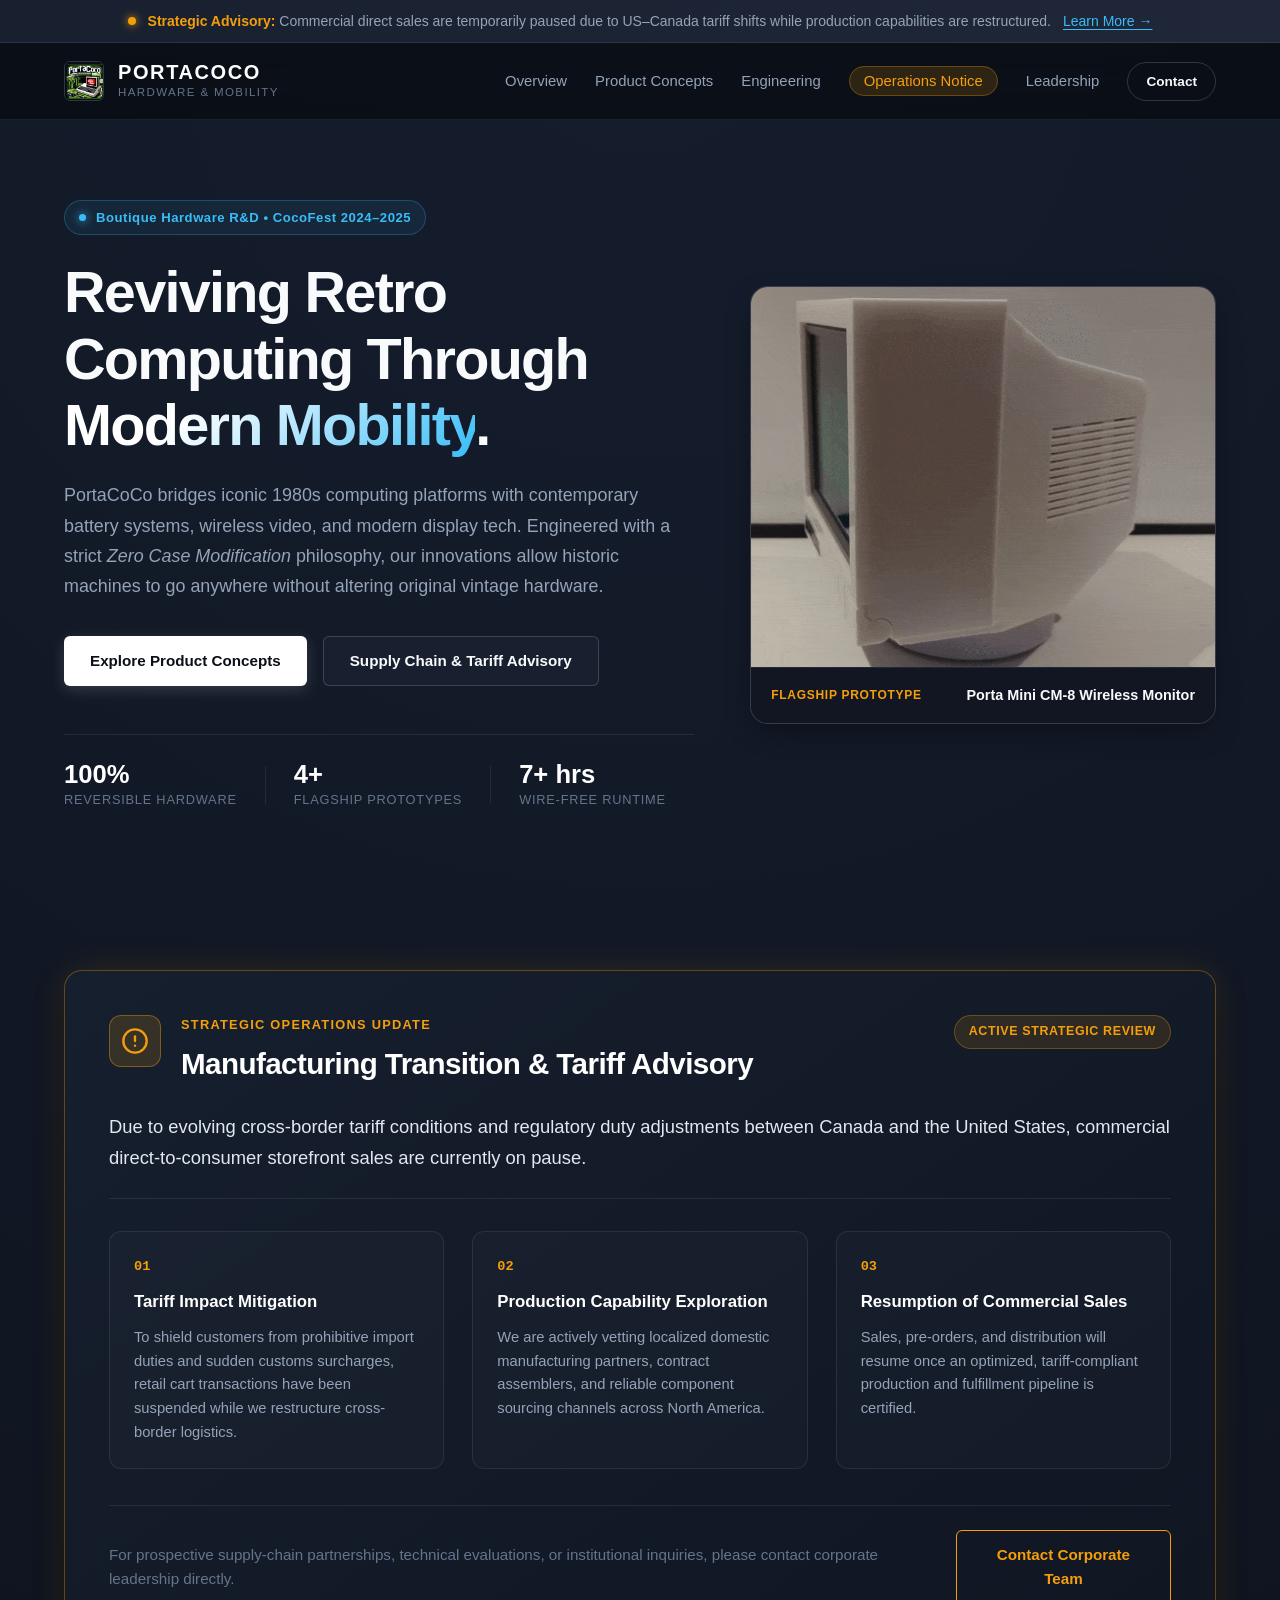
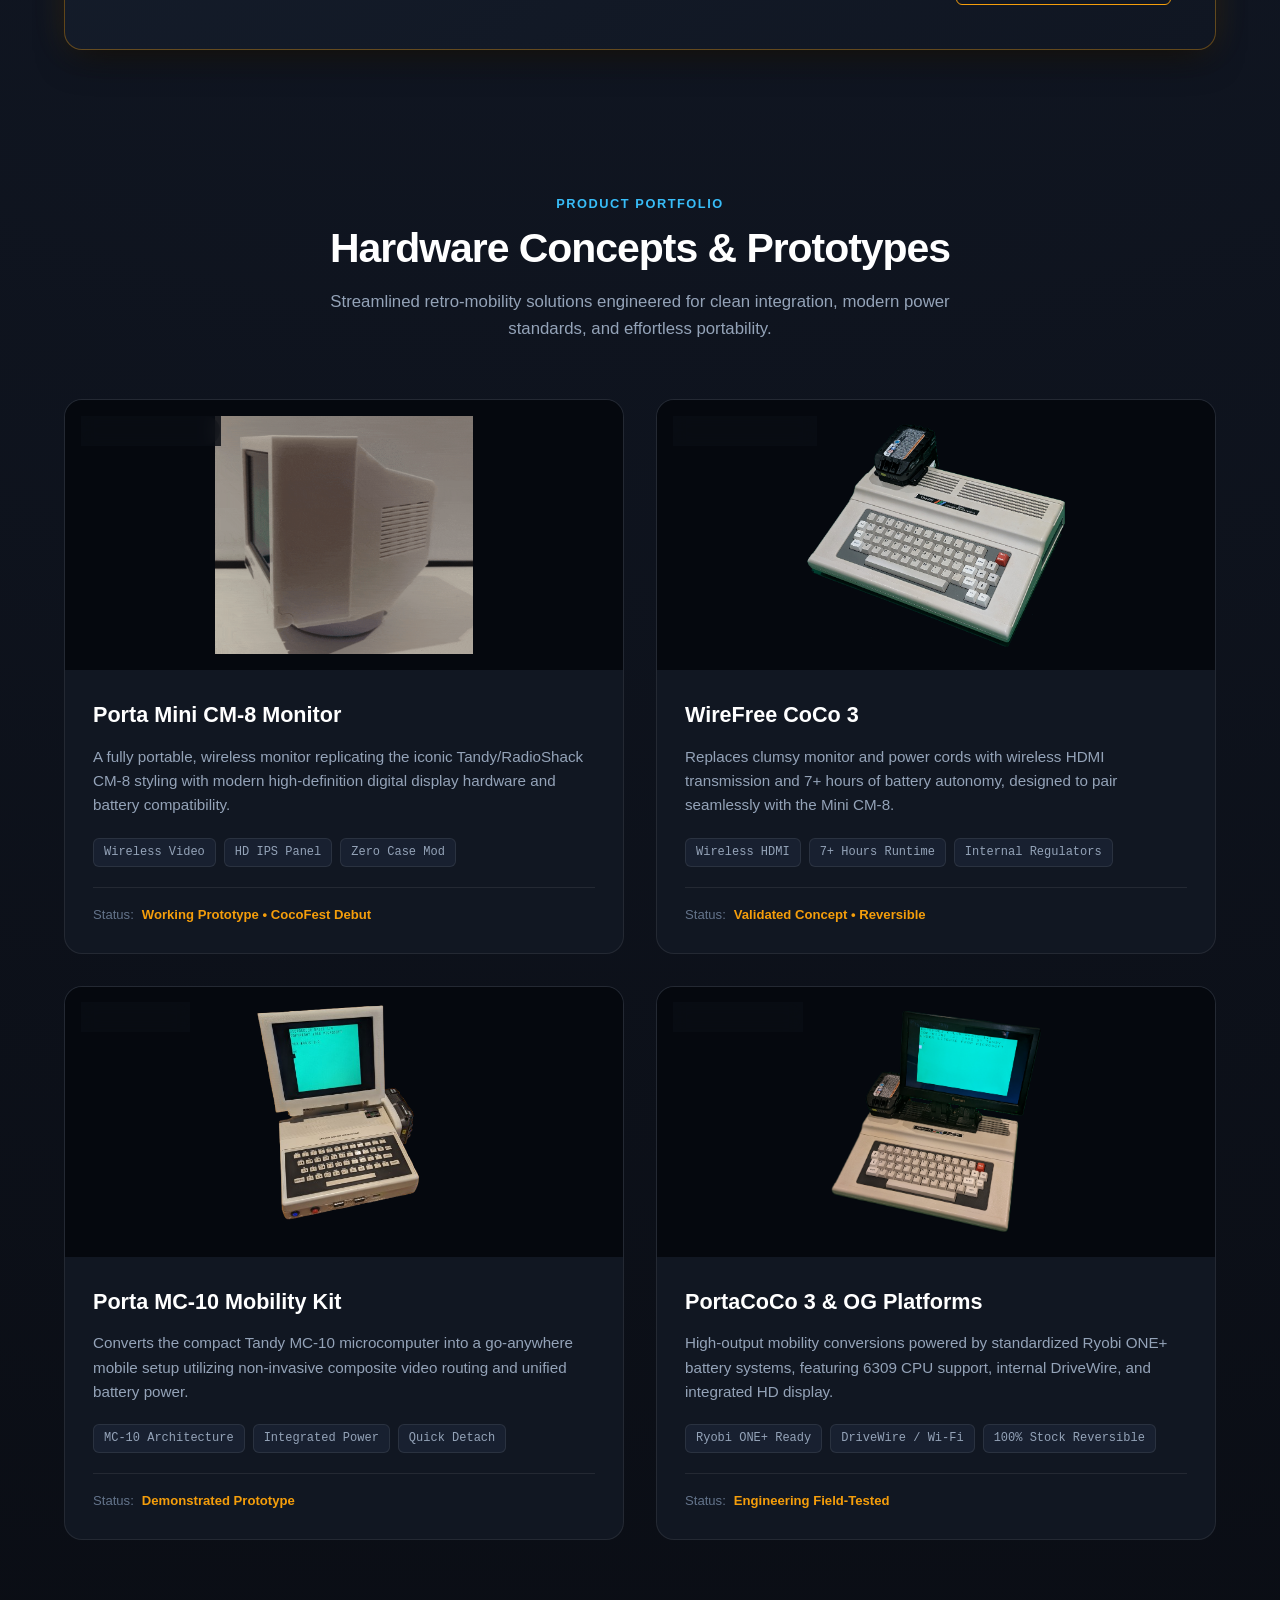
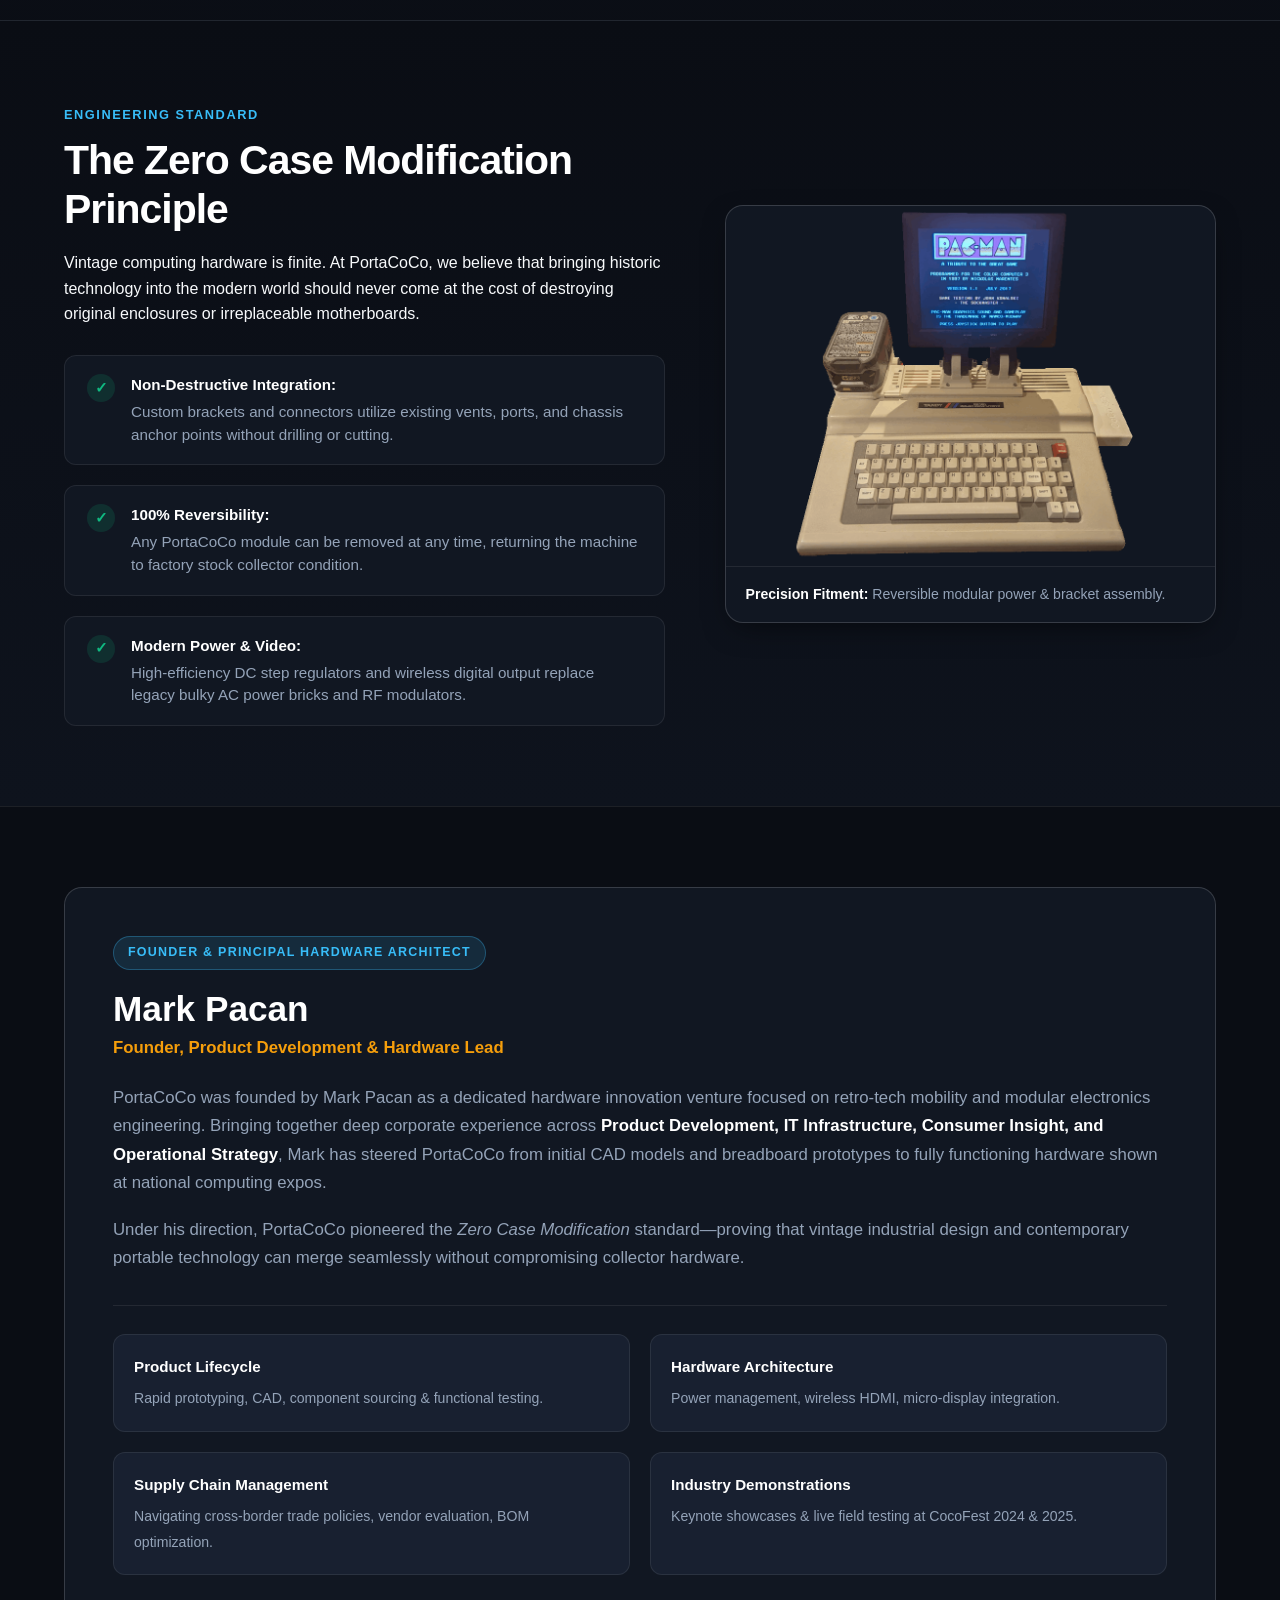
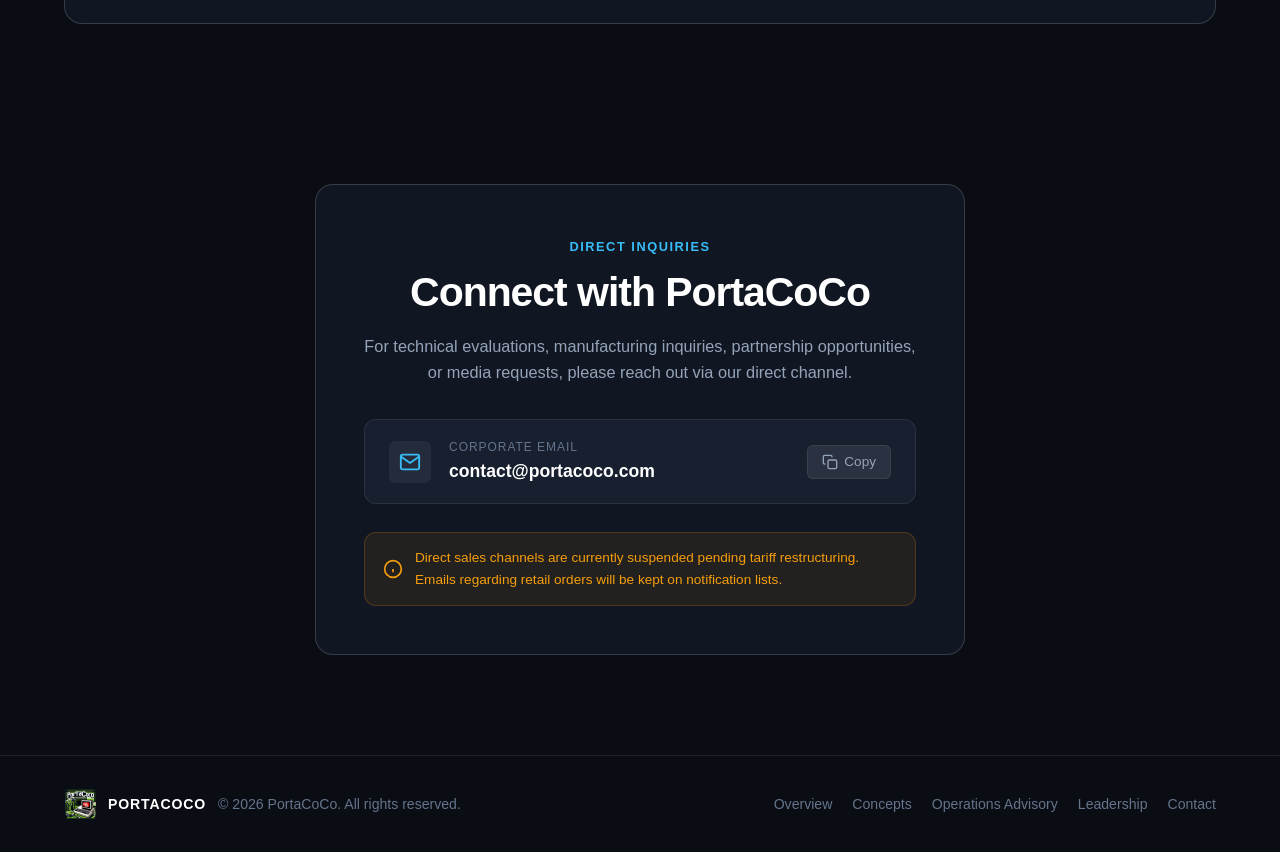
==== index.html @ dca1594b "Launch new streamlined corporate website for PortaCoCo with tariff advisory and streamlined product " ====
<!DOCTYPE html>
<html lang="en">
<head>
  <meta charset="UTF-8">
  <meta name="viewport" content="width=device-width, initial-scale=1.0">
  <title>PortaCoCo | Retro-Tech Mobility &amp; Hardware Engineering</title>
  <meta name="description" content="PortaCoCo combines vintage computing heritage with modern mobility. Boutique hardware engineering, wireless connectivity, and zero case modification retro-tech upgrades.">
  <meta name="keywords" content="PortaCoCo, Mark Pacan, retro computing, TRS-80, Color Computer, CoCo 3, CoCo 2, MC-10, portable retro monitor, wireless retro computing">
  <meta name="author" content="Mark Pacan">

  <!-- Open Graph / Social Meta -->
  <meta property="og:type" content="website">
  <meta property="og:title" content="PortaCoCo | Retro-Tech Mobility &amp; Hardware Engineering">
  <meta property="og:description" content="Bringing classic 8-bit computing into the modern mobile era through non-destructive, reversible hardware engineering.">
  <meta property="og:image" content="assets/images/logo.jpg">
  <meta property="og:url" content="https://www.portacoco.com">

  <!-- Favicon -->
  <link rel="icon" type="image/jpeg" href="assets/images/logo.jpg">

  <!-- Stylesheet -->
  <link rel="stylesheet" href="style.css">
</head>
<body>

  <!-- Top Notification / Status Banner -->
  <div class="top-status-bar" id="top-status-bar">
    <div class="container status-bar-inner">
      <span class="status-indicator"></span>
      <span class="status-text">
        <strong>Strategic Advisory:</strong> Commercial direct sales are temporarily paused due to US–Canada tariff shifts while production capabilities are restructured.
      </span>
      <a href="#supply-chain" class="status-link">Learn More &rarr;</a>
    </div>
  </div>

  <!-- Primary Navigation -->
  <header class="site-header" id="site-header">
    <div class="container header-inner">
      <a href="#" class="brand-link" aria-label="PortaCoCo Home">
        <img src="assets/images/logo.jpg" alt="PortaCoCo Logo" class="brand-logo" width="40" height="40">
        <div class="brand-text">
          <span class="brand-title">PORTACOCO</span>
          <span class="brand-sub">Hardware &amp; Mobility</span>
        </div>
      </a>

      <nav class="main-nav" id="main-nav" aria-label="Main Navigation">
        <ul class="nav-list">
          <li><a href="#overview" class="nav-link">Overview</a></li>
          <li><a href="#concepts" class="nav-link">Product Concepts</a></li>
          <li><a href="#philosophy" class="nav-link">Engineering</a></li>
          <li><a href="#supply-chain" class="nav-link highlight-pill">Operations Notice</a></li>
          <li><a href="#leadership" class="nav-link">Leadership</a></li>
          <li><a href="#contact" class="btn btn-outline-sm">Contact</a></li>
        </ul>
      </nav>

      <button class="mobile-toggle" id="mobile-toggle" aria-label="Toggle navigation menu" aria-expanded="false">
        <span class="hamburger-line"></span>
        <span class="hamburger-line"></span>
        <span class="hamburger-line"></span>
      </button>
    </div>
  </header>

  <!-- Hero Section -->
  <section class="hero-section" id="overview">
    <div class="container hero-container">
      <div class="hero-content">
        <div class="hero-badge">
          <span class="pulse-dot"></span>
          <span>Boutique Hardware R&amp;D &bull; CocoFest 2024–2025</span>
        </div>
        <h1 class="hero-title">
          Reviving Retro Computing Through <span class="gradient-text">Modern Mobility</span>.
        </h1>
        <p class="hero-description">
          PortaCoCo bridges iconic 1980s computing platforms with contemporary battery systems, wireless video, and modern display tech. Engineered with a strict <em>Zero Case Modification</em> philosophy, our innovations allow historic machines to go anywhere without altering original vintage hardware.
        </p>
        <div class="hero-actions">
          <a href="#concepts" class="btn btn-primary">Explore Product Concepts</a>
          <a href="#supply-chain" class="btn btn-secondary">Supply Chain &amp; Tariff Advisory</a>
        </div>

        <div class="hero-stats">
          <div class="stat-item">
            <span class="stat-number">100%</span>
            <span class="stat-label">Reversible Hardware</span>
          </div>
          <div class="stat-divider"></div>
          <div class="stat-item">
            <span class="stat-number">4+</span>
            <span class="stat-label">Flagship Prototypes</span>
          </div>
          <div class="stat-divider"></div>
          <div class="stat-item">
            <span class="stat-number">7+ hrs</span>
            <span class="stat-label">Wire-Free Runtime</span>
          </div>
        </div>
      </div>

      <div class="hero-media">
        <div class="hero-card-glow">
          <img src="assets/images/mini-cm8.gif" alt="PortaCoCo Mini CM-8 Portable Monitor in action" class="hero-img" loading="eager">
          <div class="hero-card-caption">
            <span class="caption-tag">Flagship Prototype</span>
            <span class="caption-title">Porta Mini CM-8 Wireless Monitor</span>
          </div>
        </div>
      </div>
    </div>
  </section>

  <!-- Operations & Tariff Advisory Section -->
  <section class="supply-section" id="supply-chain">
    <div class="container">
      <div class="advisory-card">
        <div class="advisory-header">
          <div class="advisory-icon-wrapper">
            <svg class="advisory-icon" viewBox="0 0 24 24" fill="none" stroke="currentColor" stroke-width="2" stroke-linecap="round" stroke-linejoin="round">
              <circle cx="12" cy="12" r="10"></circle>
              <line x1="12" y1="8" x2="12" y2="12"></line>
              <line x1="12" y1="16" x2="12.01" y2="16"></line>
            </svg>
          </div>
          <div>
            <span class="advisory-eyebrow">Strategic Operations Update</span>
            <h2 class="advisory-title">Manufacturing Transition &amp; Tariff Advisory</h2>
          </div>
          <div class="advisory-badge">Active Strategic Review</div>
        </div>

        <div class="advisory-body">
          <p class="advisory-lead">
            Due to evolving cross-border tariff conditions and regulatory duty adjustments between Canada and the United States, commercial direct-to-consumer storefront sales are currently on pause.
          </p>
          <div class="advisory-grid">
            <div class="advisory-step">
              <div class="step-num">01</div>
              <h3>Tariff Impact Mitigation</h3>
              <p>To shield customers from prohibitive import duties and sudden customs surcharges, retail cart transactions have been suspended while we restructure cross-border logistics.</p>
            </div>
            <div class="advisory-step">
              <div class="step-num">02</div>
              <h3>Production Capability Exploration</h3>
              <p>We are actively vetting localized domestic manufacturing partners, contract assemblers, and reliable component sourcing channels across North America.</p>
            </div>
            <div class="advisory-step">
              <div class="step-num">03</div>
              <h3>Resumption of Commercial Sales</h3>
              <p>Sales, pre-orders, and distribution will resume once an optimized, tariff-compliant production and fulfillment pipeline is certified.</p>
            </div>
          </div>
        </div>

        <div class="advisory-footer">
          <p>
            For prospective supply-chain partnerships, technical evaluations, or institutional inquiries, please contact corporate leadership directly.
          </p>
          <a href="#contact" class="btn btn-outline-amber">Contact Corporate Team</a>
        </div>
      </div>
    </div>
  </section>

  <!-- Product Portfolio (Streamlined Concepts) -->
  <section class="products-section" id="concepts">
    <div class="container">
      <div class="section-header">
        <span class="section-tag">Product Portfolio</span>
        <h2 class="section-title">Hardware Concepts &amp; Prototypes</h2>
        <p class="section-subtitle">
          Streamlined retro-mobility solutions engineered for clean integration, modern power standards, and effortless portability.
        </p>
      </div>

      <div class="products-grid">

        <!-- Product 1: Mini CM-8 -->
        <article class="product-card">
          <div class="product-media">
            <img src="assets/images/mini-cm8.gif" alt="Porta Mini CM-8 Monitor" class="product-img" loading="lazy">
            <div class="product-badge">Flagship Innovation</div>
          </div>
          <div class="product-content">
            <h3 class="product-title">Porta Mini CM-8 Monitor</h3>
            <p class="product-summary">
              A fully portable, wireless monitor replicating the iconic Tandy/RadioShack CM-8 styling with modern high-definition digital display hardware and battery compatibility.
            </p>
            <div class="spec-tags">
              <span class="spec-tag">Wireless Video</span>
              <span class="spec-tag">HD IPS Panel</span>
              <span class="spec-tag">Zero Case Mod</span>
            </div>
            <div class="product-meta">
              <span class="meta-label">Status:</span>
              <span class="meta-val">Working Prototype &bull; CocoFest Debut</span>
            </div>
          </div>
        </article>

        <!-- Product 2: WireFree CoCo 3 -->
        <article class="product-card">
          <div class="product-media">
            <img src="assets/images/wirefree-coco3.png" alt="WireFree CoCo 3 Wireless System" class="product-img" loading="lazy">
            <div class="product-badge">Untethered Freedom</div>
          </div>
          <div class="product-content">
            <h3 class="product-title">WireFree CoCo 3</h3>
            <p class="product-summary">
              Replaces clumsy monitor and power cords with wireless HDMI transmission and 7+ hours of battery autonomy, designed to pair seamlessly with the Mini CM-8.
            </p>
            <div class="spec-tags">
              <span class="spec-tag">Wireless HDMI</span>
              <span class="spec-tag">7+ Hours Runtime</span>
              <span class="spec-tag">Internal Regulators</span>
            </div>
            <div class="product-meta">
              <span class="meta-label">Status:</span>
              <span class="meta-val">Validated Concept &bull; Reversible</span>
            </div>
          </div>
        </article>

        <!-- Product 3: Porta MC-10 -->
        <article class="product-card">
          <div class="product-media">
            <img src="assets/images/porta-mc10.png" alt="Porta MC-10 Portable System" class="product-img" loading="lazy">
            <div class="product-badge">Ultra-Compact</div>
          </div>
          <div class="product-content">
            <h3 class="product-title">Porta MC-10 Mobility Kit</h3>
            <p class="product-summary">
              Converts the compact Tandy MC-10 microcomputer into a go-anywhere mobile setup utilizing non-invasive composite video routing and unified battery power.
            </p>
            <div class="spec-tags">
              <span class="spec-tag">MC-10 Architecture</span>
              <span class="spec-tag">Integrated Power</span>
              <span class="spec-tag">Quick Detach</span>
            </div>
            <div class="product-meta">
              <span class="meta-label">Status:</span>
              <span class="meta-val">Demonstrated Prototype</span>
            </div>
          </div>
        </article>

        <!-- Product 4: PortaCoCo 3 & OG Platforms -->
        <article class="product-card">
          <div class="product-media">
            <img src="assets/images/portacoco-og.png" alt="PortaCoCo OG and CoCo 3 Kit" class="product-img" loading="lazy">
            <div class="product-badge">Ryobi Power Tech</div>
          </div>
          <div class="product-content">
            <h3 class="product-title">PortaCoCo 3 &amp; OG Platforms</h3>
            <p class="product-summary">
              High-output mobility conversions powered by standardized Ryobi ONE+ battery systems, featuring 6309 CPU support, internal DriveWire, and integrated HD display.
            </p>
            <div class="spec-tags">
              <span class="spec-tag">Ryobi ONE+ Ready</span>
              <span class="spec-tag">DriveWire / Wi-Fi</span>
              <span class="spec-tag">100% Stock Reversible</span>
            </div>
            <div class="product-meta">
              <span class="meta-label">Status:</span>
              <span class="meta-val">Engineering Field-Tested</span>
            </div>
          </div>
        </article>

      </div>
    </div>
  </section>

  <!-- Engineering Philosophy -->
  <section class="philosophy-section" id="philosophy">
    <div class="container">
      <div class="philosophy-grid">
        <div class="philosophy-content">
          <span class="section-tag">Engineering Standard</span>
          <h2 class="section-title">The Zero Case Modification Principle</h2>
          <p>
            Vintage computing hardware is finite. At PortaCoCo, we believe that bringing historic technology into the modern world should never come at the cost of destroying original enclosures or irreplaceable motherboards.
          </p>
          <div class="principle-list">
            <div class="principle-item">
              <div class="principle-icon">&check;</div>
              <div>
                <strong>Non-Destructive Integration:</strong> Custom brackets and connectors utilize existing vents, ports, and chassis anchor points without drilling or cutting.
              </div>
            </div>
            <div class="principle-item">
              <div class="principle-icon">&check;</div>
              <div>
                <strong>100% Reversibility:</strong> Any PortaCoCo module can be removed at any time, returning the machine to factory stock collector condition.
              </div>
            </div>
            <div class="principle-item">
              <div class="principle-icon">&check;</div>
              <div>
                <strong>Modern Power &amp; Video:</strong> High-efficiency DC step regulators and wireless digital output replace legacy bulky AC power bricks and RF modulators.
              </div>
            </div>
          </div>
        </div>

        <div class="philosophy-card">
          <div class="card-inner">
            <img src="assets/images/coco3-kit.gif" alt="PortaCoCo 3 Modular Kit Assembly" class="philosophy-img" loading="lazy">
            <div class="card-caption">
              <strong>Precision Fitment:</strong> Reversible modular power &amp; bracket assembly.
            </div>
          </div>
        </div>
      </div>
    </div>
  </section>

  <!-- Leadership / Corporate Overview (Resume Alignment) -->
  <section class="leadership-section" id="leadership">
    <div class="container">
      <div class="leadership-card">
        <div class="leadership-badge">Founder &amp; Principal Hardware Architect</div>
        <div class="leadership-layout">
          <div class="leadership-bio">
            <h2 class="leadership-name">Mark Pacan</h2>
            <p class="leadership-role">Founder, Product Development &amp; Hardware Lead</p>
            <p class="leadership-text">
              PortaCoCo was founded by Mark Pacan as a dedicated hardware innovation venture focused on retro-tech mobility and modular electronics engineering. Bringing together deep corporate experience across <strong>Product Development, IT Infrastructure, Consumer Insight, and Operational Strategy</strong>, Mark has steered PortaCoCo from initial CAD models and breadboard prototypes to fully functioning hardware shown at national computing expos.
            </p>
            <p class="leadership-text">
              Under his direction, PortaCoCo pioneered the <em>Zero Case Modification</em> standard—proving that vintage industrial design and contemporary portable technology can merge seamlessly without compromising collector hardware.
            </p>

            <div class="competencies-grid">
              <div class="competency-box">
                <span class="comp-title">Product Lifecycle</span>
                <span class="comp-desc">Rapid prototyping, CAD, component sourcing &amp; functional testing.</span>
              </div>
              <div class="competency-box">
                <span class="comp-title">Hardware Architecture</span>
                <span class="comp-desc">Power management, wireless HDMI, micro-display integration.</span>
              </div>
              <div class="competency-box">
                <span class="comp-title">Supply Chain Management</span>
                <span class="comp-desc">Navigating cross-border trade policies, vendor evaluation, BOM optimization.</span>
              </div>
              <div class="competency-box">
                <span class="comp-title">Industry Demonstrations</span>
                <span class="comp-desc">Keynote showcases &amp; live field testing at CocoFest 2024 &amp; 2025.</span>
              </div>
            </div>
          </div>
        </div>
      </div>
    </div>
  </section>

  <!-- Contact & Inquiries Section -->
  <section class="contact-section" id="contact">
    <div class="container contact-container">
      <div class="contact-box">
        <span class="section-tag">Direct Inquiries</span>
        <h2 class="section-title">Connect with PortaCoCo</h2>
        <p class="contact-sub">
          For technical evaluations, manufacturing inquiries, partnership opportunities, or media requests, please reach out via our direct channel.
        </p>

        <div class="contact-methods">
          <div class="contact-method-card">
            <div class="method-icon">
              <svg viewBox="0 0 24 24" fill="none" stroke="currentColor" stroke-width="2" stroke-linecap="round" stroke-linejoin="round">
                <path d="M4 4h16c1.1 0 2 .9 2 2v12c0 1.1-.9 2-2 2H4c-1.1 0-2-.9-2-2V6c0-1.1.9-2 2-2z"></path>
                <polyline points="22,6 12,13 2,6"></polyline>
              </svg>
            </div>
            <div class="method-details">
              <span class="method-label">Corporate Email</span>
              <a href="mailto:contact@portacoco.com" class="method-value" id="email-link">contact@portacoco.com</a>
            </div>
            <button class="btn-copy" id="btn-copy-email" title="Copy email address" aria-label="Copy corporate email address">
              <svg class="copy-icon" viewBox="0 0 24 24" fill="none" stroke="currentColor" stroke-width="2">
                <rect x="9" y="9" width="13" height="13" rx="2" ry="2"></rect>
                <path d="M5 15H4a2 2 0 0 1-2-2V4a2 2 0 0 1 2-2h9a2 2 0 0 1 2 2v1"></path>
              </svg>
              <span id="copy-tooltip">Copy</span>
            </button>
          </div>
        </div>

        <div class="contact-note">
          <svg class="note-icon" viewBox="0 0 24 24" fill="none" stroke="currentColor" stroke-width="2">
            <circle cx="12" cy="12" r="10"></circle>
            <line x1="12" y1="16" x2="12" y2="12"></line>
            <line x1="12" y1="8" x2="12.01" y2="8"></line>
          </svg>
          <span>Direct sales channels are currently suspended pending tariff restructuring. Emails regarding retail orders will be kept on notification lists.</span>
        </div>
      </div>
    </div>
  </section>

  <!-- Site Footer -->
  <footer class="site-footer">
    <div class="container footer-inner">
      <div class="footer-brand">
        <img src="assets/images/logo.jpg" alt="PortaCoCo" class="footer-logo" width="32" height="32">
        <span class="footer-name">PORTACOCO</span>
        <span class="footer-copy">&copy; 2026 PortaCoCo. All rights reserved.</span>
      </div>
      <div class="footer-links">
        <a href="#overview">Overview</a>
        <a href="#concepts">Concepts</a>
        <a href="#supply-chain">Operations Advisory</a>
        <a href="#leadership">Leadership</a>
        <a href="#contact">Contact</a>
      </div>
    </div>
  </footer>

  <!-- Scripts -->
  <script src="script.js"></script>
</body>
</html>
---- style.css ----
/* ==========================================================================
   PortaCoCo Modern Corporate Design System
   High-end Dark Slate Aesthetic with CRT Amber & Electric Cyan Accents
   ========================================================================== */

:root {
  --bg-main: #0a0d14;
  --bg-surface: #111722;
  --bg-surface-elevated: #182030;
  --bg-surface-hover: #1e283d;
  --border-subtle: rgba(255, 255, 255, 0.08);
  --border-strong: rgba(255, 255, 255, 0.16);

  --text-primary: #f8fafc;
  --text-secondary: #94a3b8;
  --text-muted: #64748b;

  --accent-amber: #f59e0b;
  --accent-amber-glow: rgba(245, 158, 11, 0.15);
  --accent-amber-hover: #d97706;

  --accent-cyan: #38bdf8;
  --accent-cyan-glow: rgba(56, 189, 248, 0.12);

  --accent-emerald: #10b981;

  --font-sans: -apple-system, BlinkMacSystemFont, "Segoe UI", Roboto, Oxygen, Ubuntu, Cantarell, "Helvetica Neue", sans-serif;
  --font-mono: ui-monospace, SFMono-Regular, Menlo, Monaco, Consolas, "Liberation Mono", monospace;

  --radius-sm: 6px;
  --radius-md: 12px;
  --radius-lg: 18px;
  --radius-full: 9999px;

  --shadow-sm: 0 1px 3px rgba(0, 0, 0, 0.4);
  --shadow-md: 0 10px 30px -10px rgba(0, 0, 0, 0.6);
  --shadow-glow: 0 0 35px -5px rgba(245, 158, 11, 0.2);

  --transition-fast: 0.2s ease;
  --transition-smooth: 0.3s cubic-bezier(0.16, 1, 0.3, 1);
}

/* Reset & Base Styles */
*, *::before, *::after {
  box-sizing: border-box;
  margin: 0;
  padding: 0;
}

html {
  scroll-behavior: smooth;
  font-size: 16px;
  background-color: var(--bg-main);
  color: var(--text-primary);
  font-family: var(--font-sans);
  -webkit-font-smoothing: antialiased;
  -moz-osx-font-smoothing: grayscale;
}

body {
  min-height: 100vh;
  line-height: 1.6;
  overflow-x: hidden;
  background: radial-gradient(circle at 50% 0%, #151d2d 0%, var(--bg-main) 60%);
}

a {
  color: inherit;
  text-decoration: none;
  transition: color var(--transition-fast);
}

img {
  max-width: 100%;
  height: auto;
  display: block;
}

button {
  font-family: inherit;
  cursor: pointer;
  border: none;
  background: none;
}

.container {
  width: 100%;
  max-width: 1200px;
  margin-left: auto;
  margin-right: auto;
  padding-left: 24px;
  padding-right: 24px;
}

/* ==========================================================================
   Top Advisory & Notification Bar
   ========================================================================== */
.top-status-bar {
  background: linear-gradient(90deg, #182030, #1f2738);
  border-bottom: 1px solid var(--border-subtle);
  padding: 10px 0;
  font-size: 0.875rem;
}

.status-bar-inner {
  display: flex;
  align-items: center;
  justify-content: center;
  gap: 12px;
  flex-wrap: wrap;
  text-align: center;
}

.status-indicator {
  width: 8px;
  height: 8px;
  border-radius: 50%;
  background-color: var(--accent-amber);
  box-shadow: 0 0 8px var(--accent-amber);
  animation: pulse-dot 2s infinite ease-in-out;
}

.status-text {
  color: var(--text-secondary);
}

.status-text strong {
  color: var(--accent-amber);
}

.status-link {
  color: var(--accent-cyan);
  font-weight: 500;
  text-decoration: underline;
  text-underline-offset: 3px;
}

.status-link:hover {
  color: #fff;
}

/* ==========================================================================
   Header & Navigation
   ========================================================================== */
.site-header {
  position: sticky;
  top: 0;
  z-index: 1000;
  background: rgba(10, 13, 20, 0.85);
  backdrop-filter: blur(14px);
  -webkit-backdrop-filter: blur(14px);
  border-bottom: 1px solid var(--border-subtle);
  transition: all var(--transition-fast);
}

.header-inner {
  display: flex;
  align-items: center;
  justify-content: space-between;
  height: 76px;
}

.brand-link {
  display: flex;
  align-items: center;
  gap: 14px;
}

.brand-logo {
  border-radius: var(--radius-sm);
  object-fit: cover;
  border: 1px solid var(--border-strong);
  transition: transform var(--transition-smooth);
}

.brand-link:hover .brand-logo {
  transform: scale(1.05);
}

.brand-text {
  display: flex;
  flex-direction: column;
}

.brand-title {
  font-size: 1.25rem;
  font-weight: 700;
  letter-spacing: 0.08em;
  color: #fff;
  line-height: 1.1;
}

.brand-sub {
  font-size: 0.72rem;
  text-transform: uppercase;
  letter-spacing: 0.12em;
  color: var(--text-muted);
}

.nav-list {
  list-style: none;
  display: flex;
  align-items: center;
  gap: 28px;
}

.nav-link {
  font-size: 0.93rem;
  font-weight: 500;
  color: var(--text-secondary);
  transition: color var(--transition-fast);
  position: relative;
  padding: 4px 0;
}

.nav-link:hover {
  color: #fff;
}

.nav-link.highlight-pill {
  color: var(--accent-amber);
  background: var(--accent-amber-glow);
  padding: 6px 14px;
  border-radius: var(--radius-full);
  border: 1px solid rgba(245, 158, 11, 0.3);
}

.nav-link.highlight-pill:hover {
  background: rgba(245, 158, 11, 0.25);
  color: #fff;
}

.mobile-toggle {
  display: none;
  flex-direction: column;
  gap: 5px;
  padding: 8px;
}

.hamburger-line {
  width: 24px;
  height: 2px;
  background-color: var(--text-primary);
  border-radius: 2px;
  transition: transform var(--transition-smooth), opacity var(--transition-fast);
}

/* ==========================================================================
   Buttons & Badges
   ========================================================================== */
.btn {
  display: inline-flex;
  align-items: center;
  justify-content: center;
  font-size: 0.95rem;
  font-weight: 600;
  padding: 12px 26px;
  border-radius: var(--radius-sm);
  transition: all var(--transition-smooth);
  text-align: center;
}

.btn-primary {
  background-color: #fff;
  color: #0b0f17;
  box-shadow: 0 4px 15px rgba(255, 255, 255, 0.15);
}

.btn-primary:hover {
  background-color: #e2e8f0;
  transform: translateY(-2px);
  box-shadow: 0 6px 20px rgba(255, 255, 255, 0.25);
}

.btn-secondary {
  background-color: var(--bg-surface-elevated);
  color: var(--text-primary);
  border: 1px solid var(--border-strong);
}

.btn-secondary:hover {
  background-color: var(--bg-surface-hover);
  border-color: var(--accent-cyan);
  color: #fff;
  transform: translateY(-2px);
}

.btn-outline-amber {
  background: transparent;
  color: var(--accent-amber);
  border: 1px solid var(--accent-amber);
  font-weight: 600;
}

.btn-outline-amber:hover {
  background: var(--accent-amber);
  color: #0b0f17;
  box-shadow: var(--shadow-glow);
}

.btn-outline-sm {
  padding: 8px 18px;
  font-size: 0.85rem;
  border: 1px solid var(--border-strong);
  border-radius: var(--radius-full);
  color: var(--text-primary);
}

.btn-outline-sm:hover {
  border-color: var(--text-primary);
  background: rgba(255, 255, 255, 0.05);
}

/* ==========================================================================
   Hero Section
   ========================================================================== */
.hero-section {
  padding: 80px 0 100px;
  position: relative;
}

.hero-container {
  display: grid;
  grid-template-columns: 1.15fr 0.85fr;
  gap: 56px;
  align-items: center;
}

.hero-badge {
  display: inline-flex;
  align-items: center;
  gap: 10px;
  background: rgba(56, 189, 248, 0.08);
  border: 1px solid rgba(56, 189, 248, 0.25);
  color: var(--accent-cyan);
  font-size: 0.82rem;
  font-weight: 600;
  padding: 6px 14px;
  border-radius: var(--radius-full);
  margin-bottom: 24px;
  letter-spacing: 0.04em;
}

.pulse-dot {
  width: 7px;
  height: 7px;
  border-radius: 50%;
  background: var(--accent-cyan);
  box-shadow: 0 0 10px var(--accent-cyan);
  animation: pulse-dot 2s infinite ease-in-out;
}

.hero-title {
  font-size: clamp(2.4rem, 4.5vw, 3.6rem);
  font-weight: 800;
  line-height: 1.15;
  letter-spacing: -0.03em;
  margin-bottom: 22px;
}

.gradient-text {
  background: linear-gradient(135deg, #fff 30%, var(--accent-cyan) 100%);
  -webkit-background-clip: text;
  -webkit-text-fill-color: transparent;
}

.hero-description {
  font-size: 1.12rem;
  color: var(--text-secondary);
  line-height: 1.7;
  margin-bottom: 34px;
}

.hero-actions {
  display: flex;
  gap: 16px;
  flex-wrap: wrap;
  margin-bottom: 48px;
}

.hero-stats {
  display: flex;
  align-items: center;
  gap: 28px;
  padding-top: 24px;
  border-top: 1px solid var(--border-subtle);
}

.stat-item {
  display: flex;
  flex-direction: column;
}

.stat-number {
  font-size: 1.6rem;
  font-weight: 800;
  color: #fff;
  line-height: 1.2;
}

.stat-label {
  font-size: 0.8rem;
  color: var(--text-muted);
  text-transform: uppercase;
  letter-spacing: 0.06em;
}

.stat-divider {
  width: 1px;
  height: 38px;
  background-color: var(--border-subtle);
}

.hero-media {
  position: relative;
}

.hero-card-glow {
  background: var(--bg-surface);
  border-radius: var(--radius-lg);
  border: 1px solid var(--border-strong);
  overflow: hidden;
  box-shadow: var(--shadow-md);
  position: relative;
  transition: transform var(--transition-smooth), border-color var(--transition-fast);
}

.hero-card-glow:hover {
  transform: translateY(-4px);
  border-color: rgba(245, 158, 11, 0.4);
}

.hero-img {
  width: 100%;
  height: 380px;
  object-fit: cover;
  object-position: center;
}

.hero-card-caption {
  padding: 16px 20px;
  background: rgba(17, 23, 34, 0.95);
  border-top: 1px solid var(--border-subtle);
  display: flex;
  align-items: center;
  justify-content: space-between;
}

.caption-tag {
  font-size: 0.75rem;
  font-weight: 600;
  text-transform: uppercase;
  color: var(--accent-amber);
  letter-spacing: 0.06em;
}

.caption-title {
  font-size: 0.9rem;
  font-weight: 600;
  color: var(--text-primary);
}

/* ==========================================================================
   Operations & Tariff Advisory Section
   ========================================================================== */
.supply-section {
  padding: 60px 0;
  position: relative;
}

.advisory-card {
  background: linear-gradient(145deg, #161f2e 0%, #101622 100%);
  border: 1px solid rgba(245, 158, 11, 0.35);
  border-radius: var(--radius-lg);
  padding: 44px;
  position: relative;
  box-shadow: 0 15px 35px -10px rgba(0, 0, 0, 0.7), var(--shadow-glow);
}

.advisory-header {
  display: flex;
  align-items: flex-start;
  gap: 20px;
  margin-bottom: 24px;
  position: relative;
}

.advisory-icon-wrapper {
  background: var(--accent-amber-glow);
  color: var(--accent-amber);
  border: 1px solid rgba(245, 158, 11, 0.4);
  width: 52px;
  height: 52px;
  border-radius: var(--radius-md);
  display: flex;
  align-items: center;
  justify-content: center;
  flex-shrink: 0;
}

.advisory-icon {
  width: 28px;
  height: 28px;
}

.advisory-eyebrow {
  display: block;
  font-size: 0.8rem;
  font-weight: 700;
  text-transform: uppercase;
  letter-spacing: 0.1em;
  color: var(--accent-amber);
  margin-bottom: 4px;
}

.advisory-title {
  font-size: 1.85rem;
  font-weight: 800;
  letter-spacing: -0.02em;
  color: #fff;
}

.advisory-badge {
  margin-left: auto;
  align-self: flex-start;
  background: rgba(245, 158, 11, 0.12);
  border: 1px solid rgba(245, 158, 11, 0.3);
  color: var(--accent-amber);
  font-size: 0.78rem;
  font-weight: 600;
  padding: 6px 14px;
  border-radius: var(--radius-full);
  text-transform: uppercase;
  letter-spacing: 0.05em;
}

.advisory-lead {
  font-size: 1.15rem;
  color: #e2e8f0;
  line-height: 1.7;
  margin-bottom: 32px;
  padding-bottom: 24px;
  border-bottom: 1px solid var(--border-subtle);
}

.advisory-grid {
  display: grid;
  grid-template-columns: repeat(3, 1fr);
  gap: 28px;
  margin-bottom: 36px;
}

.advisory-step {
  background: rgba(255, 255, 255, 0.02);
  border: 1px solid var(--border-subtle);
  border-radius: var(--radius-md);
  padding: 24px;
  position: relative;
  transition: border-color var(--transition-fast);
}

.advisory-step:hover {
  border-color: rgba(255, 255, 255, 0.15);
}

.step-num {
  font-family: var(--font-mono);
  font-size: 0.85rem;
  font-weight: 700;
  color: var(--accent-amber);
  margin-bottom: 12px;
}

.advisory-step h3 {
  font-size: 1.05rem;
  font-weight: 700;
  color: #fff;
  margin-bottom: 10px;
}

.advisory-step p {
  font-size: 0.92rem;
  color: var(--text-secondary);
  line-height: 1.6;
}

.advisory-footer {
  display: flex;
  align-items: center;
  justify-content: space-between;
  gap: 24px;
  padding-top: 24px;
  border-top: 1px solid var(--border-subtle);
}

.advisory-footer p {
  font-size: 0.95rem;
  color: var(--text-muted);
}

/* ==========================================================================
   Section Headers
   ========================================================================== */
.section-header {
  text-align: center;
  max-width: 680px;
  margin: 0 auto 56px;
}

.section-tag {
  display: inline-block;
  font-size: 0.8rem;
  font-weight: 700;
  text-transform: uppercase;
  letter-spacing: 0.12em;
  color: var(--accent-cyan);
  margin-bottom: 10px;
}

.section-title {
  font-size: clamp(2rem, 3.2vw, 2.7rem);
  font-weight: 800;
  letter-spacing: -0.025em;
  color: #fff;
  line-height: 1.2;
  margin-bottom: 16px;
}

.section-subtitle {
  font-size: 1.05rem;
  color: var(--text-secondary);
  line-height: 1.6;
}

/* ==========================================================================
   Products Grid (Streamlined Showcase)
   ========================================================================== */
.products-section {
  padding: 80px 0;
}

.products-grid {
  display: grid;
  grid-template-columns: repeat(2, 1fr);
  gap: 32px;
}

.product-card {
  background: var(--bg-surface);
  border: 1px solid var(--border-subtle);
  border-radius: var(--radius-lg);
  overflow: hidden;
  display: flex;
  flex-direction: column;
  transition: transform var(--transition-smooth), border-color var(--transition-fast), box-shadow var(--transition-fast);
}

.product-card:hover {
  transform: translateY(-5px);
  border-color: var(--border-strong);
  box-shadow: var(--shadow-md);
}

.product-media {
  position: relative;
  background-color: #05080e;
  height: 270px;
  overflow: hidden;
}

.product-img {
  width: 100%;
  height: 100%;
  object-fit: contain;
  padding: 16px;
  transition: transform var(--transition-smooth);
}

.product-card:hover .product-img {
  transform: scale(1.03);
}

.product-badge {
  position: absolute;
  top: 16px;
  left: 16px;
  background: rgba(10, 13, 20, 0.85);
  border: 1px solid var(--border-strong);
  backdrop-filter: blur(8px);
  font-size: 0.75rem;
  font-weight: 600;
  color: var(--accent-cyan);
  padding: 4px 12px;
  border-radius: var(--radius-full);
}

.product-content {
  padding: 28px;
  display: flex;
  flex-direction: column;
  flex-grow: 1;
}

.product-title {
  font-size: 1.35rem;
  font-weight: 700;
  color: #fff;
  margin-bottom: 12px;
}

.product-summary {
  font-size: 0.95rem;
  color: var(--text-secondary);
  line-height: 1.6;
  margin-bottom: 20px;
  flex-grow: 1;
}

.spec-tags {
  display: flex;
  gap: 8px;
  flex-wrap: wrap;
  margin-bottom: 20px;
}

.spec-tag {
  font-size: 0.75rem;
  font-family: var(--font-mono);
  background: var(--bg-surface-elevated);
  border: 1px solid var(--border-subtle);
  color: var(--text-secondary);
  padding: 4px 10px;
  border-radius: var(--radius-sm);
}

.product-meta {
  display: flex;
  align-items: center;
  gap: 8px;
  padding-top: 16px;
  border-top: 1px solid var(--border-subtle);
  font-size: 0.82rem;
}

.meta-label {
  color: var(--text-muted);
}

.meta-val {
  color: var(--accent-amber);
  font-weight: 600;
}

/* ==========================================================================
   Engineering Philosophy
   ========================================================================== */
.philosophy-section {
  padding: 80px 0;
  background: linear-gradient(180deg, var(--bg-main) 0%, #0e131d 100%);
  border-top: 1px solid var(--border-subtle);
  border-bottom: 1px solid var(--border-subtle);
}

.philosophy-grid {
  display: grid;
  grid-template-columns: 1.1fr 0.9fr;
  gap: 60px;
  align-items: center;
}

.principle-list {
  display: flex;
  flex-direction: column;
  gap: 20px;
  margin-top: 28px;
}

.principle-item {
  display: flex;
  align-items: flex-start;
  gap: 16px;
  background: var(--bg-surface);
  border: 1px solid var(--border-subtle);
  padding: 18px 22px;
  border-radius: var(--radius-md);
  font-size: 0.95rem;
  color: var(--text-secondary);
  line-height: 1.5;
}

.principle-item strong {
  color: #fff;
  display: block;
  margin-bottom: 4px;
}

.principle-icon {
  width: 28px;
  height: 28px;
  border-radius: 50%;
  background: rgba(16, 185, 129, 0.15);
  color: var(--accent-emerald);
  display: flex;
  align-items: center;
  justify-content: center;
  flex-shrink: 0;
  font-weight: 700;
}

.philosophy-card .card-inner {
  background: var(--bg-surface);
  border: 1px solid var(--border-strong);
  border-radius: var(--radius-lg);
  overflow: hidden;
  box-shadow: var(--shadow-md);
}

.philosophy-img {
  width: 100%;
  height: 360px;
  object-fit: cover;
}

.card-caption {
  padding: 16px 20px;
  font-size: 0.88rem;
  color: var(--text-secondary);
  border-top: 1px solid var(--border-subtle);
}

.card-caption strong {
  color: #fff;
}

/* ==========================================================================
   Leadership Section (Resume Alignment)
   ========================================================================== */
.leadership-section {
  padding: 80px 0;
}

.leadership-card {
  background: var(--bg-surface);
  border: 1px solid var(--border-strong);
  border-radius: var(--radius-lg);
  padding: 48px;
  position: relative;
}

.leadership-badge {
  display: inline-block;
  font-size: 0.78rem;
  font-weight: 700;
  text-transform: uppercase;
  letter-spacing: 0.1em;
  color: var(--accent-cyan);
  background: var(--accent-cyan-glow);
  border: 1px solid rgba(56, 189, 248, 0.3);
  padding: 6px 14px;
  border-radius: var(--radius-full);
  margin-bottom: 20px;
}

.leadership-name {
  font-size: 2.2rem;
  font-weight: 800;
  color: #fff;
  line-height: 1.1;
  margin-bottom: 6px;
}

.leadership-role {
  font-size: 1.05rem;
  font-weight: 600;
  color: var(--accent-amber);
  margin-bottom: 22px;
}

.leadership-text {
  font-size: 1.05rem;
  color: var(--text-secondary);
  line-height: 1.7;
  margin-bottom: 18px;
}

.leadership-text strong {
  color: #fff;
}

.competencies-grid {
  display: grid;
  grid-template-columns: repeat(2, 1fr);
  gap: 20px;
  margin-top: 32px;
  padding-top: 28px;
  border-top: 1px solid var(--border-subtle);
}

.competency-box {
  background: var(--bg-surface-elevated);
  border: 1px solid var(--border-subtle);
  border-radius: var(--radius-md);
  padding: 20px;
}

.comp-title {
  display: block;
  font-size: 0.95rem;
  font-weight: 700;
  color: #fff;
  margin-bottom: 6px;
}

.comp-desc {
  font-size: 0.88rem;
  color: var(--text-secondary);
  line-height: 1.5;
}

/* ==========================================================================
   Contact Section
   ========================================================================== */
.contact-section {
  padding: 80px 0 100px;
}

.contact-container {
  display: flex;
  justify-content: center;
}

.contact-box {
  max-width: 650px;
  width: 100%;
  background: var(--bg-surface);
  border: 1px solid var(--border-strong);
  border-radius: var(--radius-lg);
  padding: 48px;
  text-align: center;
}

.contact-sub {
  font-size: 1.02rem;
  color: var(--text-secondary);
  margin-bottom: 34px;
}

.contact-methods {
  margin-bottom: 28px;
}

.contact-method-card {
  display: flex;
  align-items: center;
  justify-content: space-between;
  background: var(--bg-surface-elevated);
  border: 1px solid var(--border-subtle);
  border-radius: var(--radius-md);
  padding: 18px 24px;
  text-align: left;
}

.method-icon {
  width: 42px;
  height: 42px;
  border-radius: var(--radius-sm);
  background: rgba(255, 255, 255, 0.05);
  color: var(--accent-cyan);
  display: flex;
  align-items: center;
  justify-content: center;
  margin-right: 18px;
  flex-shrink: 0;
}

.method-icon svg {
  width: 22px;
  height: 22px;
}

.method-details {
  flex-grow: 1;
}

.method-label {
  display: block;
  font-size: 0.75rem;
  text-transform: uppercase;
  letter-spacing: 0.08em;
  color: var(--text-muted);
}

.method-value {
  font-size: 1.1rem;
  font-weight: 600;
  color: #fff;
}

.method-value:hover {
  color: var(--accent-cyan);
}

.btn-copy {
  display: flex;
  align-items: center;
  gap: 6px;
  background: rgba(255, 255, 255, 0.08);
  border: 1px solid var(--border-subtle);
  color: var(--text-secondary);
  padding: 8px 14px;
  border-radius: var(--radius-sm);
  font-size: 0.85rem;
  font-weight: 500;
  transition: all var(--transition-fast);
  position: relative;
}

.btn-copy:hover {
  background: rgba(255, 255, 255, 0.15);
  color: #fff;
}

.copy-icon {
  width: 16px;
  height: 16px;
}

.contact-note {
  display: flex;
  align-items: center;
  gap: 12px;
  background: rgba(245, 158, 11, 0.08);
  border: 1px solid rgba(245, 158, 11, 0.2);
  border-radius: var(--radius-md);
  padding: 14px 18px;
  text-align: left;
  font-size: 0.85rem;
  color: var(--accent-amber);
}

.note-icon {
  width: 20px;
  height: 20px;
  flex-shrink: 0;
}

/* ==========================================================================
   Footer
   ========================================================================== */
.site-footer {
  border-top: 1px solid var(--border-subtle);
  padding: 32px 0;
  background-color: var(--bg-main);
  font-size: 0.88rem;
  color: var(--text-muted);
}

.footer-inner {
  display: flex;
  align-items: center;
  justify-content: space-between;
  flex-wrap: wrap;
  gap: 20px;
}

.footer-brand {
  display: flex;
  align-items: center;
  gap: 12px;
}

.footer-logo {
  border-radius: 4px;
}

.footer-name {
  font-weight: 700;
  letter-spacing: 0.06em;
  color: #fff;
}

.footer-links {
  display: flex;
  gap: 20px;
  flex-wrap: wrap;
}

.footer-links a:hover {
  color: #fff;
}

/* ==========================================================================
   Animations & Responsive Breakpoints
   ========================================================================== */
@keyframes pulse-dot {
  0% { transform: scale(0.95); opacity: 0.8; }
  50% { transform: scale(1.15); opacity: 1; }
  100% { transform: scale(0.95); opacity: 0.8; }
}

@media (max-width: 992px) {
  .hero-container,
  .philosophy-grid {
    grid-template-columns: 1fr;
    gap: 40px;
  }

  .advisory-grid {
    grid-template-columns: 1fr;
  }

  .products-grid {
    grid-template-columns: 1fr;
  }

  .competencies-grid {
    grid-template-columns: 1fr;
  }
}

@media (max-width: 768px) {
  .main-nav {
    display: none;
    position: absolute;
    top: 76px;
    left: 0;
    width: 100%;
    background: var(--bg-surface);
    border-bottom: 1px solid var(--border-strong);
    padding: 24px;
  }

  .main-nav.active {
    display: block;
  }

  .nav-list {
    flex-direction: column;
    align-items: flex-start;
    gap: 18px;
  }

  .mobile-toggle {
    display: flex;
  }

  .advisory-card {
    padding: 28px 20px;
  }

  .advisory-header {
    flex-direction: column;
    align-items: flex-start;
  }

  .advisory-badge {
    margin-left: 0;
    margin-top: 8px;
  }

  .advisory-footer {
    flex-direction: column;
    align-items: flex-start;
  }

  .leadership-card,
  .contact-box {
    padding: 28px 20px;
  }

  .contact-method-card {
    flex-direction: column;
    align-items: flex-start;
    gap: 14px;
  }

  .footer-inner {
    flex-direction: column;
    align-items: flex-start;
  }
}

@media (prefers-reduced-motion: reduce) {
  * {
    animation-duration: 0.01ms !important;
    animation-iteration-count: 1 !important;
    transition-duration: 0.01ms !important;
    scroll-behavior: auto !important;
  }
}
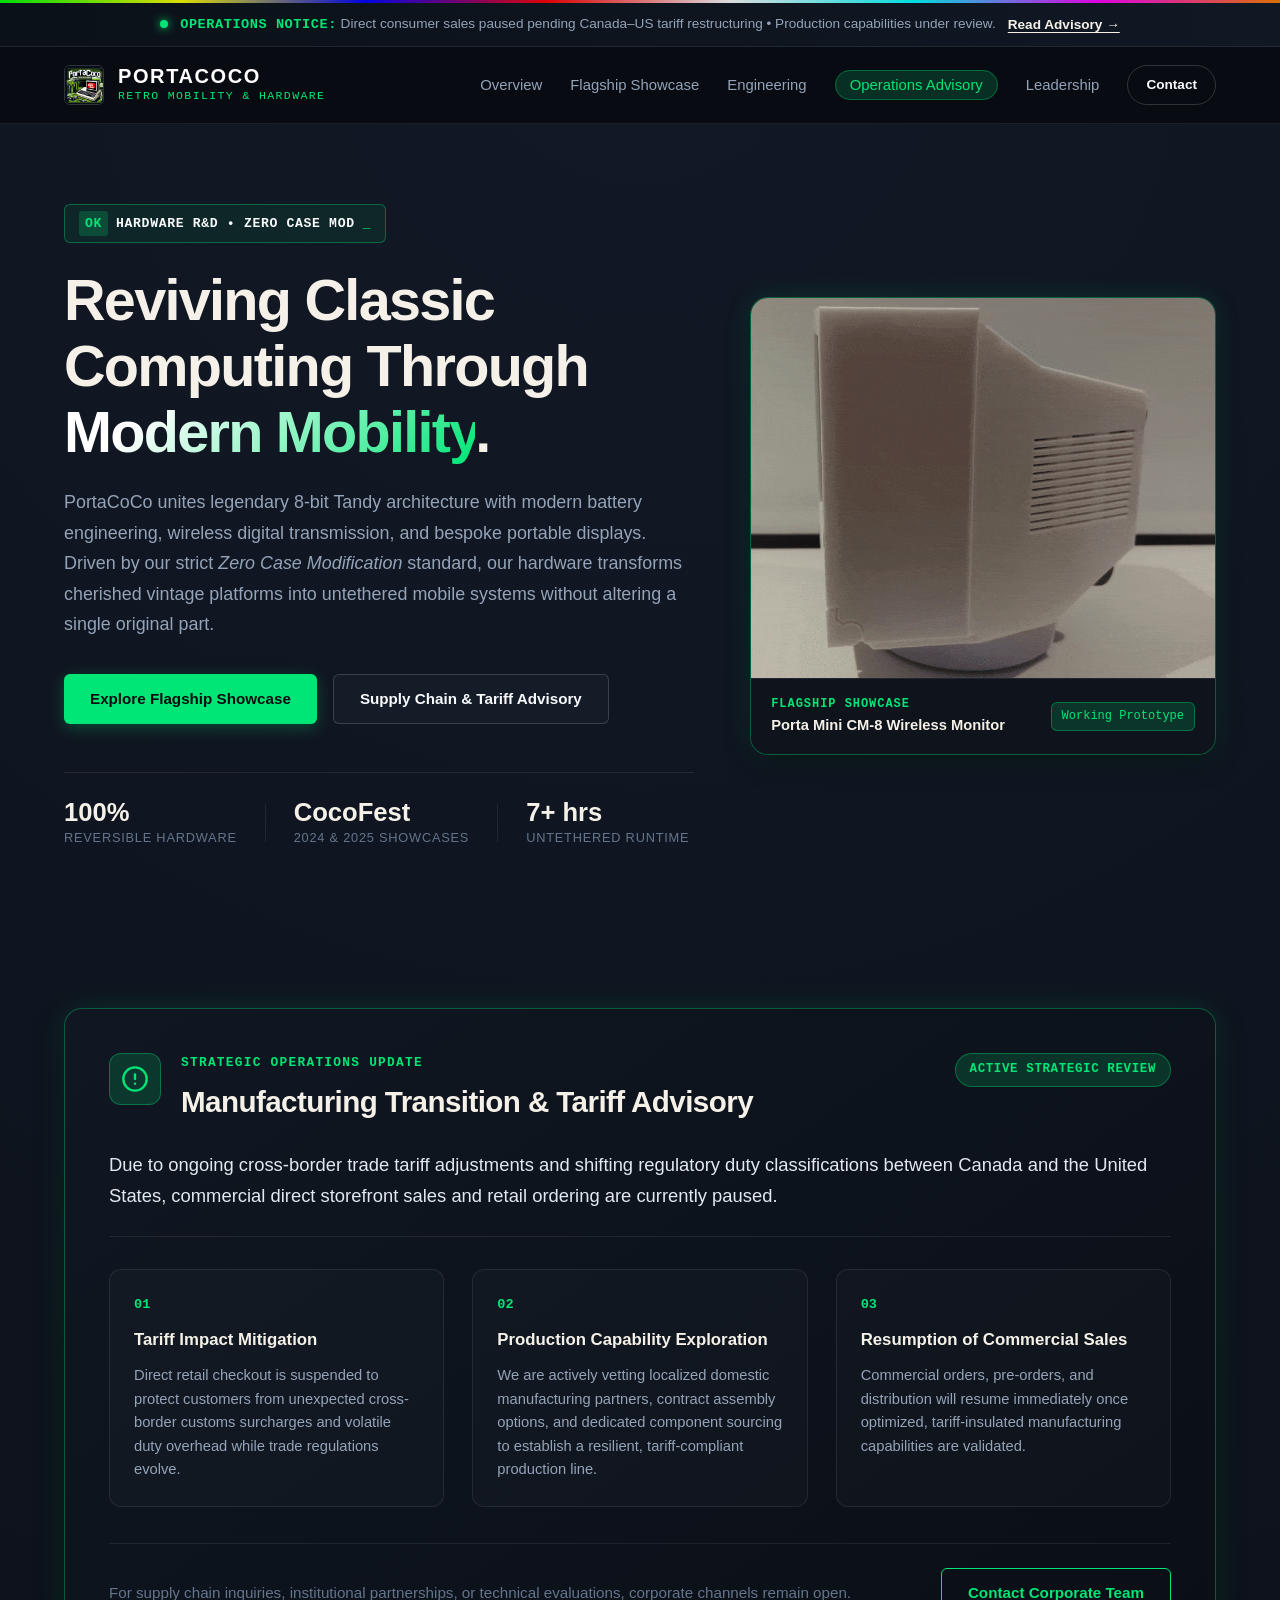
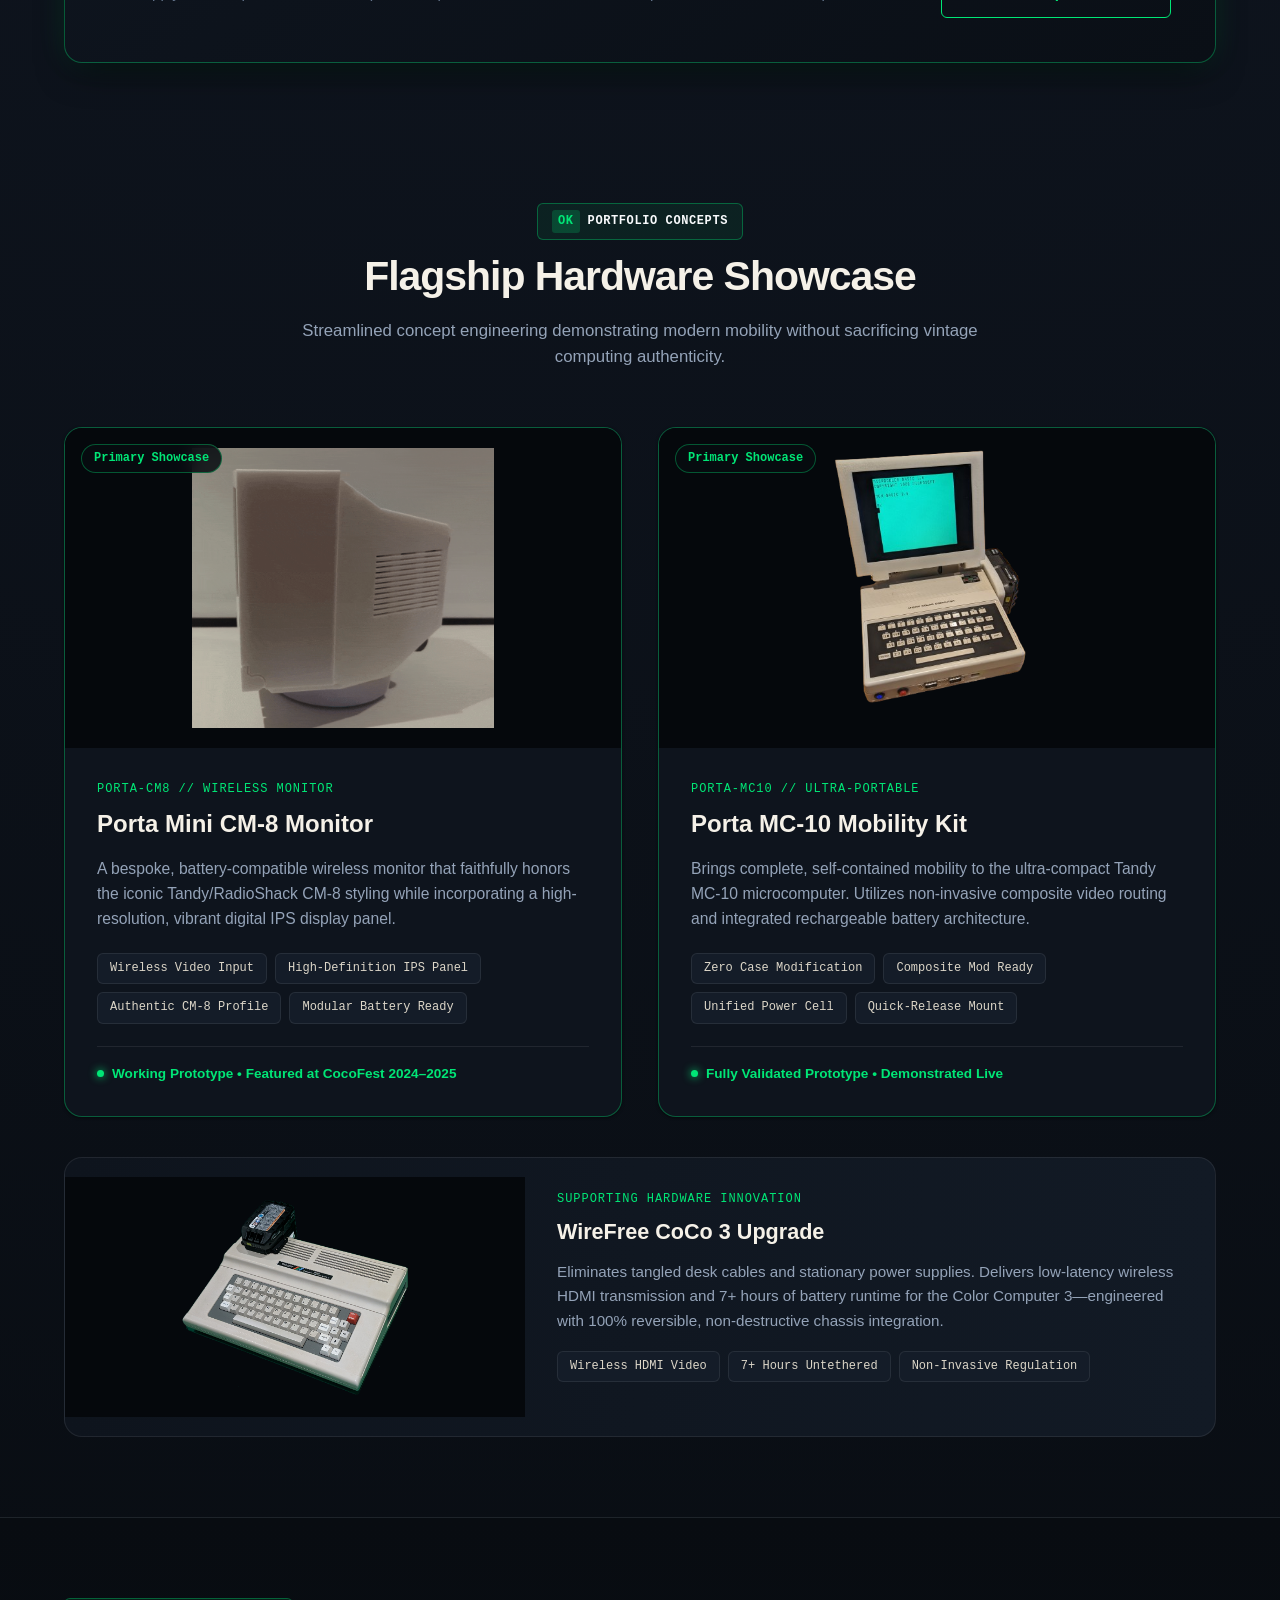
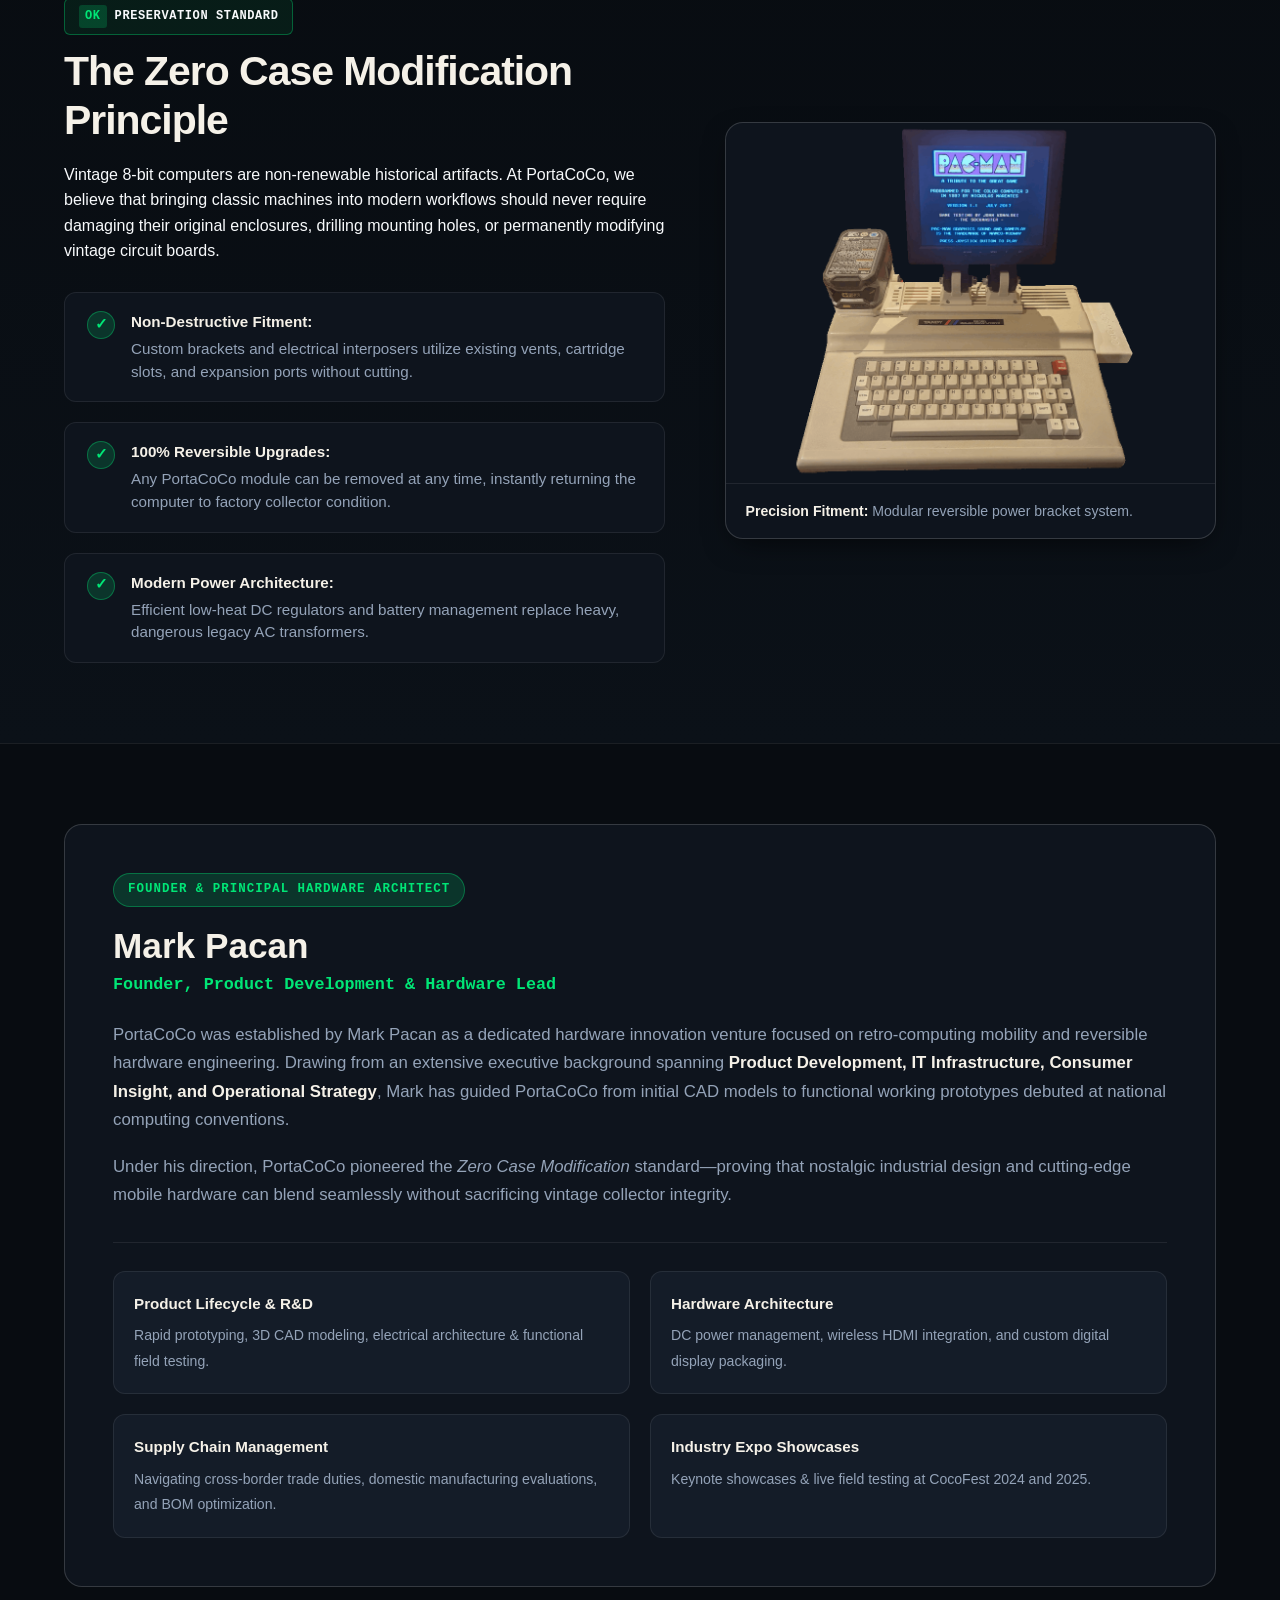
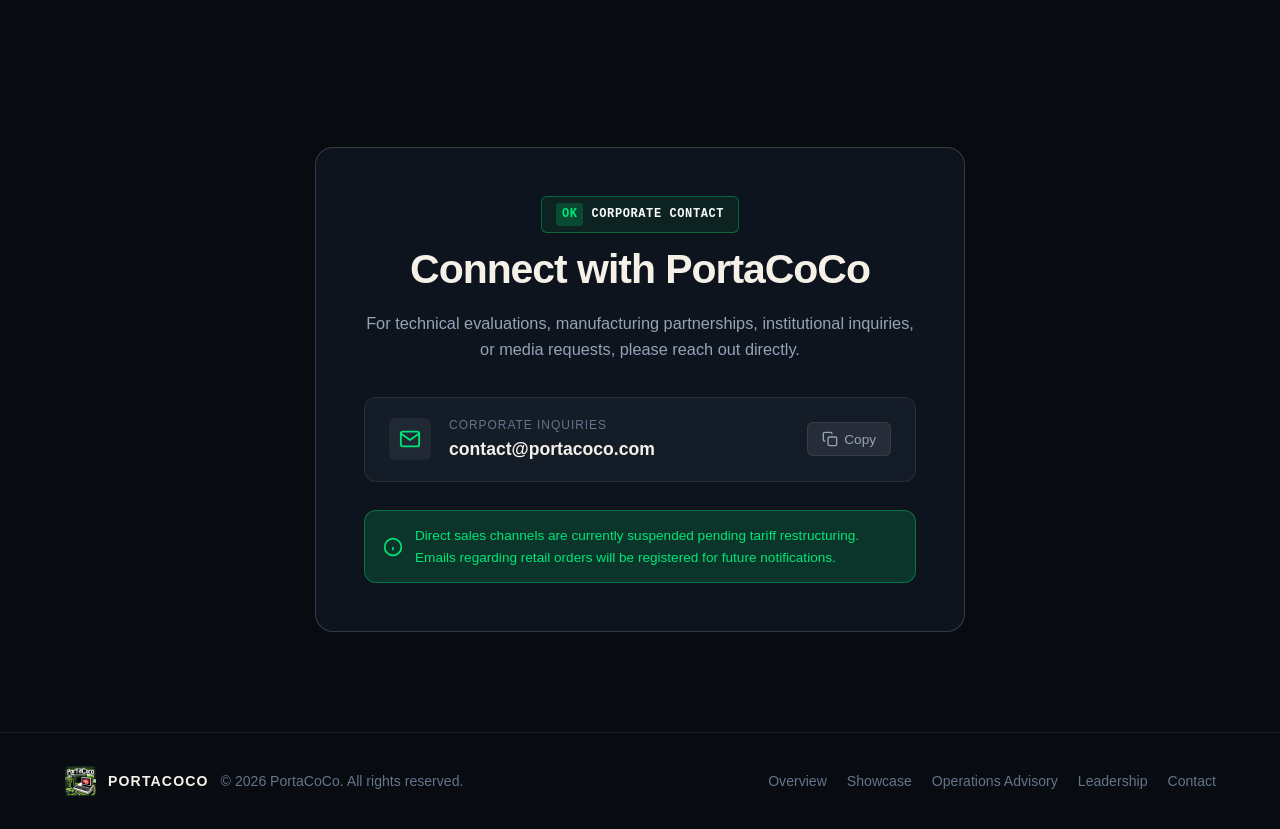
==== commit 2bfa1e4d: "Refine design: authentic Tandy CoCo black and phosphor green theme, highlight Mini CM-8 and Porta MC" ====
--- a/index.html
+++ b/index.html
@@ -4,8 +4,8 @@
   <meta charset="UTF-8">
   <meta name="viewport" content="width=device-width, initial-scale=1.0">
   <title>PortaCoCo | Retro-Tech Mobility &amp; Hardware Engineering</title>
-  <meta name="description" content="PortaCoCo combines vintage computing heritage with modern mobility. Boutique hardware engineering, wireless connectivity, and zero case modification retro-tech upgrades.">
-  <meta name="keywords" content="PortaCoCo, Mark Pacan, retro computing, TRS-80, Color Computer, CoCo 3, CoCo 2, MC-10, portable retro monitor, wireless retro computing">
+  <meta name="description" content="PortaCoCo merges vintage 8-bit computing with modern mobile hardware. Engineering non-destructive, reversible upgrades for classic platforms.">
+  <meta name="keywords" content="PortaCoCo, Mark Pacan, Tandy Color Computer, CoCo 3, MC-10, CM-8, retro computing, portable retro monitor, wireless retro computing, TRS-80">
   <meta name="author" content="Mark Pacan">
 
   <!-- Open Graph / Social Meta -->
@@ -23,14 +23,17 @@
 </head>
 <body>
 
-  <!-- Top Notification / Status Banner -->
+  <!-- Subtle CoCo 8-Color Spectrum Header Accent -->
+  <div class="coco-spectrum-bar" aria-hidden="true"></div>
+
+  <!-- Top Strategic Status Bar (Phosphor Green) -->
   <div class="top-status-bar" id="top-status-bar">
     <div class="container status-bar-inner">
       <span class="status-indicator"></span>
       <span class="status-text">
-        <strong>Strategic Advisory:</strong> Commercial direct sales are temporarily paused due to US–Canada tariff shifts while production capabilities are restructured.
+        <strong>OPERATIONS NOTICE:</strong> Direct consumer sales paused pending Canada&ndash;US tariff restructuring &bull; Production capabilities under review.
       </span>
-      <a href="#supply-chain" class="status-link">Learn More &rarr;</a>
+      <a href="#supply-chain" class="status-link">Read Advisory &rarr;</a>
     </div>
   </div>
 
@@ -41,16 +44,16 @@
         <img src="assets/images/logo.jpg" alt="PortaCoCo Logo" class="brand-logo" width="40" height="40">
         <div class="brand-text">
           <span class="brand-title">PORTACOCO</span>
-          <span class="brand-sub">Hardware &amp; Mobility</span>
+          <span class="brand-sub">Retro Mobility &amp; Hardware</span>
         </div>
       </a>
 
       <nav class="main-nav" id="main-nav" aria-label="Main Navigation">
         <ul class="nav-list">
           <li><a href="#overview" class="nav-link">Overview</a></li>
-          <li><a href="#concepts" class="nav-link">Product Concepts</a></li>
+          <li><a href="#showcase" class="nav-link">Flagship Showcase</a></li>
           <li><a href="#philosophy" class="nav-link">Engineering</a></li>
-          <li><a href="#supply-chain" class="nav-link highlight-pill">Operations Notice</a></li>
+          <li><a href="#supply-chain" class="nav-link highlight-pill">Operations Advisory</a></li>
           <li><a href="#leadership" class="nav-link">Leadership</a></li>
           <li><a href="#contact" class="btn btn-outline-sm">Contact</a></li>
         </ul>
@@ -68,18 +71,19 @@
   <section class="hero-section" id="overview">
     <div class="container hero-container">
       <div class="hero-content">
-        <div class="hero-badge">
-          <span class="pulse-dot"></span>
-          <span>Boutique Hardware R&amp;D &bull; CocoFest 2024–2025</span>
+        <div class="terminal-badge">
+          <span class="prompt-symbol">OK</span>
+          <span class="terminal-text">HARDWARE R&amp;D &bull; ZERO CASE MOD</span>
+          <span class="blinking-cursor">_</span>
         </div>
         <h1 class="hero-title">
-          Reviving Retro Computing Through <span class="gradient-text">Modern Mobility</span>.
+          Reviving Classic Computing Through <span class="gradient-text">Modern Mobility</span>.
         </h1>
         <p class="hero-description">
-          PortaCoCo bridges iconic 1980s computing platforms with contemporary battery systems, wireless video, and modern display tech. Engineered with a strict <em>Zero Case Modification</em> philosophy, our innovations allow historic machines to go anywhere without altering original vintage hardware.
+          PortaCoCo unites legendary 8-bit Tandy architecture with modern battery engineering, wireless digital transmission, and bespoke portable displays. Driven by our strict <em>Zero Case Modification</em> standard, our hardware transforms cherished vintage platforms into untethered mobile systems without altering a single original part.
         </p>
         <div class="hero-actions">
-          <a href="#concepts" class="btn btn-primary">Explore Product Concepts</a>
+          <a href="#showcase" class="btn btn-primary">Explore Flagship Showcase</a>
           <a href="#supply-chain" class="btn btn-secondary">Supply Chain &amp; Tariff Advisory</a>
         </div>
 
@@ -90,23 +94,26 @@
           </div>
           <div class="stat-divider"></div>
           <div class="stat-item">
-            <span class="stat-number">4+</span>
-            <span class="stat-label">Flagship Prototypes</span>
+            <span class="stat-number">CocoFest</span>
+            <span class="stat-label">2024 &amp; 2025 Showcases</span>
           </div>
           <div class="stat-divider"></div>
           <div class="stat-item">
             <span class="stat-number">7+ hrs</span>
-            <span class="stat-label">Wire-Free Runtime</span>
+            <span class="stat-label">Untethered Runtime</span>
           </div>
         </div>
       </div>
 
       <div class="hero-media">
         <div class="hero-card-glow">
-          <img src="assets/images/mini-cm8.gif" alt="PortaCoCo Mini CM-8 Portable Monitor in action" class="hero-img" loading="eager">
+          <img src="assets/images/mini-cm8.gif" alt="Porta Mini CM-8 Monitor" class="hero-img" loading="eager">
           <div class="hero-card-caption">
-            <span class="caption-tag">Flagship Prototype</span>
-            <span class="caption-title">Porta Mini CM-8 Wireless Monitor</span>
+            <div class="caption-left">
+              <span class="caption-tag">FLAGSHIP SHOWCASE</span>
+              <span class="caption-title">Porta Mini CM-8 Wireless Monitor</span>
+            </div>
+            <span class="badge-coco">Working Prototype</span>
           </div>
         </div>
       </div>
@@ -125,7 +132,7 @@
               <line x1="12" y1="16" x2="12.01" y2="16"></line>
             </svg>
           </div>
-          <div>
+          <div class="advisory-title-wrap">
             <span class="advisory-eyebrow">Strategic Operations Update</span>
             <h2 class="advisory-title">Manufacturing Transition &amp; Tariff Advisory</h2>
           </div>
@@ -134,143 +141,127 @@
 
         <div class="advisory-body">
           <p class="advisory-lead">
-            Due to evolving cross-border tariff conditions and regulatory duty adjustments between Canada and the United States, commercial direct-to-consumer storefront sales are currently on pause.
+            Due to ongoing cross-border trade tariff adjustments and shifting regulatory duty classifications between Canada and the United States, commercial direct storefront sales and retail ordering are currently paused.
           </p>
           <div class="advisory-grid">
             <div class="advisory-step">
               <div class="step-num">01</div>
               <h3>Tariff Impact Mitigation</h3>
-              <p>To shield customers from prohibitive import duties and sudden customs surcharges, retail cart transactions have been suspended while we restructure cross-border logistics.</p>
+              <p>Direct retail checkout is suspended to protect customers from unexpected cross-border customs surcharges and volatile duty overhead while trade regulations evolve.</p>
             </div>
             <div class="advisory-step">
               <div class="step-num">02</div>
               <h3>Production Capability Exploration</h3>
-              <p>We are actively vetting localized domestic manufacturing partners, contract assemblers, and reliable component sourcing channels across North America.</p>
+              <p>We are actively vetting localized domestic manufacturing partners, contract assembly options, and dedicated component sourcing to establish a resilient, tariff-compliant production line.</p>
             </div>
             <div class="advisory-step">
               <div class="step-num">03</div>
               <h3>Resumption of Commercial Sales</h3>
-              <p>Sales, pre-orders, and distribution will resume once an optimized, tariff-compliant production and fulfillment pipeline is certified.</p>
+              <p>Commercial orders, pre-orders, and distribution will resume immediately once optimized, tariff-insulated manufacturing capabilities are validated.</p>
             </div>
           </div>
         </div>
 
         <div class="advisory-footer">
           <p>
-            For prospective supply-chain partnerships, technical evaluations, or institutional inquiries, please contact corporate leadership directly.
+            For supply chain inquiries, institutional partnerships, or technical evaluations, corporate channels remain open.
           </p>
-          <a href="#contact" class="btn btn-outline-amber">Contact Corporate Team</a>
-        </div>
-      </div>
-    </div>
-  </section>
-
-  <!-- Product Portfolio (Streamlined Concepts) -->
-  <section class="products-section" id="concepts">
+          <a href="#contact" class="btn btn-outline-phosphor">Contact Corporate Team</a>
+        </div>
+      </div>
+    </div>
+  </section>
+
+  <!-- Product Portfolio (Streamlined Showcase Focused on Mini CM-8 & MC-10) -->
+  <section class="products-section" id="showcase">
     <div class="container">
       <div class="section-header">
-        <span class="section-tag">Product Portfolio</span>
-        <h2 class="section-title">Hardware Concepts &amp; Prototypes</h2>
+        <div class="terminal-badge small">
+          <span class="prompt-symbol">OK</span>
+          <span class="terminal-text">PORTFOLIO CONCEPTS</span>
+        </div>
+        <h2 class="section-title">Flagship Hardware Showcase</h2>
         <p class="section-subtitle">
-          Streamlined retro-mobility solutions engineered for clean integration, modern power standards, and effortless portability.
+          Streamlined concept engineering demonstrating modern mobility without sacrificing vintage computing authenticity.
         </p>
       </div>
 
-      <div class="products-grid">
-
-        <!-- Product 1: Mini CM-8 -->
-        <article class="product-card">
-          <div class="product-media">
-            <img src="assets/images/mini-cm8.gif" alt="Porta Mini CM-8 Monitor" class="product-img" loading="lazy">
-            <div class="product-badge">Flagship Innovation</div>
-          </div>
-          <div class="product-content">
-            <h3 class="product-title">Porta Mini CM-8 Monitor</h3>
-            <p class="product-summary">
-              A fully portable, wireless monitor replicating the iconic Tandy/RadioShack CM-8 styling with modern high-definition digital display hardware and battery compatibility.
+      <!-- Dual Primary Showcase Grid: Mini CM-8 & Porta MC-10 -->
+      <div class="showcase-grid">
+
+        <!-- Showcase 1: Porta Mini CM-8 Monitor -->
+        <article class="showcase-card featured">
+          <div class="showcase-media">
+            <img src="assets/images/mini-cm8.gif" alt="Porta Mini CM-8 Wireless Portable Monitor" class="showcase-img" loading="lazy">
+            <div class="card-badge-top">Primary Showcase</div>
+          </div>
+          <div class="showcase-content">
+            <div class="product-id">PORTA-CM8 // WIRELESS MONITOR</div>
+            <h3 class="product-name">Porta Mini CM-8 Monitor</h3>
+            <p class="product-brief">
+              A bespoke, battery-compatible wireless monitor that faithfully honors the iconic Tandy/RadioShack CM-8 styling while incorporating a high-resolution, vibrant digital IPS display panel.
             </p>
-            <div class="spec-tags">
-              <span class="spec-tag">Wireless Video</span>
-              <span class="spec-tag">HD IPS Panel</span>
-              <span class="spec-tag">Zero Case Mod</span>
-            </div>
-            <div class="product-meta">
-              <span class="meta-label">Status:</span>
-              <span class="meta-val">Working Prototype &bull; CocoFest Debut</span>
+            <div class="spec-pills">
+              <span class="spec-pill">Wireless Video Input</span>
+              <span class="spec-pill">High-Definition IPS Panel</span>
+              <span class="spec-pill">Authentic CM-8 Profile</span>
+              <span class="spec-pill">Modular Battery Ready</span>
+            </div>
+            <div class="showcase-status">
+              <span class="status-dot"></span>
+              <span>Working Prototype &bull; Featured at CocoFest 2024&ndash;2025</span>
             </div>
           </div>
         </article>
 
-        <!-- Product 2: WireFree CoCo 3 -->
-        <article class="product-card">
-          <div class="product-media">
-            <img src="assets/images/wirefree-coco3.png" alt="WireFree CoCo 3 Wireless System" class="product-img" loading="lazy">
-            <div class="product-badge">Untethered Freedom</div>
-          </div>
-          <div class="product-content">
-            <h3 class="product-title">WireFree CoCo 3</h3>
-            <p class="product-summary">
-              Replaces clumsy monitor and power cords with wireless HDMI transmission and 7+ hours of battery autonomy, designed to pair seamlessly with the Mini CM-8.
+        <!-- Showcase 2: Porta MC-10 Mobility Kit -->
+        <article class="showcase-card featured">
+          <div class="showcase-media">
+            <img src="assets/images/porta-mc10.png" alt="Porta MC-10 Portable Microcomputer" class="showcase-img" loading="lazy">
+            <div class="card-badge-top">Primary Showcase</div>
+          </div>
+          <div class="showcase-content">
+            <div class="product-id">PORTA-MC10 // ULTRA-PORTABLE</div>
+            <h3 class="product-name">Porta MC-10 Mobility Kit</h3>
+            <p class="product-brief">
+              Brings complete, self-contained mobility to the ultra-compact Tandy MC-10 microcomputer. Utilizes non-invasive composite video routing and integrated rechargeable battery architecture.
             </p>
-            <div class="spec-tags">
-              <span class="spec-tag">Wireless HDMI</span>
-              <span class="spec-tag">7+ Hours Runtime</span>
-              <span class="spec-tag">Internal Regulators</span>
-            </div>
-            <div class="product-meta">
-              <span class="meta-label">Status:</span>
-              <span class="meta-val">Validated Concept &bull; Reversible</span>
+            <div class="spec-pills">
+              <span class="spec-pill">Zero Case Modification</span>
+              <span class="spec-pill">Composite Mod Ready</span>
+              <span class="spec-pill">Unified Power Cell</span>
+              <span class="spec-pill">Quick-Release Mount</span>
+            </div>
+            <div class="showcase-status">
+              <span class="status-dot"></span>
+              <span>Fully Validated Prototype &bull; Demonstrated Live</span>
             </div>
           </div>
         </article>
 
-        <!-- Product 3: Porta MC-10 -->
-        <article class="product-card">
-          <div class="product-media">
-            <img src="assets/images/porta-mc10.png" alt="Porta MC-10 Portable System" class="product-img" loading="lazy">
-            <div class="product-badge">Ultra-Compact</div>
-          </div>
-          <div class="product-content">
-            <h3 class="product-title">Porta MC-10 Mobility Kit</h3>
-            <p class="product-summary">
-              Converts the compact Tandy MC-10 microcomputer into a go-anywhere mobile setup utilizing non-invasive composite video routing and unified battery power.
+      </div>
+
+      <!-- Single Shot Supporting Showcase: WireFree CoCo 3 -->
+      <div class="single-shot-wrapper">
+        <article class="single-shot-card">
+          <div class="single-shot-media">
+            <img src="assets/images/wirefree-coco3.png" alt="WireFree CoCo 3 Wireless System" class="single-shot-img" loading="lazy">
+          </div>
+          <div class="single-shot-content">
+            <div class="single-shot-eyebrow">SUPPORTING HARDWARE INNOVATION</div>
+            <h3 class="single-shot-title">WireFree CoCo 3 Upgrade</h3>
+            <p class="single-shot-desc">
+              Eliminates tangled desk cables and stationary power supplies. Delivers low-latency wireless HDMI transmission and 7+ hours of battery runtime for the Color Computer 3—engineered with 100% reversible, non-destructive chassis integration.
             </p>
-            <div class="spec-tags">
-              <span class="spec-tag">MC-10 Architecture</span>
-              <span class="spec-tag">Integrated Power</span>
-              <span class="spec-tag">Quick Detach</span>
-            </div>
-            <div class="product-meta">
-              <span class="meta-label">Status:</span>
-              <span class="meta-val">Demonstrated Prototype</span>
+            <div class="spec-pills">
+              <span class="spec-pill">Wireless HDMI Video</span>
+              <span class="spec-pill">7+ Hours Untethered</span>
+              <span class="spec-pill">Non-Invasive Regulation</span>
             </div>
           </div>
         </article>
-
-        <!-- Product 4: PortaCoCo 3 & OG Platforms -->
-        <article class="product-card">
-          <div class="product-media">
-            <img src="assets/images/portacoco-og.png" alt="PortaCoCo OG and CoCo 3 Kit" class="product-img" loading="lazy">
-            <div class="product-badge">Ryobi Power Tech</div>
-          </div>
-          <div class="product-content">
-            <h3 class="product-title">PortaCoCo 3 &amp; OG Platforms</h3>
-            <p class="product-summary">
-              High-output mobility conversions powered by standardized Ryobi ONE+ battery systems, featuring 6309 CPU support, internal DriveWire, and integrated HD display.
-            </p>
-            <div class="spec-tags">
-              <span class="spec-tag">Ryobi ONE+ Ready</span>
-              <span class="spec-tag">DriveWire / Wi-Fi</span>
-              <span class="spec-tag">100% Stock Reversible</span>
-            </div>
-            <div class="product-meta">
-              <span class="meta-label">Status:</span>
-              <span class="meta-val">Engineering Field-Tested</span>
-            </div>
-          </div>
-        </article>
-
-      </div>
+      </div>
+
     </div>
   </section>
 
@@ -279,28 +270,31 @@
     <div class="container">
       <div class="philosophy-grid">
         <div class="philosophy-content">
-          <span class="section-tag">Engineering Standard</span>
+          <div class="terminal-badge small">
+            <span class="prompt-symbol">OK</span>
+            <span class="terminal-text">PRESERVATION STANDARD</span>
+          </div>
           <h2 class="section-title">The Zero Case Modification Principle</h2>
           <p>
-            Vintage computing hardware is finite. At PortaCoCo, we believe that bringing historic technology into the modern world should never come at the cost of destroying original enclosures or irreplaceable motherboards.
+            Vintage 8-bit computers are non-renewable historical artifacts. At PortaCoCo, we believe that bringing classic machines into modern workflows should never require damaging their original enclosures, drilling mounting holes, or permanently modifying vintage circuit boards.
           </p>
           <div class="principle-list">
             <div class="principle-item">
               <div class="principle-icon">&check;</div>
               <div>
-                <strong>Non-Destructive Integration:</strong> Custom brackets and connectors utilize existing vents, ports, and chassis anchor points without drilling or cutting.
+                <strong>Non-Destructive Fitment:</strong> Custom brackets and electrical interposers utilize existing vents, cartridge slots, and expansion ports without cutting.
               </div>
             </div>
             <div class="principle-item">
               <div class="principle-icon">&check;</div>
               <div>
-                <strong>100% Reversibility:</strong> Any PortaCoCo module can be removed at any time, returning the machine to factory stock collector condition.
+                <strong>100% Reversible Upgrades:</strong> Any PortaCoCo module can be removed at any time, instantly returning the computer to factory collector condition.
               </div>
             </div>
             <div class="principle-item">
               <div class="principle-icon">&check;</div>
               <div>
-                <strong>Modern Power &amp; Video:</strong> High-efficiency DC step regulators and wireless digital output replace legacy bulky AC power bricks and RF modulators.
+                <strong>Modern Power Architecture:</strong> Efficient low-heat DC regulators and battery management replace heavy, dangerous legacy AC transformers.
               </div>
             </div>
           </div>
@@ -308,17 +302,17 @@
 
         <div class="philosophy-card">
           <div class="card-inner">
-            <img src="assets/images/coco3-kit.gif" alt="PortaCoCo 3 Modular Kit Assembly" class="philosophy-img" loading="lazy">
+            <img src="assets/images/coco3-kit.gif" alt="PortaCoCo Modular Assembly" class="philosophy-img" loading="lazy">
             <div class="card-caption">
-              <strong>Precision Fitment:</strong> Reversible modular power &amp; bracket assembly.
-            </div>
-          </div>
-        </div>
-      </div>
-    </div>
-  </section>
-
-  <!-- Leadership / Corporate Overview (Resume Alignment) -->
+              <strong>Precision Fitment:</strong> Modular reversible power bracket system.
+            </div>
+          </div>
+        </div>
+      </div>
+    </div>
+  </section>
+
+  <!-- Leadership / Corporate Overview (Resume Synergy) -->
   <section class="leadership-section" id="leadership">
     <div class="container">
       <div class="leadership-card">
@@ -328,28 +322,28 @@
             <h2 class="leadership-name">Mark Pacan</h2>
             <p class="leadership-role">Founder, Product Development &amp; Hardware Lead</p>
             <p class="leadership-text">
-              PortaCoCo was founded by Mark Pacan as a dedicated hardware innovation venture focused on retro-tech mobility and modular electronics engineering. Bringing together deep corporate experience across <strong>Product Development, IT Infrastructure, Consumer Insight, and Operational Strategy</strong>, Mark has steered PortaCoCo from initial CAD models and breadboard prototypes to fully functioning hardware shown at national computing expos.
+              PortaCoCo was established by Mark Pacan as a dedicated hardware innovation venture focused on retro-computing mobility and reversible hardware engineering. Drawing from an extensive executive background spanning <strong>Product Development, IT Infrastructure, Consumer Insight, and Operational Strategy</strong>, Mark has guided PortaCoCo from initial CAD models to functional working prototypes debuted at national computing conventions.
             </p>
             <p class="leadership-text">
-              Under his direction, PortaCoCo pioneered the <em>Zero Case Modification</em> standard—proving that vintage industrial design and contemporary portable technology can merge seamlessly without compromising collector hardware.
+              Under his direction, PortaCoCo pioneered the <em>Zero Case Modification</em> standard—proving that nostalgic industrial design and cutting-edge mobile hardware can blend seamlessly without sacrificing vintage collector integrity.
             </p>
 
             <div class="competencies-grid">
               <div class="competency-box">
-                <span class="comp-title">Product Lifecycle</span>
-                <span class="comp-desc">Rapid prototyping, CAD, component sourcing &amp; functional testing.</span>
+                <span class="comp-title">Product Lifecycle &amp; R&amp;D</span>
+                <span class="comp-desc">Rapid prototyping, 3D CAD modeling, electrical architecture &amp; functional field testing.</span>
               </div>
               <div class="competency-box">
                 <span class="comp-title">Hardware Architecture</span>
-                <span class="comp-desc">Power management, wireless HDMI, micro-display integration.</span>
+                <span class="comp-desc">DC power management, wireless HDMI integration, and custom digital display packaging.</span>
               </div>
               <div class="competency-box">
                 <span class="comp-title">Supply Chain Management</span>
-                <span class="comp-desc">Navigating cross-border trade policies, vendor evaluation, BOM optimization.</span>
+                <span class="comp-desc">Navigating cross-border trade duties, domestic manufacturing evaluations, and BOM optimization.</span>
               </div>
               <div class="competency-box">
-                <span class="comp-title">Industry Demonstrations</span>
-                <span class="comp-desc">Keynote showcases &amp; live field testing at CocoFest 2024 &amp; 2025.</span>
+                <span class="comp-title">Industry Expo Showcases</span>
+                <span class="comp-desc">Keynote showcases &amp; live field testing at CocoFest 2024 and 2025.</span>
               </div>
             </div>
           </div>
@@ -362,10 +356,13 @@
   <section class="contact-section" id="contact">
     <div class="container contact-container">
       <div class="contact-box">
-        <span class="section-tag">Direct Inquiries</span>
+        <div class="terminal-badge small">
+          <span class="prompt-symbol">OK</span>
+          <span class="terminal-text">CORPORATE CONTACT</span>
+        </div>
         <h2 class="section-title">Connect with PortaCoCo</h2>
         <p class="contact-sub">
-          For technical evaluations, manufacturing inquiries, partnership opportunities, or media requests, please reach out via our direct channel.
+          For technical evaluations, manufacturing partnerships, institutional inquiries, or media requests, please reach out directly.
         </p>
 
         <div class="contact-methods">
@@ -377,7 +374,7 @@
               </svg>
             </div>
             <div class="method-details">
-              <span class="method-label">Corporate Email</span>
+              <span class="method-label">Corporate Inquiries</span>
               <a href="mailto:contact@portacoco.com" class="method-value" id="email-link">contact@portacoco.com</a>
             </div>
             <button class="btn-copy" id="btn-copy-email" title="Copy email address" aria-label="Copy corporate email address">
@@ -394,9 +391,9 @@
           <svg class="note-icon" viewBox="0 0 24 24" fill="none" stroke="currentColor" stroke-width="2">
             <circle cx="12" cy="12" r="10"></circle>
             <line x1="12" y1="16" x2="12" y2="12"></line>
-            <line x1="12" y1="8" x2="12.01" y2="8"></line>
+            <line x1="12" y1="16" x2="12.01" y2="16"></line>
           </svg>
-          <span>Direct sales channels are currently suspended pending tariff restructuring. Emails regarding retail orders will be kept on notification lists.</span>
+          <span>Direct sales channels are currently suspended pending tariff restructuring. Emails regarding retail orders will be registered for future notifications.</span>
         </div>
       </div>
     </div>
@@ -412,7 +409,7 @@
       </div>
       <div class="footer-links">
         <a href="#overview">Overview</a>
-        <a href="#concepts">Concepts</a>
+        <a href="#showcase">Showcase</a>
         <a href="#supply-chain">Operations Advisory</a>
         <a href="#leadership">Leadership</a>
         <a href="#contact">Contact</a>
--- a/style.css
+++ b/style.css
@@ -1,29 +1,32 @@
 /* ==========================================================================
-   PortaCoCo Modern Corporate Design System
-   High-end Dark Slate Aesthetic with CRT Amber & Electric Cyan Accents
+   PortaCoCo Design System: Authentic CoCo Retro + Modern Executive Fusion
+   Tandy Black & Phosphor Green, Enclosure Cream, and VDG Micro-Spectrum
    ========================================================================== */
 
 :root {
-  --bg-main: #0a0d14;
-  --bg-surface: #111722;
-  --bg-surface-elevated: #182030;
-  --bg-surface-hover: #1e283d;
+  /* Obsidian & Chassis Darks */
+  --bg-main: #080c11;
+  --bg-surface: #0e141d;
+  --bg-surface-elevated: #141c28;
+  --bg-surface-hover: #1b2636;
   --border-subtle: rgba(255, 255, 255, 0.08);
   --border-strong: rgba(255, 255, 255, 0.16);
 
+  /* Authentic Tandy CoCo Phosphor Green */
+  --coco-green: #00e676;
+  --coco-green-dim: #10b981;
+  --coco-green-glow: rgba(0, 230, 118, 0.16);
+  --coco-green-deep: #064e3b;
+  --border-green: rgba(0, 230, 118, 0.35);
+
+  /* Vintage CoCo 3 / MC-10 Case Cream & Neutrals */
+  --coco-cream: #f5f1e8;
+  --coco-cream-muted: #dcd6c8;
   --text-primary: #f8fafc;
   --text-secondary: #94a3b8;
   --text-muted: #64748b;
 
-  --accent-amber: #f59e0b;
-  --accent-amber-glow: rgba(245, 158, 11, 0.15);
-  --accent-amber-hover: #d97706;
-
-  --accent-cyan: #38bdf8;
-  --accent-cyan-glow: rgba(56, 189, 248, 0.12);
-
-  --accent-emerald: #10b981;
-
+  /* Typography */
   --font-sans: -apple-system, BlinkMacSystemFont, "Segoe UI", Roboto, Oxygen, Ubuntu, Cantarell, "Helvetica Neue", sans-serif;
   --font-mono: ui-monospace, SFMono-Regular, Menlo, Monaco, Consolas, "Liberation Mono", monospace;
 
@@ -32,9 +35,9 @@
   --radius-lg: 18px;
   --radius-full: 9999px;
 
-  --shadow-sm: 0 1px 3px rgba(0, 0, 0, 0.4);
-  --shadow-md: 0 10px 30px -10px rgba(0, 0, 0, 0.6);
-  --shadow-glow: 0 0 35px -5px rgba(245, 158, 11, 0.2);
+  --shadow-sm: 0 1px 3px rgba(0, 0, 0, 0.5);
+  --shadow-md: 0 10px 30px -10px rgba(0, 0, 0, 0.7);
+  --shadow-phosphor: 0 0 30px -5px rgba(0, 230, 118, 0.2);
 
   --transition-fast: 0.2s ease;
   --transition-smooth: 0.3s cubic-bezier(0.16, 1, 0.3, 1);
@@ -61,7 +64,7 @@
   min-height: 100vh;
   line-height: 1.6;
   overflow-x: hidden;
-  background: radial-gradient(circle at 50% 0%, #151d2d 0%, var(--bg-main) 60%);
+  background: radial-gradient(circle at 50% 0%, #121926 0%, var(--bg-main) 65%);
 }
 
 a {
@@ -93,13 +96,34 @@
 }
 
 /* ==========================================================================
+   Tandy CoCo 8-Color Spectrum Header Accent
+   (Classic VDG palette: Green, Yellow, Blue, Red, Buff, Cyan, Magenta, Orange)
+   ========================================================================== */
+.coco-spectrum-bar {
+  height: 3px;
+  width: 100%;
+  background: linear-gradient(
+    90deg,
+    #00ff00 0%,
+    #ffff00 14.2%,
+    #0000ff 28.5%,
+    #ff0000 42.8%,
+    #ffffff 57.1%,
+    #00ffff 71.4%,
+    #ff00ff 85.7%,
+    #ff8000 100%
+  );
+  opacity: 0.85;
+}
+
+/* ==========================================================================
    Top Advisory & Notification Bar
    ========================================================================== */
 .top-status-bar {
-  background: linear-gradient(90deg, #182030, #1f2738);
+  background: linear-gradient(90deg, #0b1118, #101824);
   border-bottom: 1px solid var(--border-subtle);
   padding: 10px 0;
-  font-size: 0.875rem;
+  font-size: 0.85rem;
 }
 
 .status-bar-inner {
@@ -115,9 +139,9 @@
   width: 8px;
   height: 8px;
   border-radius: 50%;
-  background-color: var(--accent-amber);
-  box-shadow: 0 0 8px var(--accent-amber);
-  animation: pulse-dot 2s infinite ease-in-out;
+  background-color: var(--coco-green);
+  box-shadow: 0 0 10px var(--coco-green);
+  animation: pulse-green 2s infinite ease-in-out;
 }
 
 .status-text {
@@ -125,18 +149,20 @@
 }
 
 .status-text strong {
-  color: var(--accent-amber);
+  color: var(--coco-green);
+  font-family: var(--font-mono);
+  letter-spacing: 0.04em;
 }
 
 .status-link {
-  color: var(--accent-cyan);
-  font-weight: 500;
+  color: var(--coco-cream);
+  font-weight: 600;
   text-decoration: underline;
   text-underline-offset: 3px;
 }
 
 .status-link:hover {
-  color: #fff;
+  color: var(--coco-green);
 }
 
 /* ==========================================================================
@@ -146,7 +172,7 @@
   position: sticky;
   top: 0;
   z-index: 1000;
-  background: rgba(10, 13, 20, 0.85);
+  background: rgba(8, 12, 17, 0.9);
   backdrop-filter: blur(14px);
   -webkit-backdrop-filter: blur(14px);
   border-bottom: 1px solid var(--border-subtle);
@@ -184,7 +210,7 @@
 
 .brand-title {
   font-size: 1.25rem;
-  font-weight: 700;
+  font-weight: 800;
   letter-spacing: 0.08em;
   color: #fff;
   line-height: 1.1;
@@ -194,7 +220,8 @@
   font-size: 0.72rem;
   text-transform: uppercase;
   letter-spacing: 0.12em;
-  color: var(--text-muted);
+  color: var(--coco-green);
+  font-family: var(--font-mono);
 }
 
 .nav-list {
@@ -209,24 +236,23 @@
   font-weight: 500;
   color: var(--text-secondary);
   transition: color var(--transition-fast);
-  position: relative;
   padding: 4px 0;
 }
 
 .nav-link:hover {
-  color: #fff;
+  color: var(--coco-green);
 }
 
 .nav-link.highlight-pill {
-  color: var(--accent-amber);
-  background: var(--accent-amber-glow);
+  color: var(--coco-green);
+  background: var(--coco-green-glow);
   padding: 6px 14px;
   border-radius: var(--radius-full);
-  border: 1px solid rgba(245, 158, 11, 0.3);
+  border: 1px solid var(--border-green);
 }
 
 .nav-link.highlight-pill:hover {
-  background: rgba(245, 158, 11, 0.25);
+  background: rgba(0, 230, 118, 0.25);
   color: #fff;
 }
 
@@ -246,8 +272,51 @@
 }
 
 /* ==========================================================================
-   Buttons & Badges
+   Retro Terminal Badges & Buttons
    ========================================================================== */
+.terminal-badge {
+  display: inline-flex;
+  align-items: center;
+  gap: 8px;
+  background: rgba(0, 230, 118, 0.07);
+  border: 1px solid var(--border-green);
+  padding: 6px 14px;
+  border-radius: var(--radius-sm);
+  font-family: var(--font-mono);
+  font-size: 0.82rem;
+  letter-spacing: 0.05em;
+  margin-bottom: 24px;
+}
+
+.terminal-badge.small {
+  margin-bottom: 12px;
+  font-size: 0.75rem;
+}
+
+.prompt-symbol {
+  font-weight: 800;
+  color: var(--coco-green);
+  background: rgba(0, 230, 118, 0.2);
+  padding: 2px 6px;
+  border-radius: 3px;
+}
+
+.terminal-text {
+  color: var(--text-primary);
+  font-weight: 600;
+}
+
+.blinking-cursor {
+  color: var(--coco-green);
+  font-weight: 900;
+  animation: blink 1s step-end infinite;
+}
+
+@keyframes blink {
+  0%, 100% { opacity: 1; }
+  50% { opacity: 0; }
+}
+
 .btn {
   display: inline-flex;
   align-items: center;
@@ -261,15 +330,16 @@
 }
 
 .btn-primary {
-  background-color: #fff;
-  color: #0b0f17;
-  box-shadow: 0 4px 15px rgba(255, 255, 255, 0.15);
+  background-color: var(--coco-green);
+  color: #080c11;
+  box-shadow: 0 4px 15px rgba(0, 230, 118, 0.25);
+  font-weight: 700;
 }
 
 .btn-primary:hover {
-  background-color: #e2e8f0;
+  background-color: #3df398;
   transform: translateY(-2px);
-  box-shadow: 0 6px 20px rgba(255, 255, 255, 0.25);
+  box-shadow: 0 6px 20px rgba(0, 230, 118, 0.4);
 }
 
 .btn-secondary {
@@ -280,22 +350,22 @@
 
 .btn-secondary:hover {
   background-color: var(--bg-surface-hover);
-  border-color: var(--accent-cyan);
+  border-color: var(--coco-green);
   color: #fff;
   transform: translateY(-2px);
 }
 
-.btn-outline-amber {
+.btn-outline-phosphor {
   background: transparent;
-  color: var(--accent-amber);
-  border: 1px solid var(--accent-amber);
-  font-weight: 600;
-}
-
-.btn-outline-amber:hover {
-  background: var(--accent-amber);
-  color: #0b0f17;
-  box-shadow: var(--shadow-glow);
+  color: var(--coco-green);
+  border: 1px solid var(--coco-green);
+  font-weight: 700;
+}
+
+.btn-outline-phosphor:hover {
+  background: var(--coco-green);
+  color: #080c11;
+  box-shadow: var(--shadow-phosphor);
 }
 
 .btn-outline-sm {
@@ -307,8 +377,9 @@
 }
 
 .btn-outline-sm:hover {
-  border-color: var(--text-primary);
-  background: rgba(255, 255, 255, 0.05);
+  border-color: var(--coco-green);
+  color: var(--coco-green);
+  background: var(--coco-green-glow);
 }
 
 /* ==========================================================================
@@ -326,40 +397,17 @@
   align-items: center;
 }
 
-.hero-badge {
-  display: inline-flex;
-  align-items: center;
-  gap: 10px;
-  background: rgba(56, 189, 248, 0.08);
-  border: 1px solid rgba(56, 189, 248, 0.25);
-  color: var(--accent-cyan);
-  font-size: 0.82rem;
-  font-weight: 600;
-  padding: 6px 14px;
-  border-radius: var(--radius-full);
-  margin-bottom: 24px;
-  letter-spacing: 0.04em;
-}
-
-.pulse-dot {
-  width: 7px;
-  height: 7px;
-  border-radius: 50%;
-  background: var(--accent-cyan);
-  box-shadow: 0 0 10px var(--accent-cyan);
-  animation: pulse-dot 2s infinite ease-in-out;
-}
-
 .hero-title {
   font-size: clamp(2.4rem, 4.5vw, 3.6rem);
   font-weight: 800;
   line-height: 1.15;
   letter-spacing: -0.03em;
   margin-bottom: 22px;
+  color: var(--coco-cream);
 }
 
 .gradient-text {
-  background: linear-gradient(135deg, #fff 30%, var(--accent-cyan) 100%);
+  background: linear-gradient(135deg, #ffffff 20%, var(--coco-green) 100%);
   -webkit-background-clip: text;
   -webkit-text-fill-color: transparent;
 }
@@ -394,7 +442,7 @@
 .stat-number {
   font-size: 1.6rem;
   font-weight: 800;
-  color: #fff;
+  color: var(--coco-cream);
   line-height: 1.2;
 }
 
@@ -418,16 +466,16 @@
 .hero-card-glow {
   background: var(--bg-surface);
   border-radius: var(--radius-lg);
-  border: 1px solid var(--border-strong);
+  border: 1px solid var(--border-green);
   overflow: hidden;
-  box-shadow: var(--shadow-md);
+  box-shadow: var(--shadow-md), var(--shadow-phosphor);
   position: relative;
   transition: transform var(--transition-smooth), border-color var(--transition-fast);
 }
 
 .hero-card-glow:hover {
   transform: translateY(-4px);
-  border-color: rgba(245, 158, 11, 0.4);
+  border-color: var(--coco-green);
 }
 
 .hero-img {
@@ -439,25 +487,41 @@
 
 .hero-card-caption {
   padding: 16px 20px;
-  background: rgba(17, 23, 34, 0.95);
+  background: rgba(14, 20, 29, 0.95);
   border-top: 1px solid var(--border-subtle);
   display: flex;
   align-items: center;
   justify-content: space-between;
+}
+
+.caption-left {
+  display: flex;
+  flex-direction: column;
 }
 
 .caption-tag {
   font-size: 0.75rem;
+  font-weight: 700;
+  text-transform: uppercase;
+  color: var(--coco-green);
+  font-family: var(--font-mono);
+  letter-spacing: 0.08em;
+}
+
+.caption-title {
+  font-size: 0.92rem;
   font-weight: 600;
-  text-transform: uppercase;
-  color: var(--accent-amber);
-  letter-spacing: 0.06em;
-}
-
-.caption-title {
-  font-size: 0.9rem;
-  font-weight: 600;
-  color: var(--text-primary);
+  color: var(--coco-cream);
+}
+
+.badge-coco {
+  font-size: 0.75rem;
+  font-family: var(--font-mono);
+  background: var(--coco-green-glow);
+  color: var(--coco-green);
+  border: 1px solid var(--border-green);
+  padding: 4px 10px;
+  border-radius: var(--radius-sm);
 }
 
 /* ==========================================================================
@@ -469,12 +533,12 @@
 }
 
 .advisory-card {
-  background: linear-gradient(145deg, #161f2e 0%, #101622 100%);
-  border: 1px solid rgba(245, 158, 11, 0.35);
+  background: linear-gradient(145deg, #101722 0%, #0a0f16 100%);
+  border: 1px solid var(--border-green);
   border-radius: var(--radius-lg);
   padding: 44px;
   position: relative;
-  box-shadow: 0 15px 35px -10px rgba(0, 0, 0, 0.7), var(--shadow-glow);
+  box-shadow: 0 15px 35px -10px rgba(0, 0, 0, 0.7), var(--shadow-phosphor);
 }
 
 .advisory-header {
@@ -486,9 +550,9 @@
 }
 
 .advisory-icon-wrapper {
-  background: var(--accent-amber-glow);
-  color: var(--accent-amber);
-  border: 1px solid rgba(245, 158, 11, 0.4);
+  background: var(--coco-green-glow);
+  color: var(--coco-green);
+  border: 1px solid var(--border-green);
   width: 52px;
   height: 52px;
   border-radius: var(--radius-md);
@@ -501,6 +565,10 @@
 .advisory-icon {
   width: 28px;
   height: 28px;
+}
+
+.advisory-title-wrap {
+  flex-grow: 1;
 }
 
 .advisory-eyebrow {
@@ -509,7 +577,8 @@
   font-weight: 700;
   text-transform: uppercase;
   letter-spacing: 0.1em;
-  color: var(--accent-amber);
+  color: var(--coco-green);
+  font-family: var(--font-mono);
   margin-bottom: 4px;
 }
 
@@ -517,17 +586,16 @@
   font-size: 1.85rem;
   font-weight: 800;
   letter-spacing: -0.02em;
-  color: #fff;
+  color: var(--coco-cream);
 }
 
 .advisory-badge {
-  margin-left: auto;
-  align-self: flex-start;
-  background: rgba(245, 158, 11, 0.12);
-  border: 1px solid rgba(245, 158, 11, 0.3);
-  color: var(--accent-amber);
+  background: var(--coco-green-glow);
+  border: 1px solid var(--border-green);
+  color: var(--coco-green);
   font-size: 0.78rem;
-  font-weight: 600;
+  font-family: var(--font-mono);
+  font-weight: 700;
   padding: 6px 14px;
   border-radius: var(--radius-full);
   text-transform: uppercase;
@@ -560,21 +628,21 @@
 }
 
 .advisory-step:hover {
-  border-color: rgba(255, 255, 255, 0.15);
+  border-color: var(--border-green);
 }
 
 .step-num {
   font-family: var(--font-mono);
   font-size: 0.85rem;
   font-weight: 700;
-  color: var(--accent-amber);
+  color: var(--coco-green);
   margin-bottom: 12px;
 }
 
 .advisory-step h3 {
   font-size: 1.05rem;
   font-weight: 700;
-  color: #fff;
+  color: var(--coco-cream);
   margin-bottom: 10px;
 }
 
@@ -607,21 +675,11 @@
   margin: 0 auto 56px;
 }
 
-.section-tag {
-  display: inline-block;
-  font-size: 0.8rem;
-  font-weight: 700;
-  text-transform: uppercase;
-  letter-spacing: 0.12em;
-  color: var(--accent-cyan);
-  margin-bottom: 10px;
-}
-
 .section-title {
   font-size: clamp(2rem, 3.2vw, 2.7rem);
   font-weight: 800;
   letter-spacing: -0.025em;
-  color: #fff;
+  color: var(--coco-cream);
   line-height: 1.2;
   margin-bottom: 16px;
 }
@@ -633,122 +691,199 @@
 }
 
 /* ==========================================================================
-   Products Grid (Streamlined Showcase)
+   Product Showcase (Mini CM-8 & MC-10 Showcase Focus)
    ========================================================================== */
 .products-section {
   padding: 80px 0;
 }
 
-.products-grid {
+.showcase-grid {
   display: grid;
   grid-template-columns: repeat(2, 1fr);
-  gap: 32px;
-}
-
-.product-card {
+  gap: 36px;
+  margin-bottom: 40px;
+}
+
+.showcase-card {
   background: var(--bg-surface);
+  border: 1px solid var(--border-strong);
+  border-radius: var(--radius-lg);
+  overflow: hidden;
+  display: flex;
+  flex-direction: column;
+  transition: transform var(--transition-smooth), border-color var(--transition-fast), box-shadow var(--transition-fast);
+}
+
+.showcase-card.featured {
+  border-color: var(--border-green);
+  box-shadow: var(--shadow-sm);
+}
+
+.showcase-card.featured:hover {
+  transform: translateY(-5px);
+  border-color: var(--coco-green);
+  box-shadow: var(--shadow-md), var(--shadow-phosphor);
+}
+
+.showcase-media {
+  position: relative;
+  background-color: #05080c;
+  height: 320px;
+  overflow: hidden;
+}
+
+.showcase-img {
+  width: 100%;
+  height: 100%;
+  object-fit: contain;
+  padding: 20px;
+  transition: transform var(--transition-smooth);
+}
+
+.showcase-card:hover .showcase-img {
+  transform: scale(1.03);
+}
+
+.card-badge-top {
+  position: absolute;
+  top: 16px;
+  left: 16px;
+  background: rgba(8, 12, 17, 0.85);
+  border: 1px solid var(--border-green);
+  backdrop-filter: blur(8px);
+  font-size: 0.75rem;
+  font-family: var(--font-mono);
+  font-weight: 700;
+  color: var(--coco-green);
+  padding: 4px 12px;
+  border-radius: var(--radius-full);
+}
+
+.showcase-content {
+  padding: 32px;
+  display: flex;
+  flex-direction: column;
+  flex-grow: 1;
+}
+
+.product-id {
+  font-family: var(--font-mono);
+  font-size: 0.75rem;
+  letter-spacing: 0.08em;
+  color: var(--coco-green);
+  margin-bottom: 6px;
+}
+
+.product-name {
+  font-size: 1.5rem;
+  font-weight: 800;
+  color: var(--coco-cream);
+  margin-bottom: 12px;
+}
+
+.product-brief {
+  font-size: 0.98rem;
+  color: var(--text-secondary);
+  line-height: 1.6;
+  margin-bottom: 22px;
+  flex-grow: 1;
+}
+
+.spec-pills {
+  display: flex;
+  gap: 8px;
+  flex-wrap: wrap;
+  margin-bottom: 22px;
+}
+
+.spec-pill {
+  font-size: 0.75rem;
+  font-family: var(--font-mono);
+  background: var(--bg-surface-elevated);
+  border: 1px solid var(--border-subtle);
+  color: var(--coco-cream-muted);
+  padding: 5px 12px;
+  border-radius: var(--radius-sm);
+}
+
+.showcase-status {
+  display: flex;
+  align-items: center;
+  gap: 8px;
+  padding-top: 16px;
+  border-top: 1px solid var(--border-subtle);
+  font-size: 0.85rem;
+  color: var(--coco-green);
+  font-weight: 600;
+}
+
+.status-dot {
+  width: 7px;
+  height: 7px;
+  border-radius: 50%;
+  background: var(--coco-green);
+  box-shadow: 0 0 8px var(--coco-green);
+}
+
+/* Single-Shot Supporting Showcase: WireFree CoCo 3 */
+.single-shot-wrapper {
+  margin-top: 10px;
+}
+
+.single-shot-card {
+  background: linear-gradient(90deg, var(--bg-surface) 0%, #121a25 100%);
   border: 1px solid var(--border-subtle);
   border-radius: var(--radius-lg);
+  display: grid;
+  grid-template-columns: 0.8fr 1.2fr;
+  align-items: center;
   overflow: hidden;
-  display: flex;
-  flex-direction: column;
-  transition: transform var(--transition-smooth), border-color var(--transition-fast), box-shadow var(--transition-fast);
-}
-
-.product-card:hover {
-  transform: translateY(-5px);
+  transition: border-color var(--transition-fast);
+}
+
+.single-shot-card:hover {
   border-color: var(--border-strong);
-  box-shadow: var(--shadow-md);
-}
-
-.product-media {
-  position: relative;
-  background-color: #05080e;
-  height: 270px;
-  overflow: hidden;
-}
-
-.product-img {
+}
+
+.single-shot-media {
+  background-color: #05080c;
+  height: 240px;
+  display: flex;
+  align-items: center;
+  justify-content: center;
+}
+
+.single-shot-img {
   width: 100%;
   height: 100%;
   object-fit: contain;
   padding: 16px;
-  transition: transform var(--transition-smooth);
-}
-
-.product-card:hover .product-img {
-  transform: scale(1.03);
-}
-
-.product-badge {
-  position: absolute;
-  top: 16px;
-  left: 16px;
-  background: rgba(10, 13, 20, 0.85);
-  border: 1px solid var(--border-strong);
-  backdrop-filter: blur(8px);
+}
+
+.single-shot-content {
+  padding: 32px;
+}
+
+.single-shot-eyebrow {
+  font-family: var(--font-mono);
   font-size: 0.75rem;
-  font-weight: 600;
-  color: var(--accent-cyan);
-  padding: 4px 12px;
-  border-radius: var(--radius-full);
-}
-
-.product-content {
-  padding: 28px;
-  display: flex;
-  flex-direction: column;
-  flex-grow: 1;
-}
-
-.product-title {
+  color: var(--coco-green);
+  letter-spacing: 0.08em;
+  margin-bottom: 6px;
+}
+
+.single-shot-title {
   font-size: 1.35rem;
-  font-weight: 700;
-  color: #fff;
-  margin-bottom: 12px;
-}
-
-.product-summary {
+  font-weight: 800;
+  color: var(--coco-cream);
+  margin-bottom: 10px;
+}
+
+.single-shot-desc {
   font-size: 0.95rem;
   color: var(--text-secondary);
   line-height: 1.6;
-  margin-bottom: 20px;
-  flex-grow: 1;
-}
-
-.spec-tags {
-  display: flex;
-  gap: 8px;
-  flex-wrap: wrap;
-  margin-bottom: 20px;
-}
-
-.spec-tag {
-  font-size: 0.75rem;
-  font-family: var(--font-mono);
-  background: var(--bg-surface-elevated);
-  border: 1px solid var(--border-subtle);
-  color: var(--text-secondary);
-  padding: 4px 10px;
-  border-radius: var(--radius-sm);
-}
-
-.product-meta {
-  display: flex;
-  align-items: center;
-  gap: 8px;
-  padding-top: 16px;
-  border-top: 1px solid var(--border-subtle);
-  font-size: 0.82rem;
-}
-
-.meta-label {
-  color: var(--text-muted);
-}
-
-.meta-val {
-  color: var(--accent-amber);
-  font-weight: 600;
+  margin-bottom: 18px;
 }
 
 /* ==========================================================================
@@ -756,7 +891,7 @@
    ========================================================================== */
 .philosophy-section {
   padding: 80px 0;
-  background: linear-gradient(180deg, var(--bg-main) 0%, #0e131d 100%);
+  background: linear-gradient(180deg, var(--bg-main) 0%, #0b1118 100%);
   border-top: 1px solid var(--border-subtle);
   border-bottom: 1px solid var(--border-subtle);
 }
@@ -789,7 +924,7 @@
 }
 
 .principle-item strong {
-  color: #fff;
+  color: var(--coco-cream);
   display: block;
   margin-bottom: 4px;
 }
@@ -798,13 +933,15 @@
   width: 28px;
   height: 28px;
   border-radius: 50%;
-  background: rgba(16, 185, 129, 0.15);
-  color: var(--accent-emerald);
+  background: var(--coco-green-glow);
+  color: var(--coco-green);
+  border: 1px solid var(--border-green);
   display: flex;
   align-items: center;
   justify-content: center;
   flex-shrink: 0;
-  font-weight: 700;
+  font-weight: 800;
+  font-family: var(--font-mono);
 }
 
 .philosophy-card .card-inner {
@@ -829,11 +966,11 @@
 }
 
 .card-caption strong {
-  color: #fff;
+  color: var(--coco-cream);
 }
 
 /* ==========================================================================
-   Leadership Section (Resume Alignment)
+   Leadership Section (Resume Synergy)
    ========================================================================== */
 .leadership-section {
   padding: 80px 0;
@@ -851,11 +988,12 @@
   display: inline-block;
   font-size: 0.78rem;
   font-weight: 700;
+  font-family: var(--font-mono);
   text-transform: uppercase;
-  letter-spacing: 0.1em;
-  color: var(--accent-cyan);
-  background: var(--accent-cyan-glow);
-  border: 1px solid rgba(56, 189, 248, 0.3);
+  letter-spacing: 0.08em;
+  color: var(--coco-green);
+  background: var(--coco-green-glow);
+  border: 1px solid var(--border-green);
   padding: 6px 14px;
   border-radius: var(--radius-full);
   margin-bottom: 20px;
@@ -864,7 +1002,7 @@
 .leadership-name {
   font-size: 2.2rem;
   font-weight: 800;
-  color: #fff;
+  color: var(--coco-cream);
   line-height: 1.1;
   margin-bottom: 6px;
 }
@@ -872,7 +1010,8 @@
 .leadership-role {
   font-size: 1.05rem;
   font-weight: 600;
-  color: var(--accent-amber);
+  color: var(--coco-green);
+  font-family: var(--font-mono);
   margin-bottom: 22px;
 }
 
@@ -884,7 +1023,7 @@
 }
 
 .leadership-text strong {
-  color: #fff;
+  color: var(--coco-cream);
 }
 
 .competencies-grid {
@@ -907,7 +1046,7 @@
   display: block;
   font-size: 0.95rem;
   font-weight: 700;
-  color: #fff;
+  color: var(--coco-cream);
   margin-bottom: 6px;
 }
 
@@ -965,7 +1104,7 @@
   height: 42px;
   border-radius: var(--radius-sm);
   background: rgba(255, 255, 255, 0.05);
-  color: var(--accent-cyan);
+  color: var(--coco-green);
   display: flex;
   align-items: center;
   justify-content: center;
@@ -993,11 +1132,11 @@
 .method-value {
   font-size: 1.1rem;
   font-weight: 600;
-  color: #fff;
+  color: var(--coco-cream);
 }
 
 .method-value:hover {
-  color: var(--accent-cyan);
+  color: var(--coco-green);
 }
 
 .btn-copy {
@@ -1029,13 +1168,13 @@
   display: flex;
   align-items: center;
   gap: 12px;
-  background: rgba(245, 158, 11, 0.08);
-  border: 1px solid rgba(245, 158, 11, 0.2);
+  background: var(--coco-green-glow);
+  border: 1px solid var(--border-green);
   border-radius: var(--radius-md);
   padding: 14px 18px;
   text-align: left;
   font-size: 0.85rem;
-  color: var(--accent-amber);
+  color: var(--coco-green);
 }
 
 .note-icon {
@@ -1074,9 +1213,9 @@
 }
 
 .footer-name {
-  font-weight: 700;
-  letter-spacing: 0.06em;
-  color: #fff;
+  font-weight: 800;
+  letter-spacing: 0.08em;
+  color: var(--coco-cream);
 }
 
 .footer-links {
@@ -1086,16 +1225,16 @@
 }
 
 .footer-links a:hover {
-  color: #fff;
+  color: var(--coco-green);
 }
 
 /* ==========================================================================
    Animations & Responsive Breakpoints
    ========================================================================== */
-@keyframes pulse-dot {
-  0% { transform: scale(0.95); opacity: 0.8; }
-  50% { transform: scale(1.15); opacity: 1; }
-  100% { transform: scale(0.95); opacity: 0.8; }
+@keyframes pulse-green {
+  0% { transform: scale(0.95); box-shadow: 0 0 6px var(--coco-green); }
+  50% { transform: scale(1.15); box-shadow: 0 0 14px var(--coco-green); }
+  100% { transform: scale(0.95); box-shadow: 0 0 6px var(--coco-green); }
 }
 
 @media (max-width: 992px) {
@@ -1109,7 +1248,11 @@
     grid-template-columns: 1fr;
   }
 
-  .products-grid {
+  .showcase-grid {
+    grid-template-columns: 1fr;
+  }
+
+  .single-shot-card {
     grid-template-columns: 1fr;
   }
 
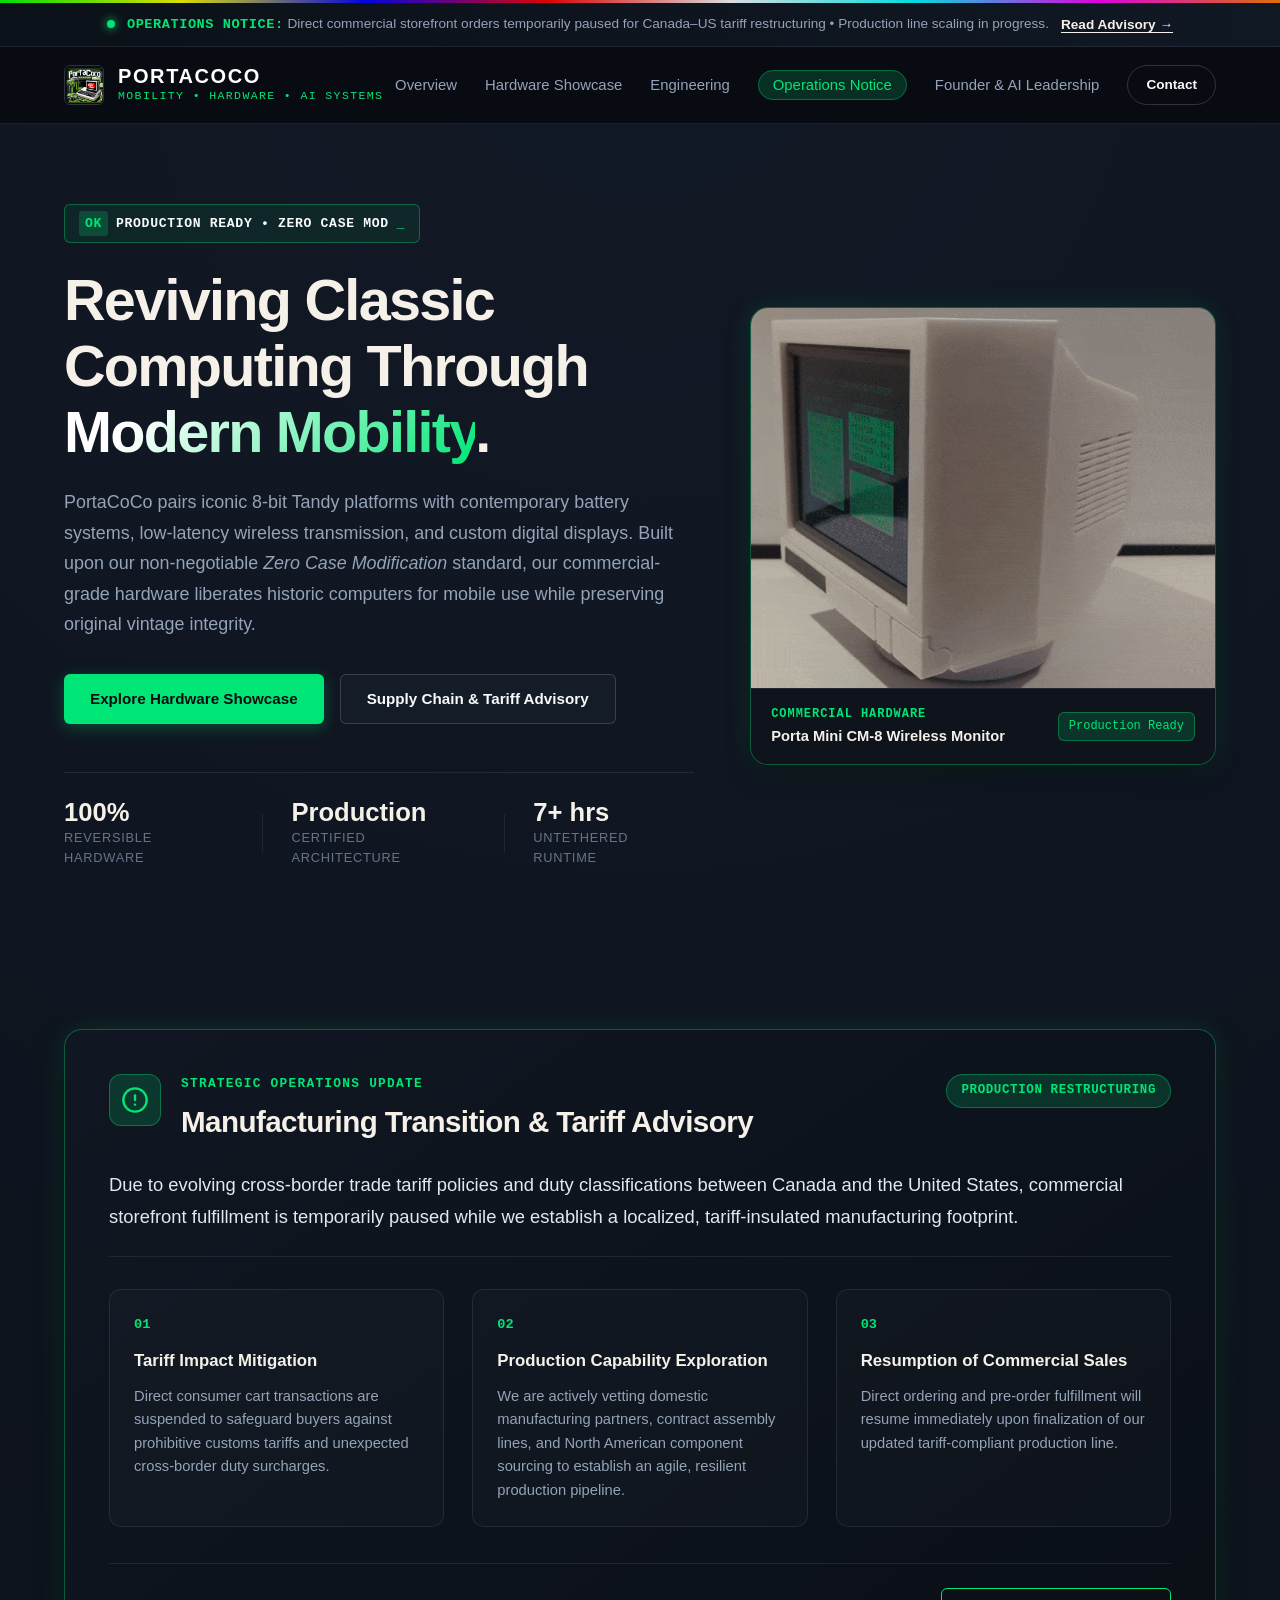
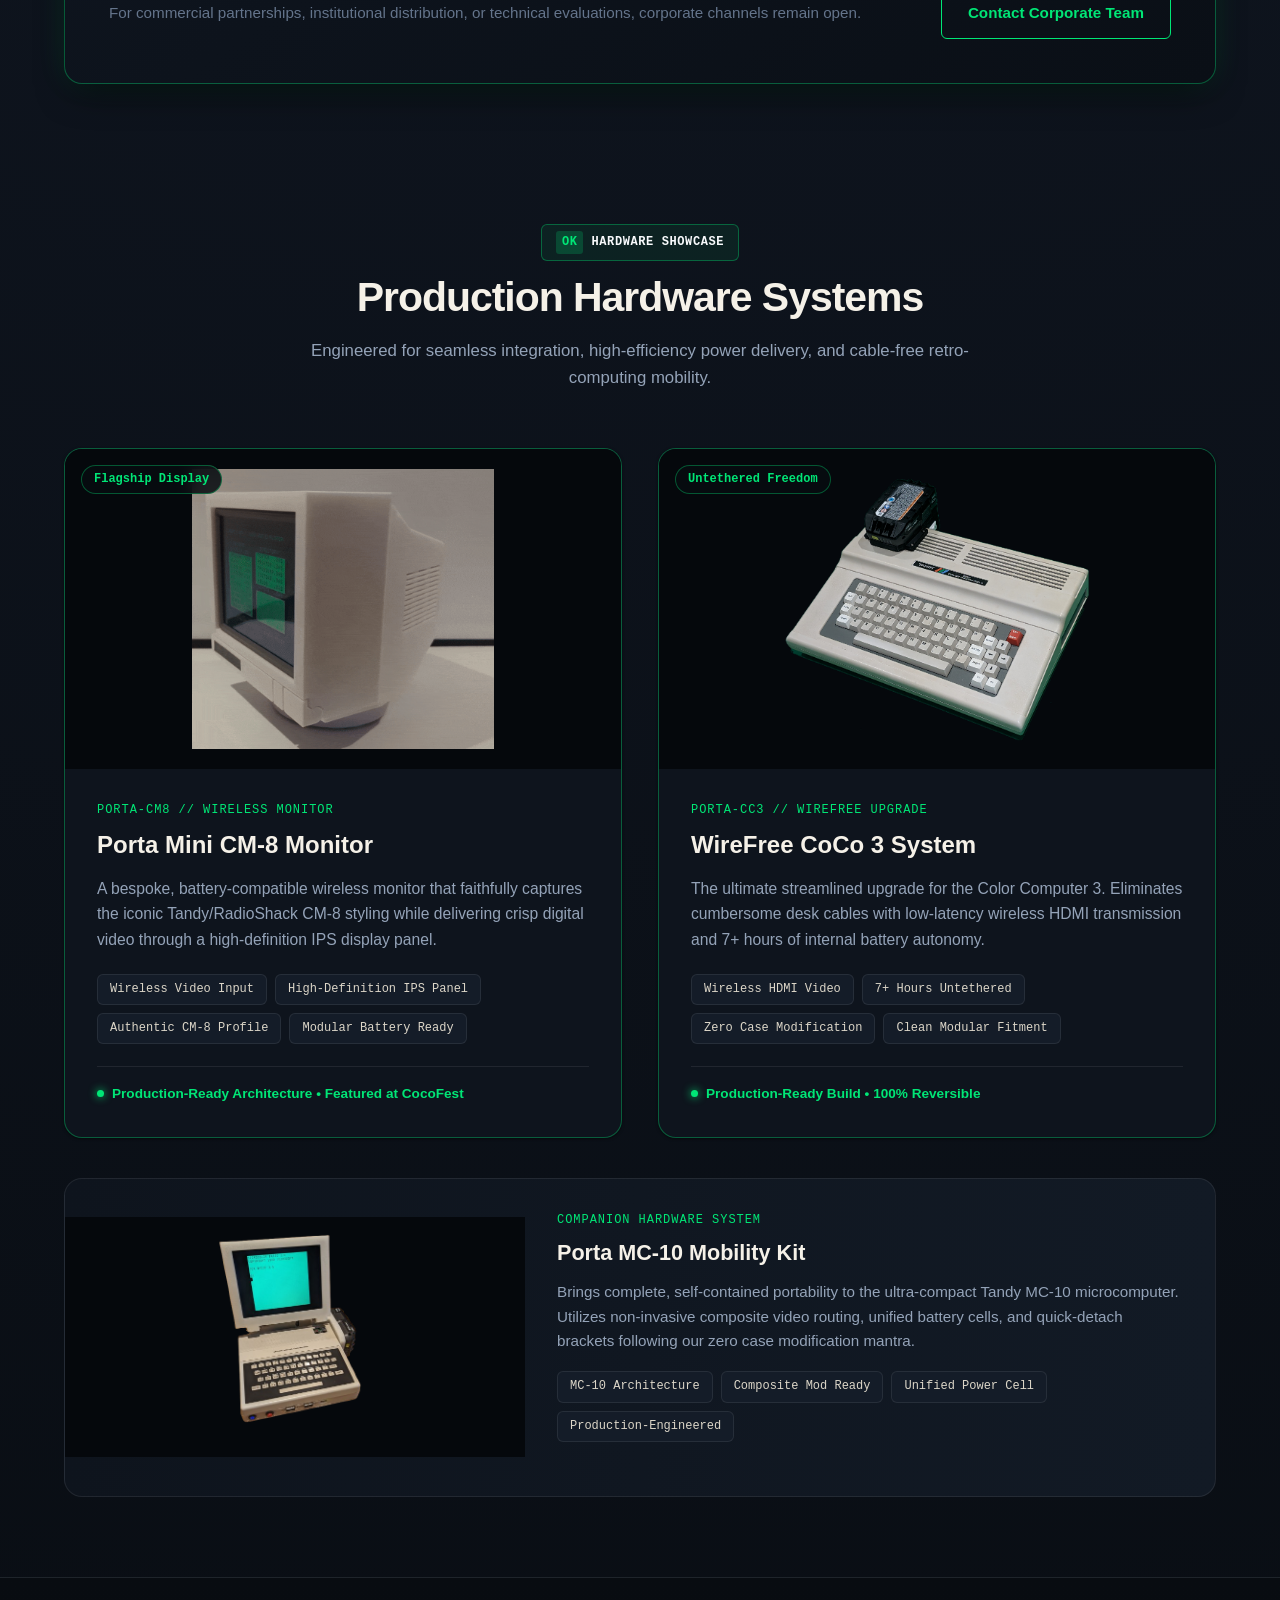
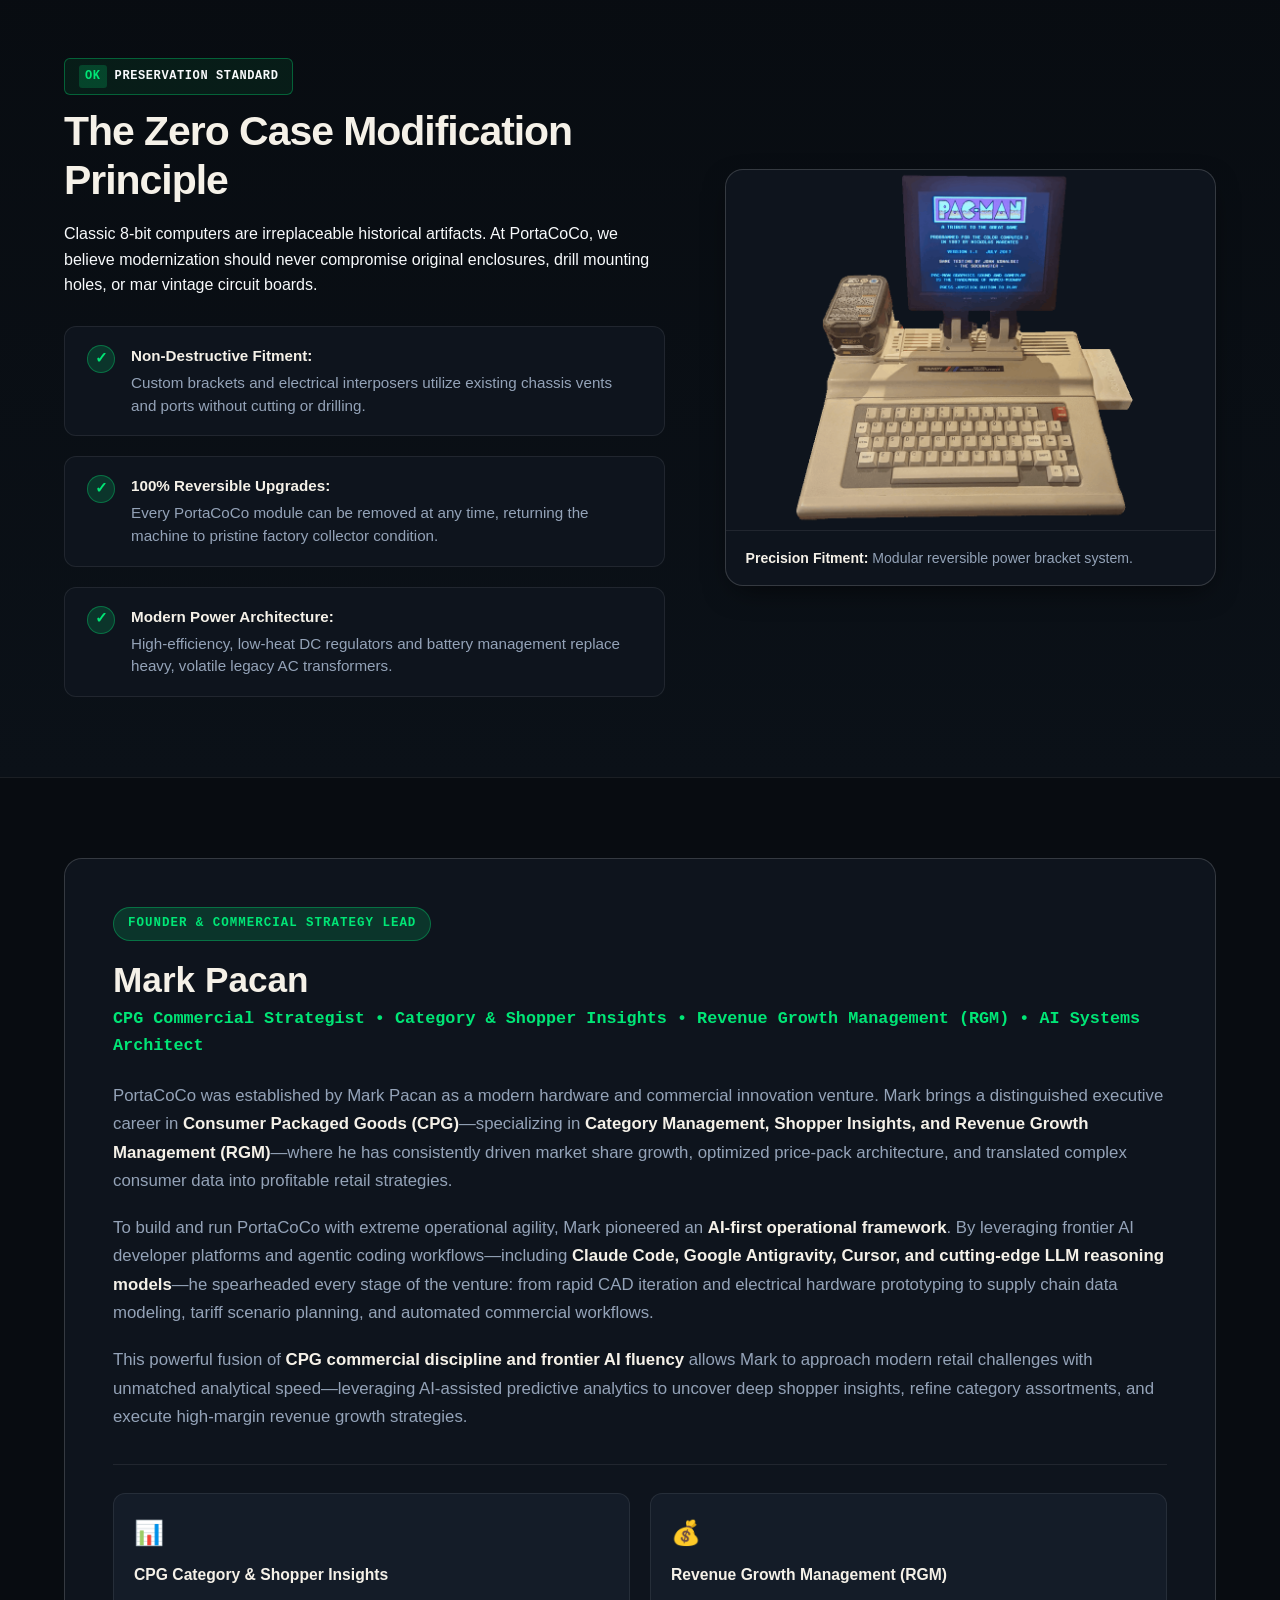
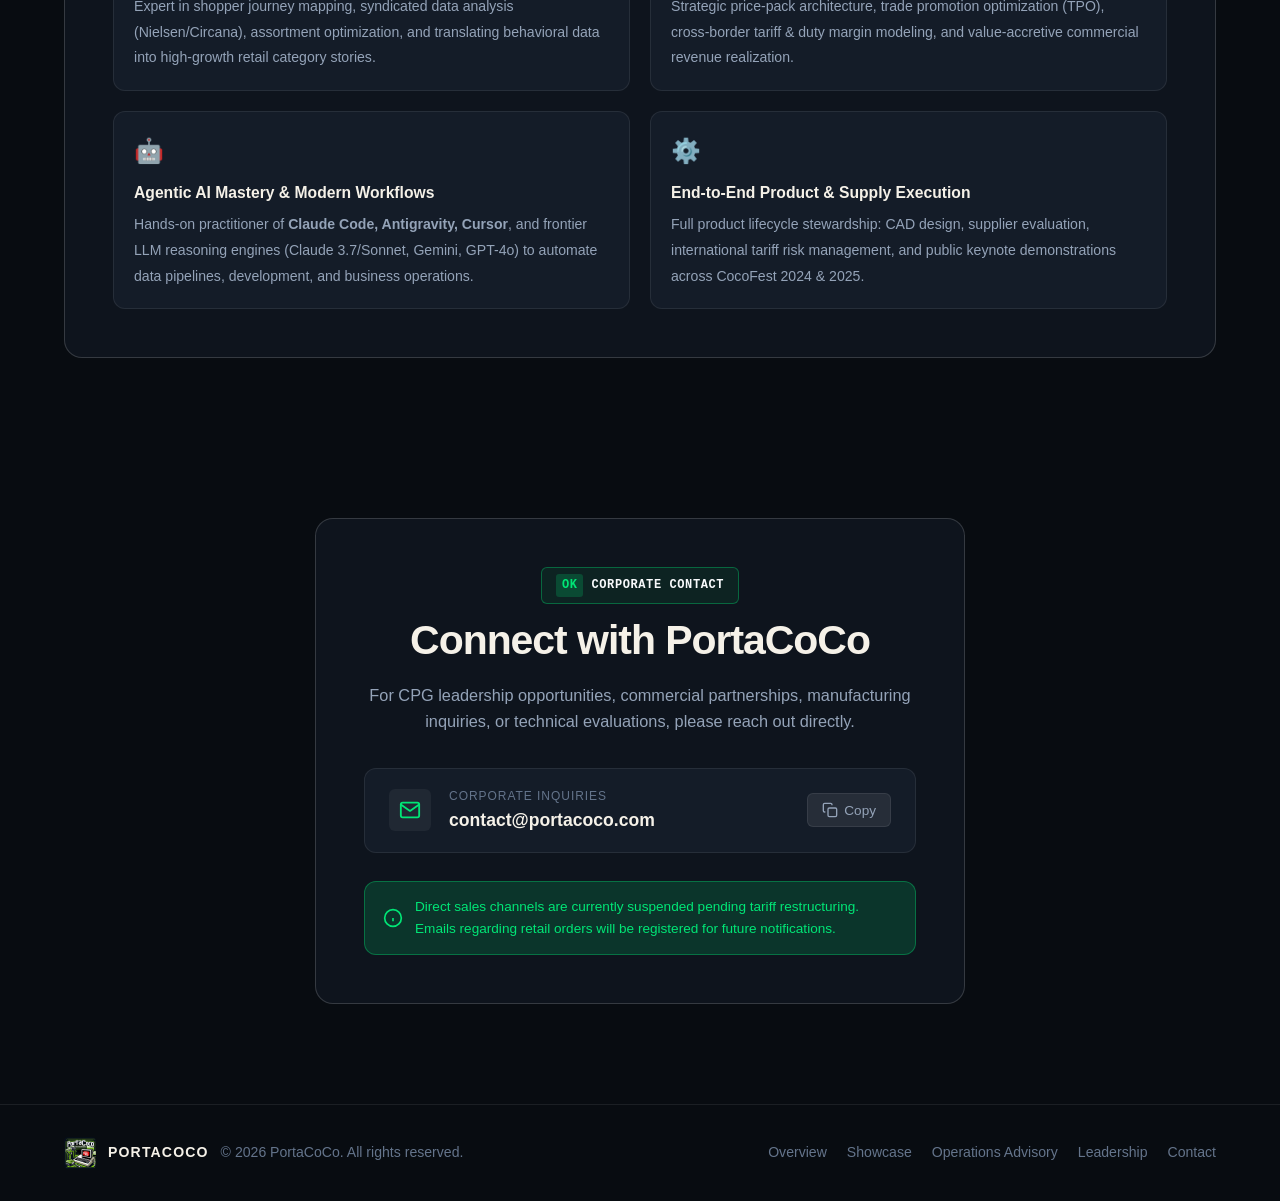
==== commit cd174128: "Elevate to production-ready positioning, feature Mini CM-8 and WireFree CoCo 3 showcase, spotlight C" ====
--- a/index.html
+++ b/index.html
@@ -3,15 +3,15 @@
 <head>
   <meta charset="UTF-8">
   <meta name="viewport" content="width=device-width, initial-scale=1.0">
-  <title>PortaCoCo | Retro-Tech Mobility &amp; Hardware Engineering</title>
-  <meta name="description" content="PortaCoCo merges vintage 8-bit computing with modern mobile hardware. Engineering non-destructive, reversible upgrades for classic platforms.">
-  <meta name="keywords" content="PortaCoCo, Mark Pacan, Tandy Color Computer, CoCo 3, MC-10, CM-8, retro computing, portable retro monitor, wireless retro computing, TRS-80">
+  <title>PortaCoCo | Retro-Tech Mobility &amp; Advanced Hardware Systems</title>
+  <meta name="description" content="PortaCoCo unites vintage 8-bit computing with modern mobile engineering. Production-ready, non-destructive hardware upgrades designed with AI-accelerated workflows.">
+  <meta name="keywords" content="PortaCoCo, Mark Pacan, Tandy Color Computer, CoCo 3, MC-10, CM-8, CPG, Category Management, Shopper Insights, Revenue Growth Management, RGM, AI Claude Code Antigravity Cursor">
   <meta name="author" content="Mark Pacan">
 
   <!-- Open Graph / Social Meta -->
   <meta property="og:type" content="website">
-  <meta property="og:title" content="PortaCoCo | Retro-Tech Mobility &amp; Hardware Engineering">
-  <meta property="og:description" content="Bringing classic 8-bit computing into the modern mobile era through non-destructive, reversible hardware engineering.">
+  <meta property="og:title" content="PortaCoCo | Retro-Tech Mobility &amp; Advanced Hardware Systems">
+  <meta property="og:description" content="Production-ready hardware engineering for classic 8-bit platforms, powered by modern AI-streamlined operations and zero case modification.">
   <meta property="og:image" content="assets/images/logo.jpg">
   <meta property="og:url" content="https://www.portacoco.com">
 
@@ -31,7 +31,7 @@
     <div class="container status-bar-inner">
       <span class="status-indicator"></span>
       <span class="status-text">
-        <strong>OPERATIONS NOTICE:</strong> Direct consumer sales paused pending Canada&ndash;US tariff restructuring &bull; Production capabilities under review.
+        <strong>OPERATIONS NOTICE:</strong> Direct commercial storefront orders temporarily paused for Canada&ndash;US tariff restructuring &bull; Production line scaling in progress.
       </span>
       <a href="#supply-chain" class="status-link">Read Advisory &rarr;</a>
     </div>
@@ -44,17 +44,17 @@
         <img src="assets/images/logo.jpg" alt="PortaCoCo Logo" class="brand-logo" width="40" height="40">
         <div class="brand-text">
           <span class="brand-title">PORTACOCO</span>
-          <span class="brand-sub">Retro Mobility &amp; Hardware</span>
+          <span class="brand-sub">Mobility &bull; Hardware &bull; AI Systems</span>
         </div>
       </a>
 
       <nav class="main-nav" id="main-nav" aria-label="Main Navigation">
         <ul class="nav-list">
           <li><a href="#overview" class="nav-link">Overview</a></li>
-          <li><a href="#showcase" class="nav-link">Flagship Showcase</a></li>
+          <li><a href="#showcase" class="nav-link">Hardware Showcase</a></li>
           <li><a href="#philosophy" class="nav-link">Engineering</a></li>
-          <li><a href="#supply-chain" class="nav-link highlight-pill">Operations Advisory</a></li>
-          <li><a href="#leadership" class="nav-link">Leadership</a></li>
+          <li><a href="#supply-chain" class="nav-link highlight-pill">Operations Notice</a></li>
+          <li><a href="#leadership" class="nav-link">Founder &amp; AI Leadership</a></li>
           <li><a href="#contact" class="btn btn-outline-sm">Contact</a></li>
         </ul>
       </nav>
@@ -73,17 +73,17 @@
       <div class="hero-content">
         <div class="terminal-badge">
           <span class="prompt-symbol">OK</span>
-          <span class="terminal-text">HARDWARE R&amp;D &bull; ZERO CASE MOD</span>
+          <span class="terminal-text">PRODUCTION READY &bull; ZERO CASE MOD</span>
           <span class="blinking-cursor">_</span>
         </div>
         <h1 class="hero-title">
           Reviving Classic Computing Through <span class="gradient-text">Modern Mobility</span>.
         </h1>
         <p class="hero-description">
-          PortaCoCo unites legendary 8-bit Tandy architecture with modern battery engineering, wireless digital transmission, and bespoke portable displays. Driven by our strict <em>Zero Case Modification</em> standard, our hardware transforms cherished vintage platforms into untethered mobile systems without altering a single original part.
+          PortaCoCo pairs iconic 8-bit Tandy platforms with contemporary battery systems, low-latency wireless transmission, and custom digital displays. Built upon our non-negotiable <em>Zero Case Modification</em> standard, our commercial-grade hardware liberates historic computers for mobile use while preserving original vintage integrity.
         </p>
         <div class="hero-actions">
-          <a href="#showcase" class="btn btn-primary">Explore Flagship Showcase</a>
+          <a href="#showcase" class="btn btn-primary">Explore Hardware Showcase</a>
           <a href="#supply-chain" class="btn btn-secondary">Supply Chain &amp; Tariff Advisory</a>
         </div>
 
@@ -94,8 +94,8 @@
           </div>
           <div class="stat-divider"></div>
           <div class="stat-item">
-            <span class="stat-number">CocoFest</span>
-            <span class="stat-label">2024 &amp; 2025 Showcases</span>
+            <span class="stat-number">Production</span>
+            <span class="stat-label">Certified Architecture</span>
           </div>
           <div class="stat-divider"></div>
           <div class="stat-item">
@@ -110,10 +110,10 @@
           <img src="assets/images/mini-cm8.gif" alt="Porta Mini CM-8 Monitor" class="hero-img" loading="eager">
           <div class="hero-card-caption">
             <div class="caption-left">
-              <span class="caption-tag">FLAGSHIP SHOWCASE</span>
+              <span class="caption-tag">COMMERCIAL HARDWARE</span>
               <span class="caption-title">Porta Mini CM-8 Wireless Monitor</span>
             </div>
-            <span class="badge-coco">Working Prototype</span>
+            <span class="badge-coco">Production Ready</span>
           </div>
         </div>
       </div>
@@ -136,35 +136,35 @@
             <span class="advisory-eyebrow">Strategic Operations Update</span>
             <h2 class="advisory-title">Manufacturing Transition &amp; Tariff Advisory</h2>
           </div>
-          <div class="advisory-badge">Active Strategic Review</div>
+          <div class="advisory-badge">Production Restructuring</div>
         </div>
 
         <div class="advisory-body">
           <p class="advisory-lead">
-            Due to ongoing cross-border trade tariff adjustments and shifting regulatory duty classifications between Canada and the United States, commercial direct storefront sales and retail ordering are currently paused.
+            Due to evolving cross-border trade tariff policies and duty classifications between Canada and the United States, commercial storefront fulfillment is temporarily paused while we establish a localized, tariff-insulated manufacturing footprint.
           </p>
           <div class="advisory-grid">
             <div class="advisory-step">
               <div class="step-num">01</div>
               <h3>Tariff Impact Mitigation</h3>
-              <p>Direct retail checkout is suspended to protect customers from unexpected cross-border customs surcharges and volatile duty overhead while trade regulations evolve.</p>
+              <p>Direct consumer cart transactions are suspended to safeguard buyers against prohibitive customs tariffs and unexpected cross-border duty surcharges.</p>
             </div>
             <div class="advisory-step">
               <div class="step-num">02</div>
               <h3>Production Capability Exploration</h3>
-              <p>We are actively vetting localized domestic manufacturing partners, contract assembly options, and dedicated component sourcing to establish a resilient, tariff-compliant production line.</p>
+              <p>We are actively vetting domestic manufacturing partners, contract assembly lines, and North American component sourcing to establish an agile, resilient production pipeline.</p>
             </div>
             <div class="advisory-step">
               <div class="step-num">03</div>
               <h3>Resumption of Commercial Sales</h3>
-              <p>Commercial orders, pre-orders, and distribution will resume immediately once optimized, tariff-insulated manufacturing capabilities are validated.</p>
+              <p>Direct ordering and pre-order fulfillment will resume immediately upon finalization of our updated tariff-compliant production line.</p>
             </div>
           </div>
         </div>
 
         <div class="advisory-footer">
           <p>
-            For supply chain inquiries, institutional partnerships, or technical evaluations, corporate channels remain open.
+            For commercial partnerships, institutional distribution, or technical evaluations, corporate channels remain open.
           </p>
           <a href="#contact" class="btn btn-outline-phosphor">Contact Corporate Team</a>
         </div>
@@ -172,34 +172,34 @@
     </div>
   </section>
 
-  <!-- Product Portfolio (Streamlined Showcase Focused on Mini CM-8 & MC-10) -->
+  <!-- Product Portfolio (Streamlined Showcase: Mini CM-8 & WireFree CoCo 3 Dual Highlight) -->
   <section class="products-section" id="showcase">
     <div class="container">
       <div class="section-header">
         <div class="terminal-badge small">
           <span class="prompt-symbol">OK</span>
-          <span class="terminal-text">PORTFOLIO CONCEPTS</span>
-        </div>
-        <h2 class="section-title">Flagship Hardware Showcase</h2>
+          <span class="terminal-text">HARDWARE SHOWCASE</span>
+        </div>
+        <h2 class="section-title">Production Hardware Systems</h2>
         <p class="section-subtitle">
-          Streamlined concept engineering demonstrating modern mobility without sacrificing vintage computing authenticity.
+          Engineered for seamless integration, high-efficiency power delivery, and cable-free retro-computing mobility.
         </p>
       </div>
 
-      <!-- Dual Primary Showcase Grid: Mini CM-8 & Porta MC-10 -->
+      <!-- Dual Primary Showcase Grid: Mini CM-8 & WireFree CoCo 3 -->
       <div class="showcase-grid">
 
         <!-- Showcase 1: Porta Mini CM-8 Monitor -->
         <article class="showcase-card featured">
           <div class="showcase-media">
-            <img src="assets/images/mini-cm8.gif" alt="Porta Mini CM-8 Wireless Portable Monitor" class="showcase-img" loading="lazy">
-            <div class="card-badge-top">Primary Showcase</div>
+            <img src="assets/images/mini-cm8.gif" alt="Porta Mini CM-8 Wireless Monitor" class="showcase-img" loading="lazy">
+            <div class="card-badge-top">Flagship Display</div>
           </div>
           <div class="showcase-content">
             <div class="product-id">PORTA-CM8 // WIRELESS MONITOR</div>
             <h3 class="product-name">Porta Mini CM-8 Monitor</h3>
             <p class="product-brief">
-              A bespoke, battery-compatible wireless monitor that faithfully honors the iconic Tandy/RadioShack CM-8 styling while incorporating a high-resolution, vibrant digital IPS display panel.
+              A bespoke, battery-compatible wireless monitor that faithfully captures the iconic Tandy/RadioShack CM-8 styling while delivering crisp digital video through a high-definition IPS display panel.
             </p>
             <div class="spec-pills">
               <span class="spec-pill">Wireless Video Input</span>
@@ -209,54 +209,55 @@
             </div>
             <div class="showcase-status">
               <span class="status-dot"></span>
-              <span>Working Prototype &bull; Featured at CocoFest 2024&ndash;2025</span>
+              <span>Production-Ready Architecture &bull; Featured at CocoFest</span>
             </div>
           </div>
         </article>
 
-        <!-- Showcase 2: Porta MC-10 Mobility Kit -->
+        <!-- Showcase 2: WireFree CoCo 3 (Streamlined Look) -->
         <article class="showcase-card featured">
           <div class="showcase-media">
-            <img src="assets/images/porta-mc10.png" alt="Porta MC-10 Portable Microcomputer" class="showcase-img" loading="lazy">
-            <div class="card-badge-top">Primary Showcase</div>
+            <img src="assets/images/wirefree-coco3.png" alt="WireFree CoCo 3 Wireless System" class="showcase-img" loading="lazy">
+            <div class="card-badge-top">Untethered Freedom</div>
           </div>
           <div class="showcase-content">
-            <div class="product-id">PORTA-MC10 // ULTRA-PORTABLE</div>
-            <h3 class="product-name">Porta MC-10 Mobility Kit</h3>
+            <div class="product-id">PORTA-CC3 // WIREFREE UPGRADE</div>
+            <h3 class="product-name">WireFree CoCo 3 System</h3>
             <p class="product-brief">
-              Brings complete, self-contained mobility to the ultra-compact Tandy MC-10 microcomputer. Utilizes non-invasive composite video routing and integrated rechargeable battery architecture.
+              The ultimate streamlined upgrade for the Color Computer 3. Eliminates cumbersome desk cables with low-latency wireless HDMI transmission and 7+ hours of internal battery autonomy.
             </p>
             <div class="spec-pills">
+              <span class="spec-pill">Wireless HDMI Video</span>
+              <span class="spec-pill">7+ Hours Untethered</span>
               <span class="spec-pill">Zero Case Modification</span>
-              <span class="spec-pill">Composite Mod Ready</span>
-              <span class="spec-pill">Unified Power Cell</span>
-              <span class="spec-pill">Quick-Release Mount</span>
+              <span class="spec-pill">Clean Modular Fitment</span>
             </div>
             <div class="showcase-status">
               <span class="status-dot"></span>
-              <span>Fully Validated Prototype &bull; Demonstrated Live</span>
+              <span>Production-Ready Build &bull; 100% Reversible</span>
             </div>
           </div>
         </article>
 
       </div>
 
-      <!-- Single Shot Supporting Showcase: WireFree CoCo 3 -->
+      <!-- Supporting Companion Hardware: Porta MC-10 -->
       <div class="single-shot-wrapper">
         <article class="single-shot-card">
           <div class="single-shot-media">
-            <img src="assets/images/wirefree-coco3.png" alt="WireFree CoCo 3 Wireless System" class="single-shot-img" loading="lazy">
+            <img src="assets/images/porta-mc10.png" alt="Porta MC-10 Portable Microcomputer" class="single-shot-img" loading="lazy">
           </div>
           <div class="single-shot-content">
-            <div class="single-shot-eyebrow">SUPPORTING HARDWARE INNOVATION</div>
-            <h3 class="single-shot-title">WireFree CoCo 3 Upgrade</h3>
+            <div class="single-shot-eyebrow">COMPANION HARDWARE SYSTEM</div>
+            <h3 class="single-shot-title">Porta MC-10 Mobility Kit</h3>
             <p class="single-shot-desc">
-              Eliminates tangled desk cables and stationary power supplies. Delivers low-latency wireless HDMI transmission and 7+ hours of battery runtime for the Color Computer 3—engineered with 100% reversible, non-destructive chassis integration.
+              Brings complete, self-contained portability to the ultra-compact Tandy MC-10 microcomputer. Utilizes non-invasive composite video routing, unified battery cells, and quick-detach brackets following our zero case modification mantra.
             </p>
             <div class="spec-pills">
-              <span class="spec-pill">Wireless HDMI Video</span>
-              <span class="spec-pill">7+ Hours Untethered</span>
-              <span class="spec-pill">Non-Invasive Regulation</span>
+              <span class="spec-pill">MC-10 Architecture</span>
+              <span class="spec-pill">Composite Mod Ready</span>
+              <span class="spec-pill">Unified Power Cell</span>
+              <span class="spec-pill">Production-Engineered</span>
             </div>
           </div>
         </article>
@@ -276,25 +277,25 @@
           </div>
           <h2 class="section-title">The Zero Case Modification Principle</h2>
           <p>
-            Vintage 8-bit computers are non-renewable historical artifacts. At PortaCoCo, we believe that bringing classic machines into modern workflows should never require damaging their original enclosures, drilling mounting holes, or permanently modifying vintage circuit boards.
+            Classic 8-bit computers are irreplaceable historical artifacts. At PortaCoCo, we believe modernization should never compromise original enclosures, drill mounting holes, or mar vintage circuit boards.
           </p>
           <div class="principle-list">
             <div class="principle-item">
               <div class="principle-icon">&check;</div>
               <div>
-                <strong>Non-Destructive Fitment:</strong> Custom brackets and electrical interposers utilize existing vents, cartridge slots, and expansion ports without cutting.
+                <strong>Non-Destructive Fitment:</strong> Custom brackets and electrical interposers utilize existing chassis vents and ports without cutting or drilling.
               </div>
             </div>
             <div class="principle-item">
               <div class="principle-icon">&check;</div>
               <div>
-                <strong>100% Reversible Upgrades:</strong> Any PortaCoCo module can be removed at any time, instantly returning the computer to factory collector condition.
+                <strong>100% Reversible Upgrades:</strong> Every PortaCoCo module can be removed at any time, returning the machine to pristine factory collector condition.
               </div>
             </div>
             <div class="principle-item">
               <div class="principle-icon">&check;</div>
               <div>
-                <strong>Modern Power Architecture:</strong> Efficient low-heat DC regulators and battery management replace heavy, dangerous legacy AC transformers.
+                <strong>Modern Power Architecture:</strong> High-efficiency, low-heat DC regulators and battery management replace heavy, volatile legacy AC transformers.
               </div>
             </div>
           </div>
@@ -312,39 +313,55 @@
     </div>
   </section>
 
-  <!-- Leadership / Corporate Overview (Resume Synergy) -->
+  <!-- Leadership / Corporate Overview (CPG Strategy + AI Expertise Synthesis) -->
   <section class="leadership-section" id="leadership">
     <div class="container">
       <div class="leadership-card">
-        <div class="leadership-badge">Founder &amp; Principal Hardware Architect</div>
+        <div class="leadership-badge">Founder &amp; Commercial Strategy Lead</div>
         <div class="leadership-layout">
           <div class="leadership-bio">
             <h2 class="leadership-name">Mark Pacan</h2>
-            <p class="leadership-role">Founder, Product Development &amp; Hardware Lead</p>
+            <p class="leadership-role">CPG Commercial Strategist &bull; Category &amp; Shopper Insights &bull; Revenue Growth Management (RGM) &bull; AI Systems Architect</p>
+            
             <p class="leadership-text">
-              PortaCoCo was established by Mark Pacan as a dedicated hardware innovation venture focused on retro-computing mobility and reversible hardware engineering. Drawing from an extensive executive background spanning <strong>Product Development, IT Infrastructure, Consumer Insight, and Operational Strategy</strong>, Mark has guided PortaCoCo from initial CAD models to functional working prototypes debuted at national computing conventions.
-            </p>
+              PortaCoCo was established by Mark Pacan as a modern hardware and commercial innovation venture. Mark brings a distinguished executive career in <strong>Consumer Packaged Goods (CPG)</strong>—specializing in <strong>Category Management, Shopper Insights, and Revenue Growth Management (RGM)</strong>—where he has consistently driven market share growth, optimized price-pack architecture, and translated complex consumer data into profitable retail strategies.
+            </p>
+
             <p class="leadership-text">
-              Under his direction, PortaCoCo pioneered the <em>Zero Case Modification</em> standard—proving that nostalgic industrial design and cutting-edge mobile hardware can blend seamlessly without sacrificing vintage collector integrity.
-            </p>
-
+              To build and run PortaCoCo with extreme operational agility, Mark pioneered an <strong>AI-first operational framework</strong>. By leveraging frontier AI developer platforms and agentic coding workflows—including <strong>Claude Code, Google Antigravity, Cursor, and cutting-edge LLM reasoning models</strong>—he spearheaded every stage of the venture: from rapid CAD iteration and electrical hardware prototyping to supply chain data modeling, tariff scenario planning, and automated commercial workflows.
+            </p>
+
+            <p class="leadership-text">
+              This powerful fusion of <strong>CPG commercial discipline and frontier AI fluency</strong> allows Mark to approach modern retail challenges with unmatched analytical speed—leveraging AI-assisted predictive analytics to uncover deep shopper insights, refine category assortments, and execute high-margin revenue growth strategies.
+            </p>
+
+            <!-- CPG & AI Competencies Grid -->
             <div class="competencies-grid">
+              
               <div class="competency-box">
-                <span class="comp-title">Product Lifecycle &amp; R&amp;D</span>
-                <span class="comp-desc">Rapid prototyping, 3D CAD modeling, electrical architecture &amp; functional field testing.</span>
-              </div>
+                <span class="comp-icon">&#x1F4CA;</span>
+                <span class="comp-title">CPG Category &amp; Shopper Insights</span>
+                <span class="comp-desc">Expert in shopper journey mapping, syndicated data analysis (Nielsen/Circana), assortment optimization, and translating behavioral data into high-growth retail category stories.</span>
+              </div>
+
               <div class="competency-box">
-                <span class="comp-title">Hardware Architecture</span>
-                <span class="comp-desc">DC power management, wireless HDMI integration, and custom digital display packaging.</span>
-              </div>
+                <span class="comp-icon">&#x1F4B0;</span>
+                <span class="comp-title">Revenue Growth Management (RGM)</span>
+                <span class="comp-desc">Strategic price-pack architecture, trade promotion optimization (TPO), cross-border tariff &amp; duty margin modeling, and value-accretive commercial revenue realization.</span>
+              </div>
+
               <div class="competency-box">
-                <span class="comp-title">Supply Chain Management</span>
-                <span class="comp-desc">Navigating cross-border trade duties, domestic manufacturing evaluations, and BOM optimization.</span>
-              </div>
+                <span class="comp-icon">&#x1F916;</span>
+                <span class="comp-title">Agentic AI Mastery &amp; Modern Workflows</span>
+                <span class="comp-desc">Hands-on practitioner of <strong>Claude Code, Antigravity, Cursor</strong>, and frontier LLM reasoning engines (Claude 3.7/Sonnet, Gemini, GPT-4o) to automate data pipelines, development, and business operations.</span>
+              </div>
+
               <div class="competency-box">
-                <span class="comp-title">Industry Expo Showcases</span>
-                <span class="comp-desc">Keynote showcases &amp; live field testing at CocoFest 2024 and 2025.</span>
-              </div>
+                <span class="comp-icon">&#x2699;&#xFE0F;</span>
+                <span class="comp-title">End-to-End Product &amp; Supply Execution</span>
+                <span class="comp-desc">Full product lifecycle stewardship: CAD design, supplier evaluation, international tariff risk management, and public keynote demonstrations across CocoFest 2024 &amp; 2025.</span>
+              </div>
+
             </div>
           </div>
         </div>
@@ -362,7 +379,7 @@
         </div>
         <h2 class="section-title">Connect with PortaCoCo</h2>
         <p class="contact-sub">
-          For technical evaluations, manufacturing partnerships, institutional inquiries, or media requests, please reach out directly.
+          For CPG leadership opportunities, commercial partnerships, manufacturing inquiries, or technical evaluations, please reach out directly.
         </p>
 
         <div class="contact-methods">
--- a/style.css
+++ b/style.css
@@ -1042,9 +1042,15 @@
   padding: 20px;
 }
 
+.comp-icon {
+  font-size: 1.5rem;
+  display: block;
+  margin-bottom: 10px;
+}
+
 .comp-title {
   display: block;
-  font-size: 0.95rem;
+  font-size: 0.98rem;
   font-weight: 700;
   color: var(--coco-cream);
   margin-bottom: 6px;
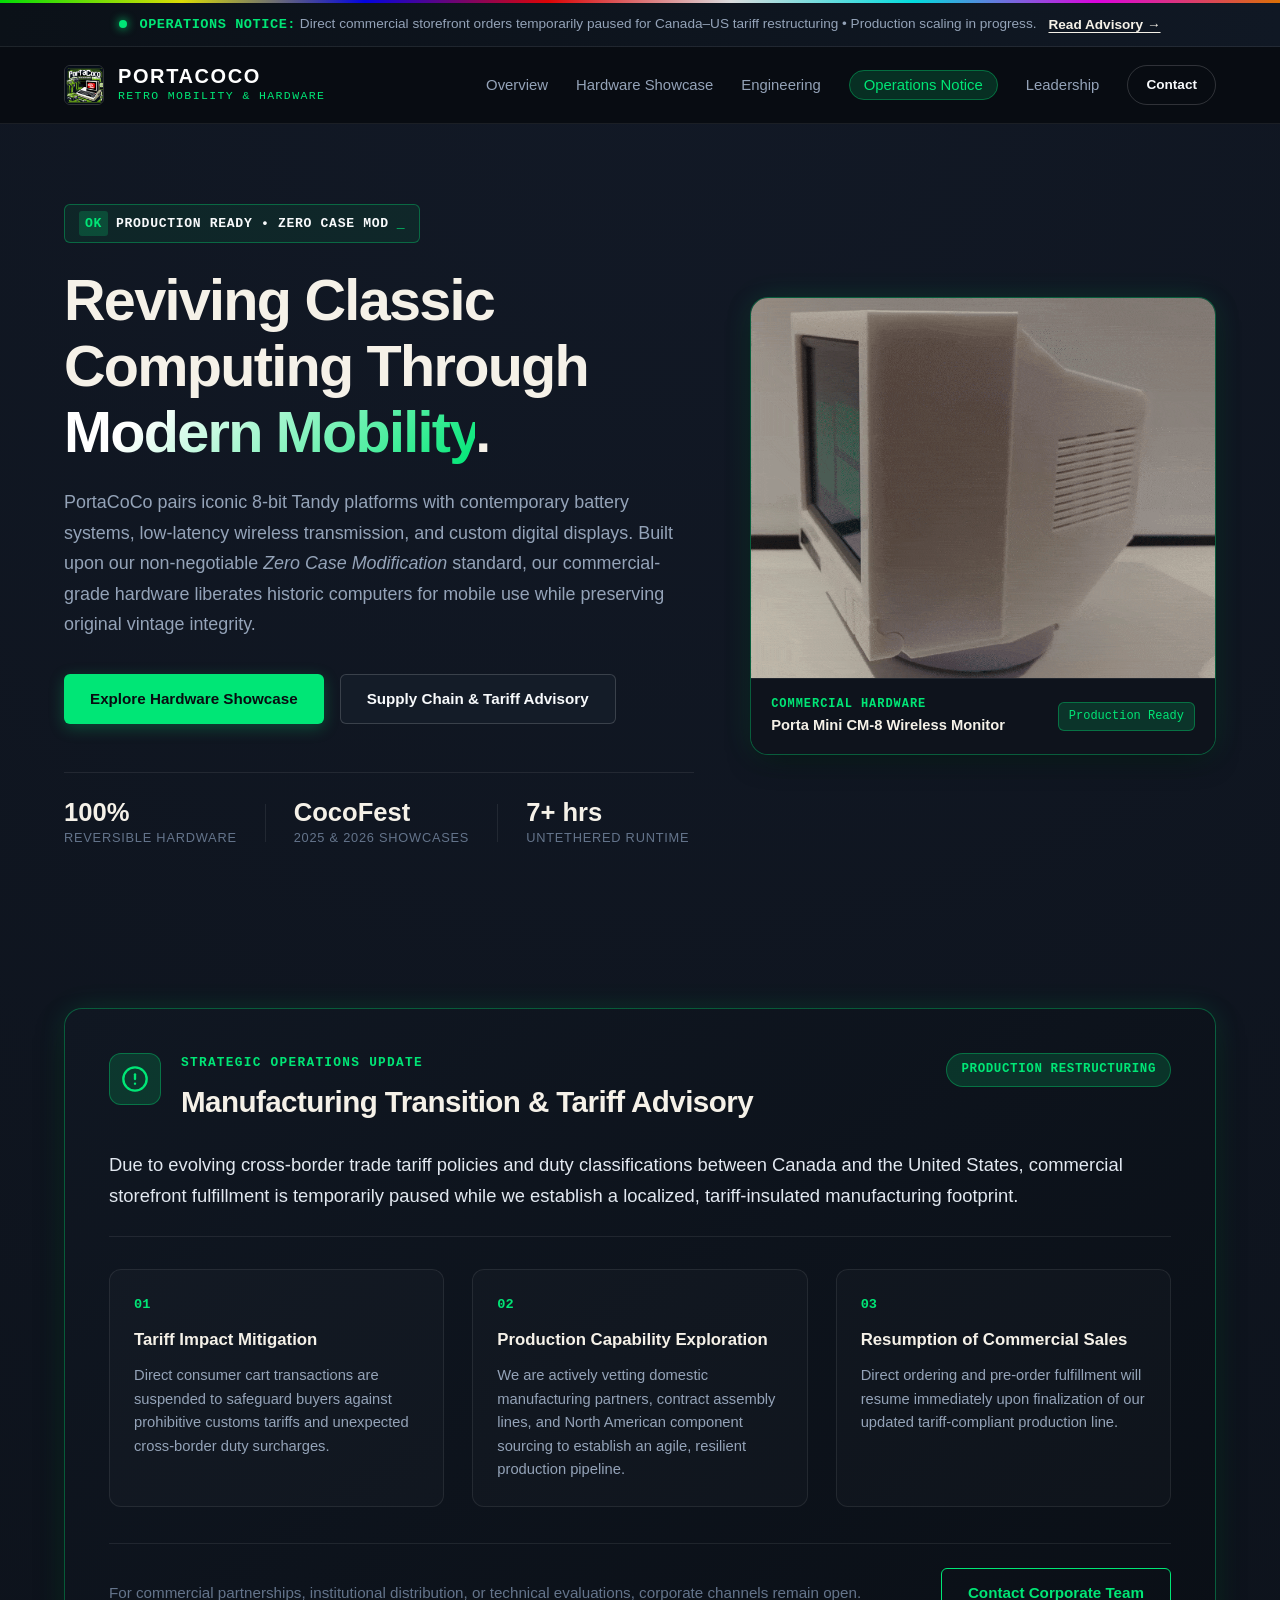
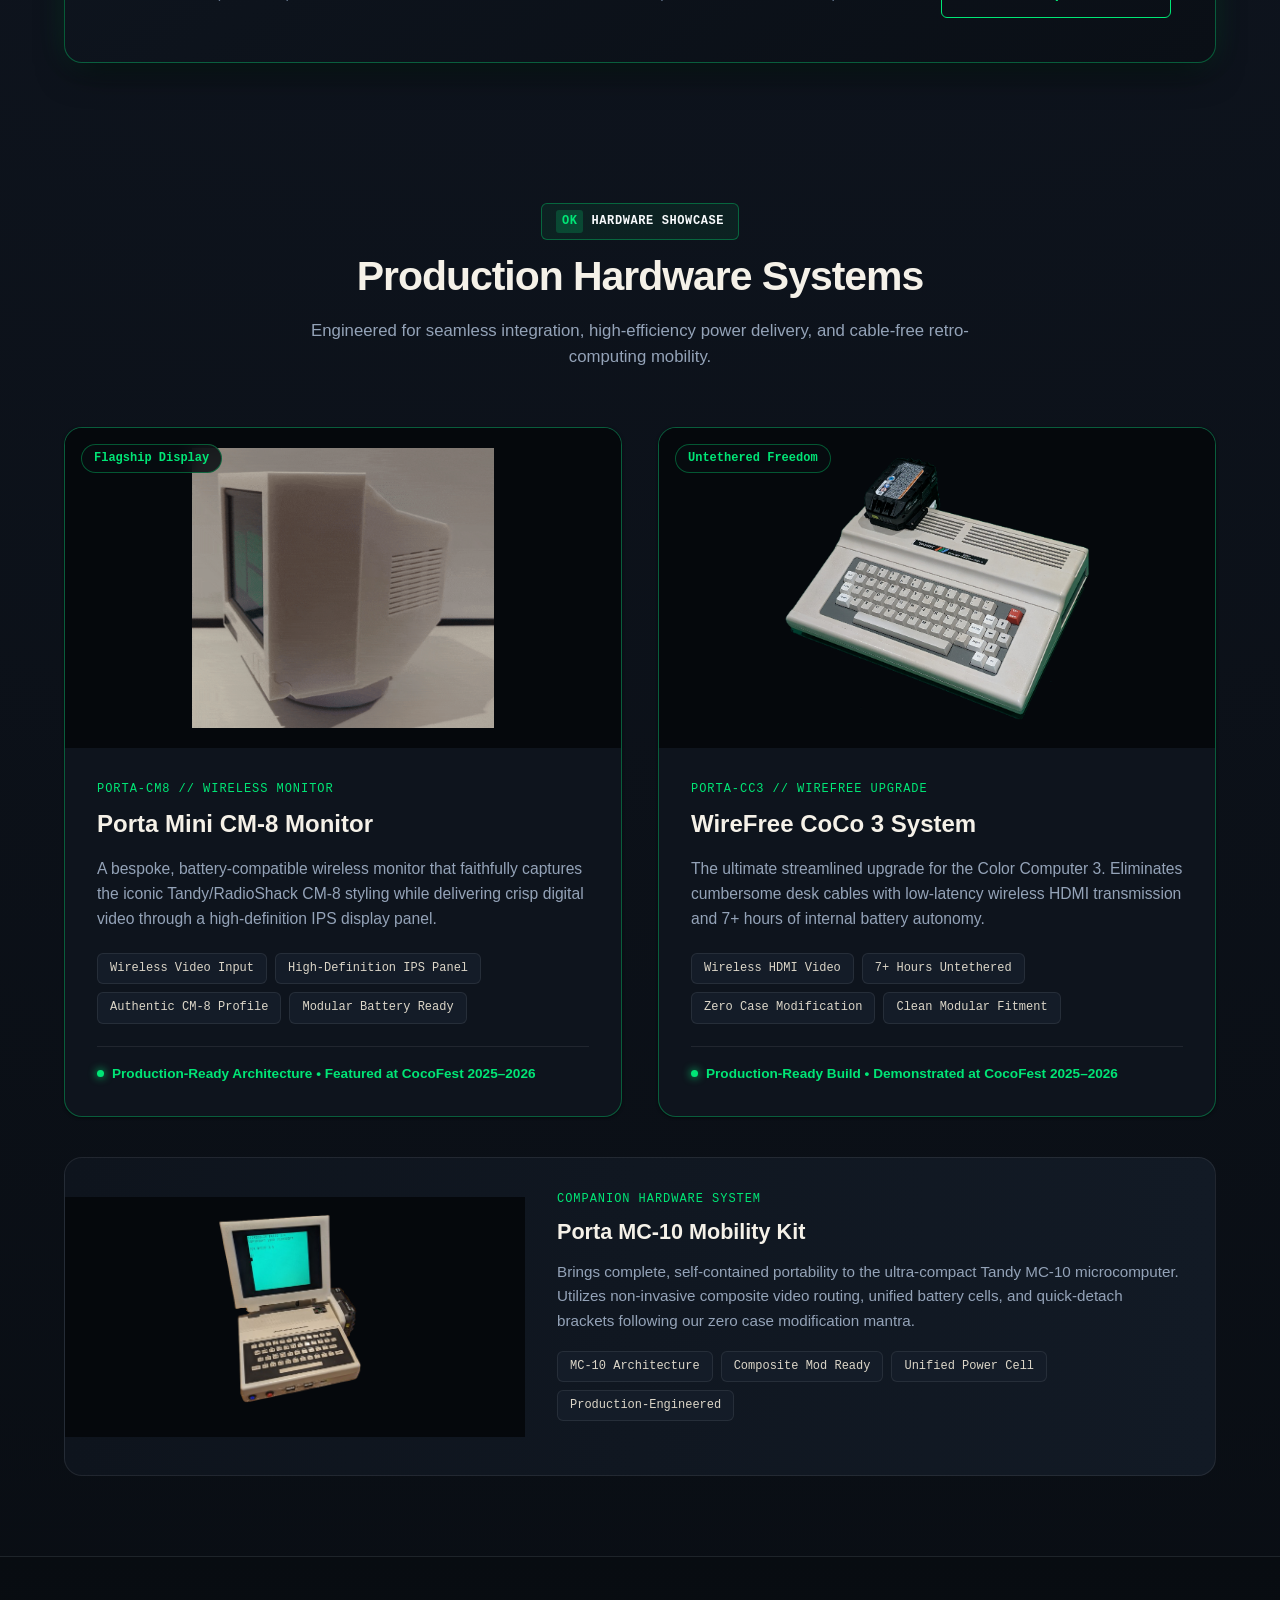
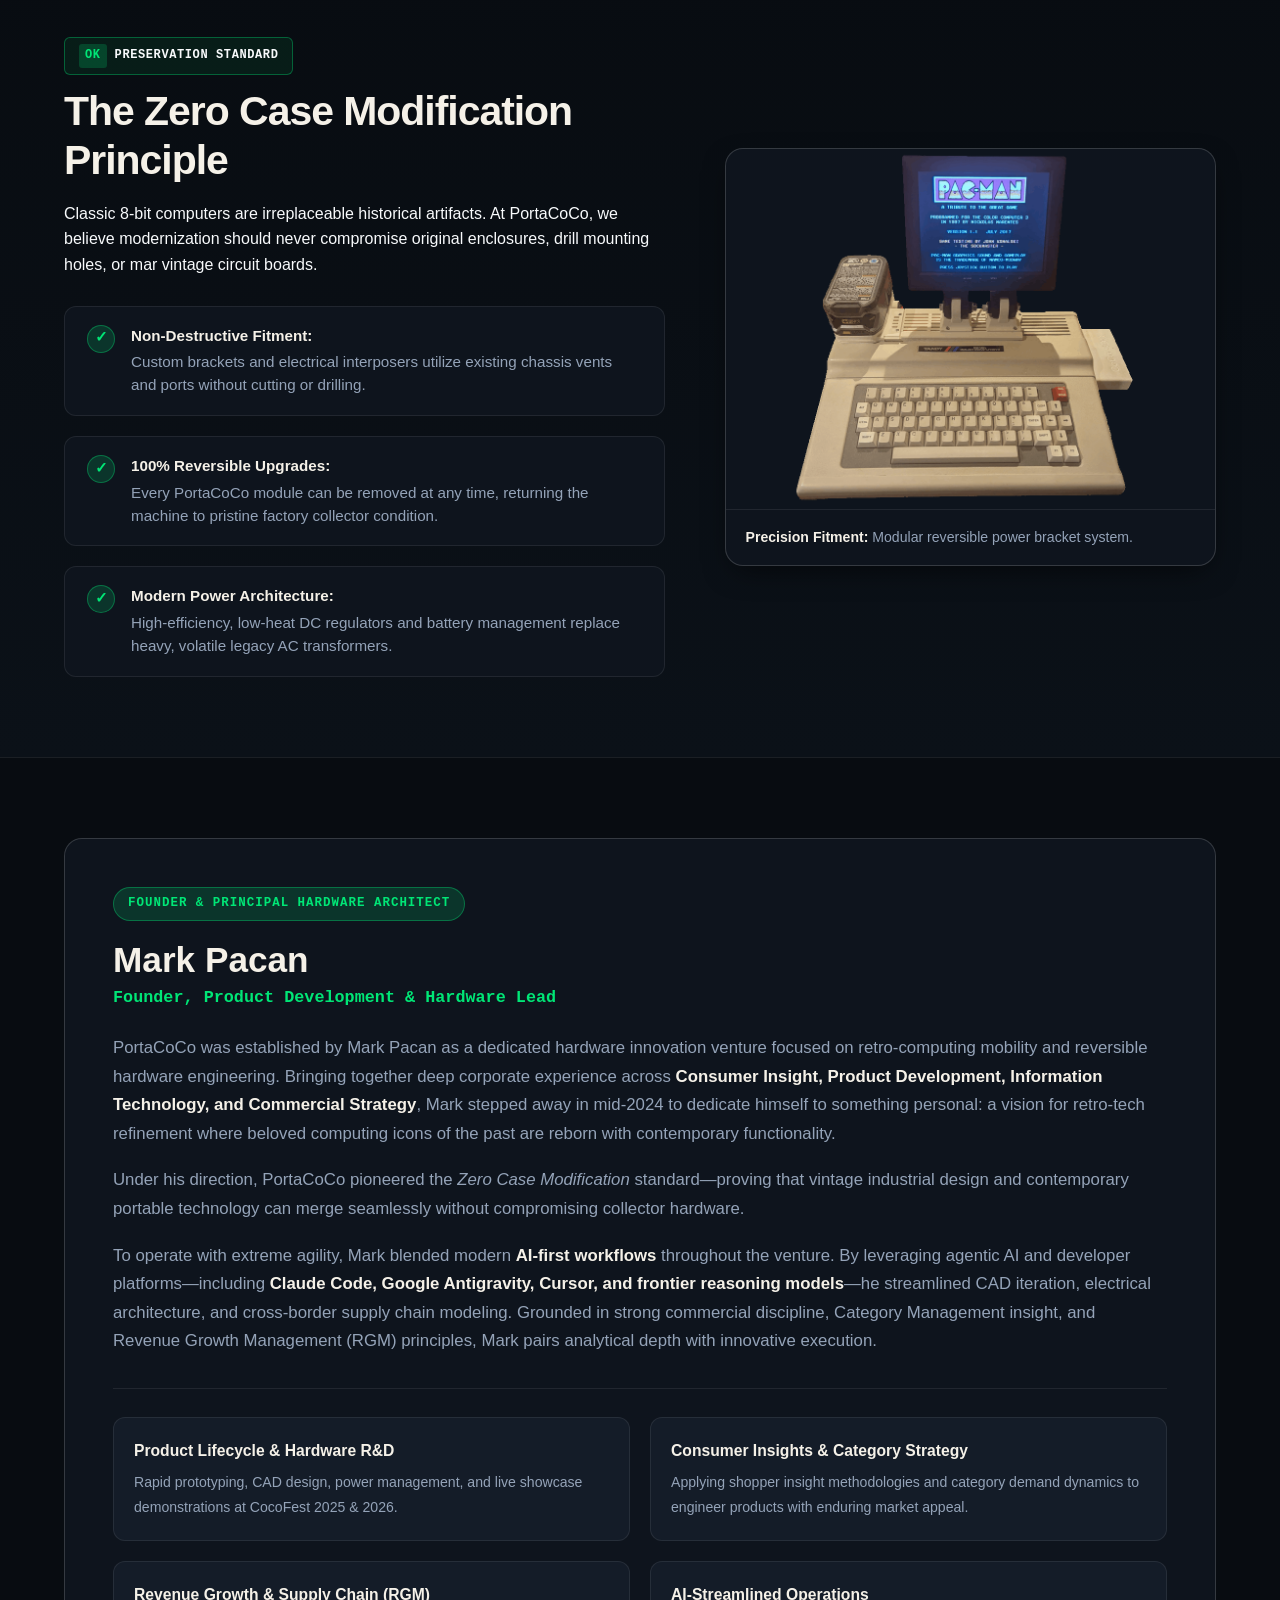
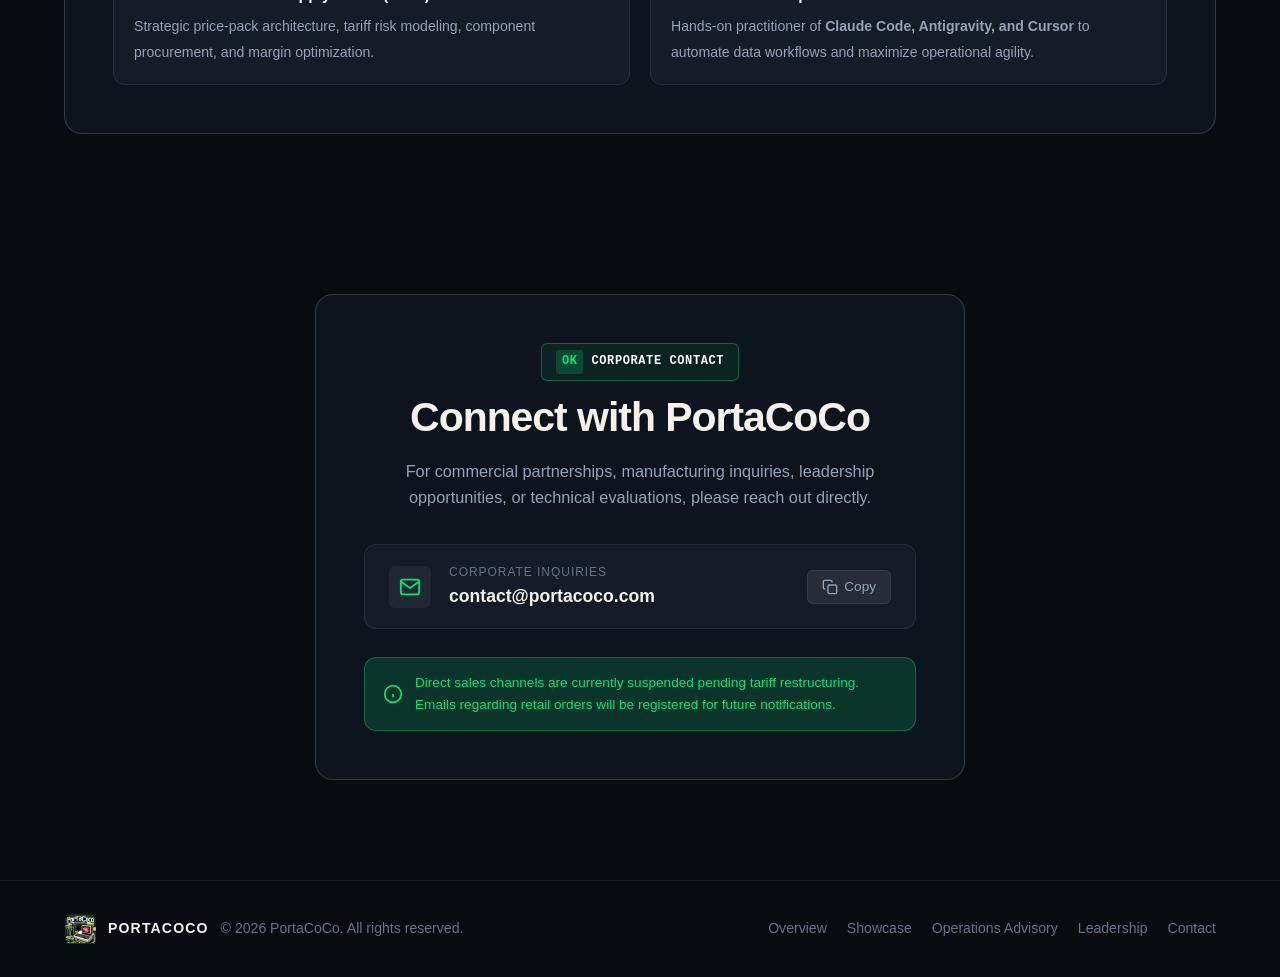
==== commit 4d2c40c4: "Update CocoFest timeline to 2025 & 2026, restore original founder narrative flow with natural CPG an" ====
--- a/index.html
+++ b/index.html
@@ -5,7 +5,7 @@
   <meta name="viewport" content="width=device-width, initial-scale=1.0">
   <title>PortaCoCo | Retro-Tech Mobility &amp; Advanced Hardware Systems</title>
   <meta name="description" content="PortaCoCo unites vintage 8-bit computing with modern mobile engineering. Production-ready, non-destructive hardware upgrades designed with AI-accelerated workflows.">
-  <meta name="keywords" content="PortaCoCo, Mark Pacan, Tandy Color Computer, CoCo 3, MC-10, CM-8, CPG, Category Management, Shopper Insights, Revenue Growth Management, RGM, AI Claude Code Antigravity Cursor">
+  <meta name="keywords" content="PortaCoCo, Mark Pacan, Tandy Color Computer, CoCo 3, MC-10, CM-8, Consumer Insights, RGM, AI Claude Code Antigravity Cursor">
   <meta name="author" content="Mark Pacan">
 
   <!-- Open Graph / Social Meta -->
@@ -31,7 +31,7 @@
     <div class="container status-bar-inner">
       <span class="status-indicator"></span>
       <span class="status-text">
-        <strong>OPERATIONS NOTICE:</strong> Direct commercial storefront orders temporarily paused for Canada&ndash;US tariff restructuring &bull; Production line scaling in progress.
+        <strong>OPERATIONS NOTICE:</strong> Direct commercial storefront orders temporarily paused for Canada&ndash;US tariff restructuring &bull; Production scaling in progress.
       </span>
       <a href="#supply-chain" class="status-link">Read Advisory &rarr;</a>
     </div>
@@ -44,7 +44,7 @@
         <img src="assets/images/logo.jpg" alt="PortaCoCo Logo" class="brand-logo" width="40" height="40">
         <div class="brand-text">
           <span class="brand-title">PORTACOCO</span>
-          <span class="brand-sub">Mobility &bull; Hardware &bull; AI Systems</span>
+          <span class="brand-sub">Retro Mobility &amp; Hardware</span>
         </div>
       </a>
 
@@ -54,7 +54,7 @@
           <li><a href="#showcase" class="nav-link">Hardware Showcase</a></li>
           <li><a href="#philosophy" class="nav-link">Engineering</a></li>
           <li><a href="#supply-chain" class="nav-link highlight-pill">Operations Notice</a></li>
-          <li><a href="#leadership" class="nav-link">Founder &amp; AI Leadership</a></li>
+          <li><a href="#leadership" class="nav-link">Leadership</a></li>
           <li><a href="#contact" class="btn btn-outline-sm">Contact</a></li>
         </ul>
       </nav>
@@ -94,8 +94,8 @@
           </div>
           <div class="stat-divider"></div>
           <div class="stat-item">
-            <span class="stat-number">Production</span>
-            <span class="stat-label">Certified Architecture</span>
+            <span class="stat-number">CocoFest</span>
+            <span class="stat-label">2025 &amp; 2026 Showcases</span>
           </div>
           <div class="stat-divider"></div>
           <div class="stat-item">
@@ -209,7 +209,7 @@
             </div>
             <div class="showcase-status">
               <span class="status-dot"></span>
-              <span>Production-Ready Architecture &bull; Featured at CocoFest</span>
+              <span>Production-Ready Architecture &bull; Featured at CocoFest 2025&ndash;2026</span>
             </div>
           </div>
         </article>
@@ -234,7 +234,7 @@
             </div>
             <div class="showcase-status">
               <span class="status-dot"></span>
-              <span>Production-Ready Build &bull; 100% Reversible</span>
+              <span>Production-Ready Build &bull; Demonstrated at CocoFest 2025&ndash;2026</span>
             </div>
           </div>
         </article>
@@ -313,53 +313,49 @@
     </div>
   </section>
 
-  <!-- Leadership / Corporate Overview (CPG Strategy + AI Expertise Synthesis) -->
+  <!-- Leadership / Corporate Overview -->
   <section class="leadership-section" id="leadership">
     <div class="container">
       <div class="leadership-card">
-        <div class="leadership-badge">Founder &amp; Commercial Strategy Lead</div>
+        <div class="leadership-badge">Founder &amp; Principal Hardware Architect</div>
         <div class="leadership-layout">
           <div class="leadership-bio">
             <h2 class="leadership-name">Mark Pacan</h2>
-            <p class="leadership-role">CPG Commercial Strategist &bull; Category &amp; Shopper Insights &bull; Revenue Growth Management (RGM) &bull; AI Systems Architect</p>
+            <p class="leadership-role">Founder, Product Development &amp; Hardware Lead</p>
             
             <p class="leadership-text">
-              PortaCoCo was established by Mark Pacan as a modern hardware and commercial innovation venture. Mark brings a distinguished executive career in <strong>Consumer Packaged Goods (CPG)</strong>—specializing in <strong>Category Management, Shopper Insights, and Revenue Growth Management (RGM)</strong>—where he has consistently driven market share growth, optimized price-pack architecture, and translated complex consumer data into profitable retail strategies.
+              PortaCoCo was established by Mark Pacan as a dedicated hardware innovation venture focused on retro-computing mobility and reversible hardware engineering. Bringing together deep corporate experience across <strong>Consumer Insight, Product Development, Information Technology, and Commercial Strategy</strong>, Mark stepped away in mid-2024 to dedicate himself to something personal: a vision for retro-tech refinement where beloved computing icons of the past are reborn with contemporary functionality.
             </p>
 
             <p class="leadership-text">
-              To build and run PortaCoCo with extreme operational agility, Mark pioneered an <strong>AI-first operational framework</strong>. By leveraging frontier AI developer platforms and agentic coding workflows—including <strong>Claude Code, Google Antigravity, Cursor, and cutting-edge LLM reasoning models</strong>—he spearheaded every stage of the venture: from rapid CAD iteration and electrical hardware prototyping to supply chain data modeling, tariff scenario planning, and automated commercial workflows.
+              Under his direction, PortaCoCo pioneered the <em>Zero Case Modification</em> standard—proving that vintage industrial design and contemporary portable technology can merge seamlessly without compromising collector hardware.
             </p>
 
             <p class="leadership-text">
-              This powerful fusion of <strong>CPG commercial discipline and frontier AI fluency</strong> allows Mark to approach modern retail challenges with unmatched analytical speed—leveraging AI-assisted predictive analytics to uncover deep shopper insights, refine category assortments, and execute high-margin revenue growth strategies.
-            </p>
-
-            <!-- CPG & AI Competencies Grid -->
+              To operate with extreme agility, Mark blended modern <strong>AI-first workflows</strong> throughout the venture. By leveraging agentic AI and developer platforms—including <strong>Claude Code, Google Antigravity, Cursor, and frontier reasoning models</strong>—he streamlined CAD iteration, electrical architecture, and cross-border supply chain modeling. Grounded in strong commercial discipline, Category Management insight, and Revenue Growth Management (RGM) principles, Mark pairs analytical depth with innovative execution.
+            </p>
+
+            <!-- Competencies Grid (Clean & Integrated) -->
             <div class="competencies-grid">
               
               <div class="competency-box">
-                <span class="comp-icon">&#x1F4CA;</span>
-                <span class="comp-title">CPG Category &amp; Shopper Insights</span>
-                <span class="comp-desc">Expert in shopper journey mapping, syndicated data analysis (Nielsen/Circana), assortment optimization, and translating behavioral data into high-growth retail category stories.</span>
+                <span class="comp-title">Product Lifecycle &amp; Hardware R&amp;D</span>
+                <span class="comp-desc">Rapid prototyping, CAD design, power management, and live showcase demonstrations at CocoFest 2025 &amp; 2026.</span>
               </div>
 
               <div class="competency-box">
-                <span class="comp-icon">&#x1F4B0;</span>
-                <span class="comp-title">Revenue Growth Management (RGM)</span>
-                <span class="comp-desc">Strategic price-pack architecture, trade promotion optimization (TPO), cross-border tariff &amp; duty margin modeling, and value-accretive commercial revenue realization.</span>
+                <span class="comp-title">Consumer Insights &amp; Category Strategy</span>
+                <span class="comp-desc">Applying shopper insight methodologies and category demand dynamics to engineer products with enduring market appeal.</span>
               </div>
 
               <div class="competency-box">
-                <span class="comp-icon">&#x1F916;</span>
-                <span class="comp-title">Agentic AI Mastery &amp; Modern Workflows</span>
-                <span class="comp-desc">Hands-on practitioner of <strong>Claude Code, Antigravity, Cursor</strong>, and frontier LLM reasoning engines (Claude 3.7/Sonnet, Gemini, GPT-4o) to automate data pipelines, development, and business operations.</span>
+                <span class="comp-title">Revenue Growth &amp; Supply Chain (RGM)</span>
+                <span class="comp-desc">Strategic price-pack architecture, tariff risk modeling, component procurement, and margin optimization.</span>
               </div>
 
               <div class="competency-box">
-                <span class="comp-icon">&#x2699;&#xFE0F;</span>
-                <span class="comp-title">End-to-End Product &amp; Supply Execution</span>
-                <span class="comp-desc">Full product lifecycle stewardship: CAD design, supplier evaluation, international tariff risk management, and public keynote demonstrations across CocoFest 2024 &amp; 2025.</span>
+                <span class="comp-title">AI-Streamlined Operations</span>
+                <span class="comp-desc">Hands-on practitioner of <strong>Claude Code, Antigravity, and Cursor</strong> to automate data workflows and maximize operational agility.</span>
               </div>
 
             </div>
@@ -379,7 +375,7 @@
         </div>
         <h2 class="section-title">Connect with PortaCoCo</h2>
         <p class="contact-sub">
-          For CPG leadership opportunities, commercial partnerships, manufacturing inquiries, or technical evaluations, please reach out directly.
+          For commercial partnerships, manufacturing inquiries, leadership opportunities, or technical evaluations, please reach out directly.
         </p>
 
         <div class="contact-methods">
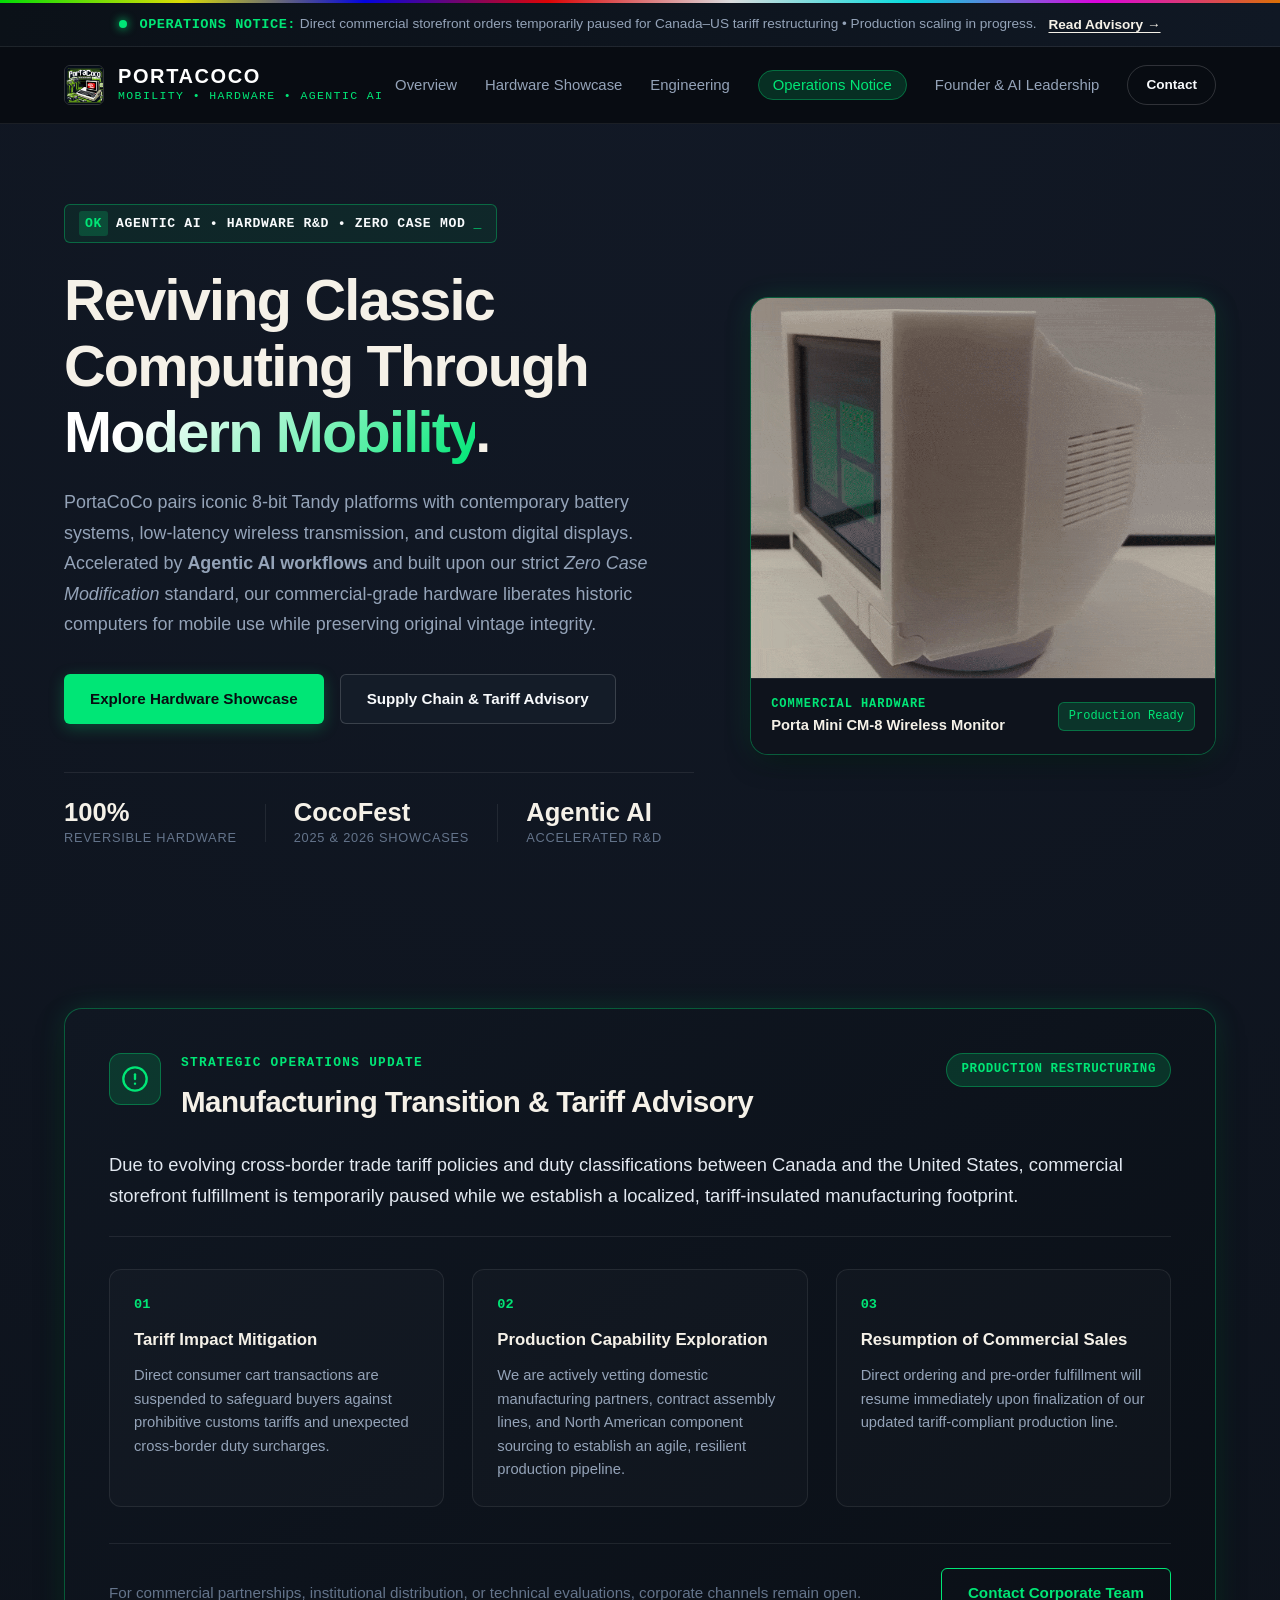
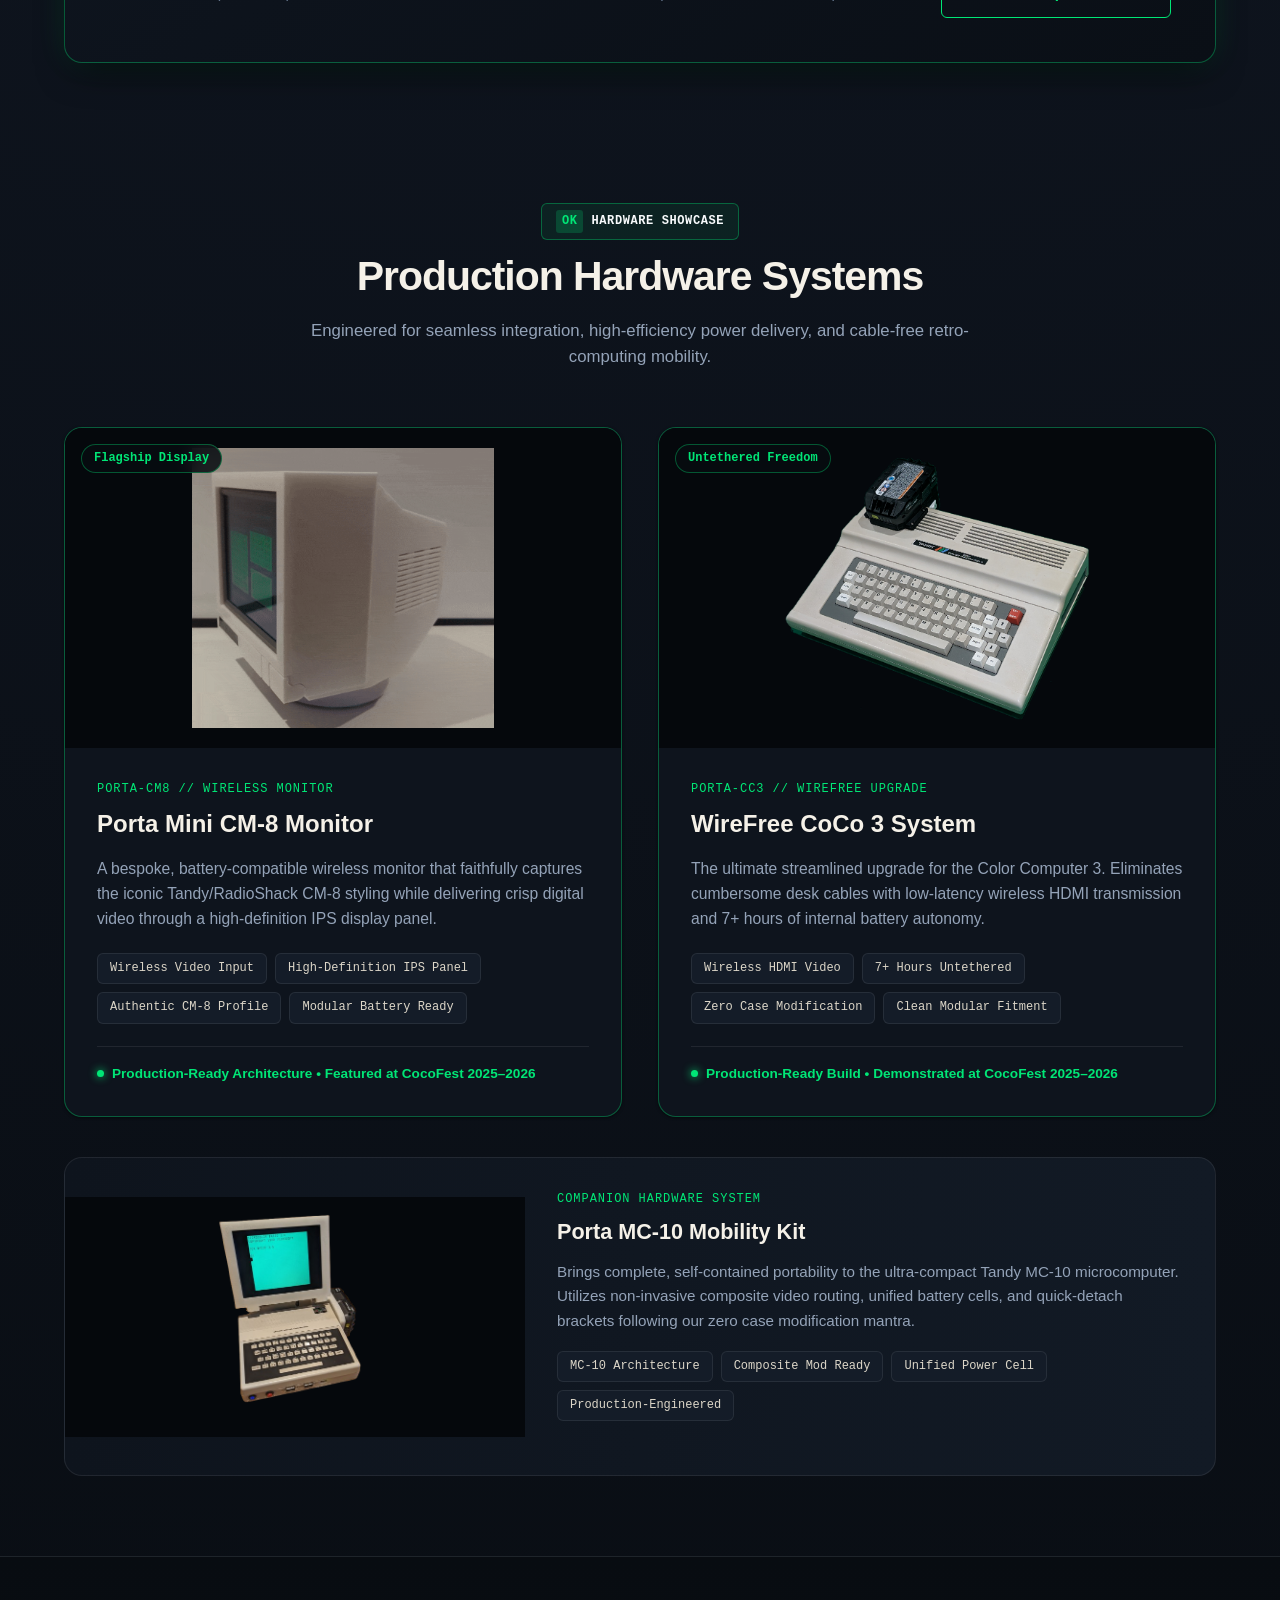
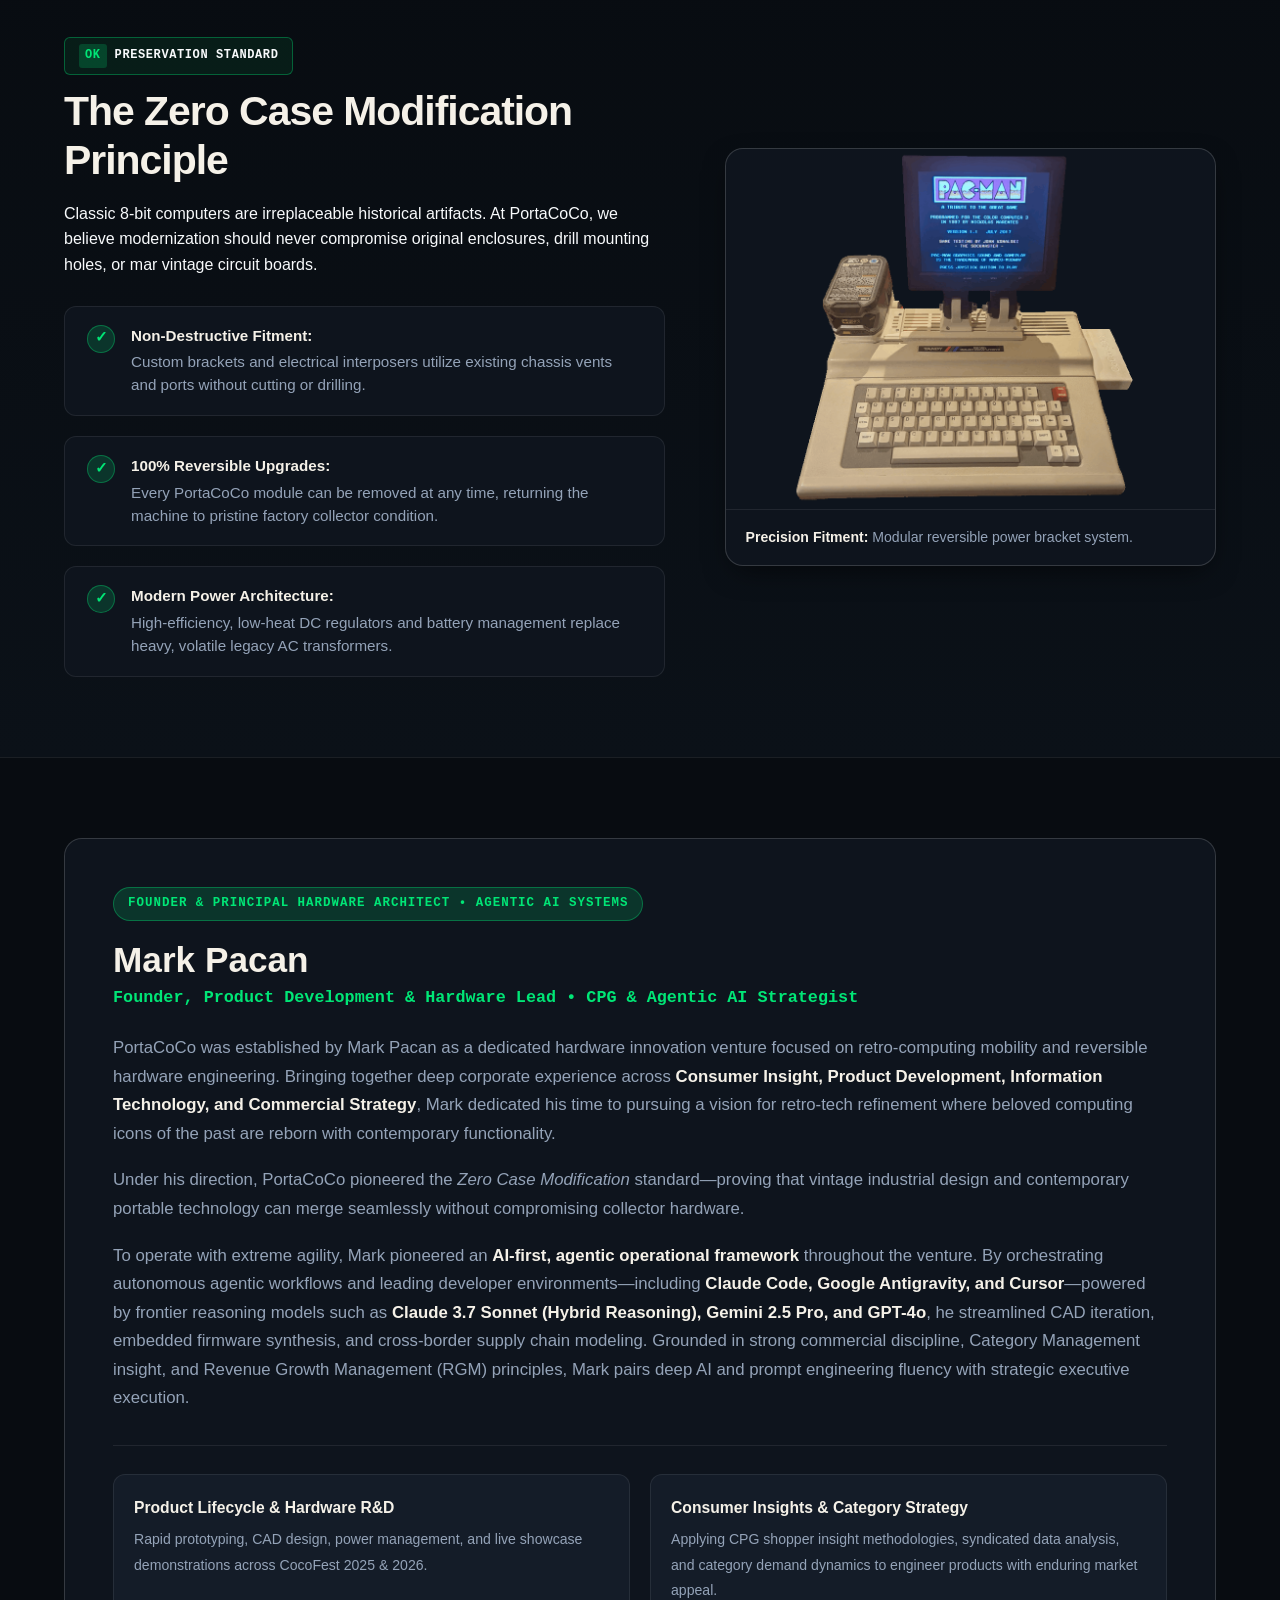
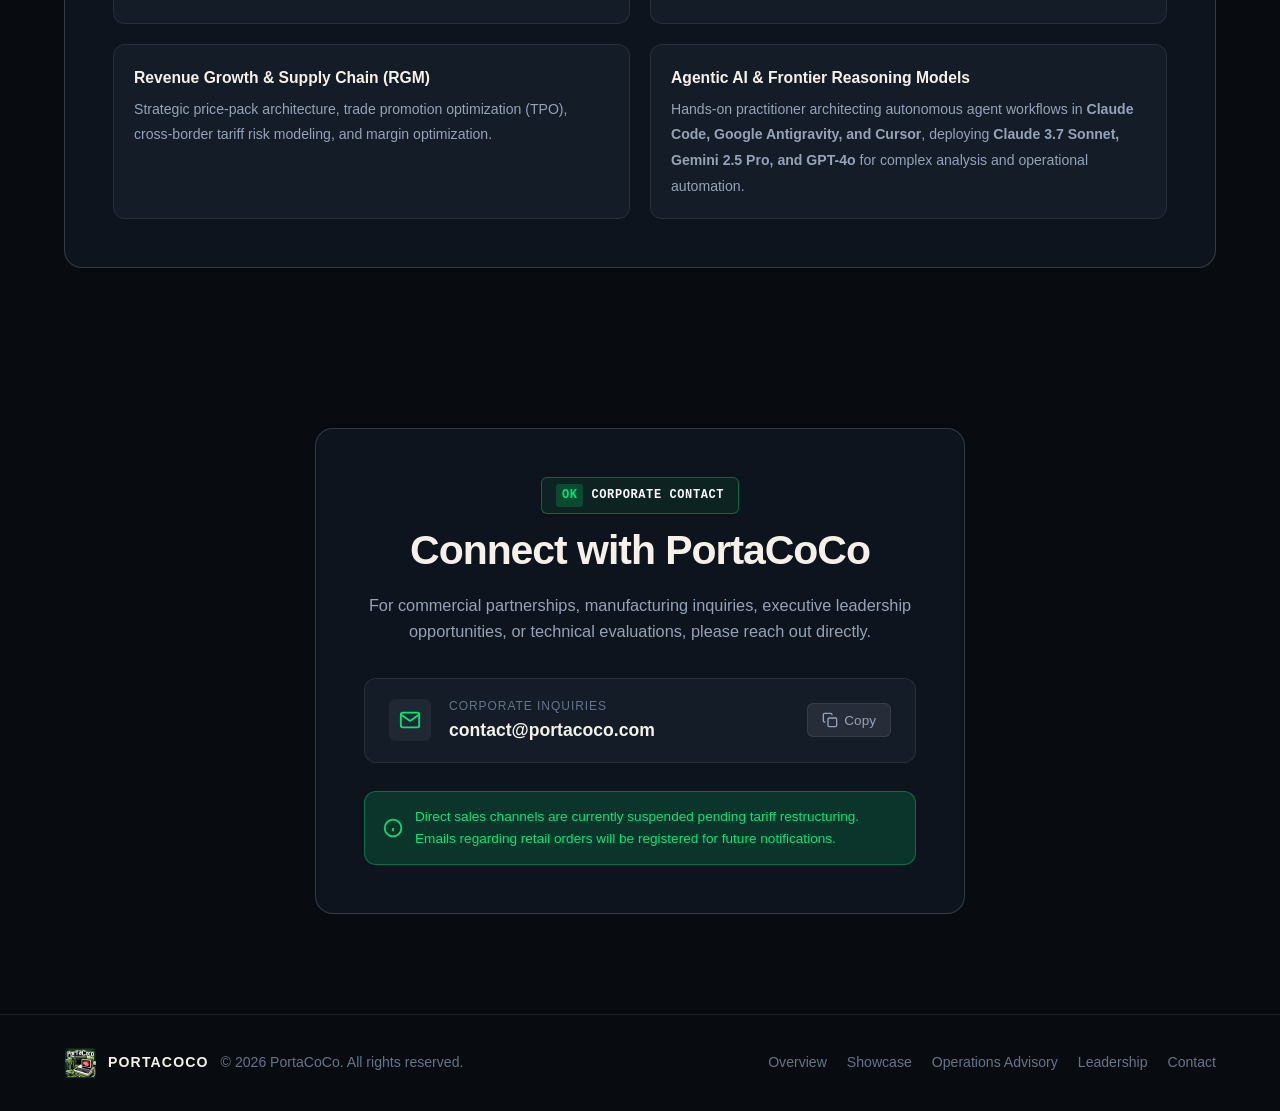
==== commit 8565c1a5: "Integrate user adjusted founder narrative, amplify Agentic AI keywords, and specify exact frontier m" ====
--- a/index.html
+++ b/index.html
@@ -4,14 +4,14 @@
   <meta charset="UTF-8">
   <meta name="viewport" content="width=device-width, initial-scale=1.0">
   <title>PortaCoCo | Retro-Tech Mobility &amp; Advanced Hardware Systems</title>
-  <meta name="description" content="PortaCoCo unites vintage 8-bit computing with modern mobile engineering. Production-ready, non-destructive hardware upgrades designed with AI-accelerated workflows.">
-  <meta name="keywords" content="PortaCoCo, Mark Pacan, Tandy Color Computer, CoCo 3, MC-10, CM-8, Consumer Insights, RGM, AI Claude Code Antigravity Cursor">
+  <meta name="description" content="PortaCoCo unites vintage 8-bit computing with modern mobile engineering. Production-ready hardware designed with Agentic AI, Claude Code, Google Antigravity, and Cursor.">
+  <meta name="keywords" content="PortaCoCo, Mark Pacan, Agentic AI, Autonomous Agents, Claude Code, Google Antigravity, Cursor, Claude 3.7 Sonnet, Gemini 2.5, GPT-4o, Prompt Engineering, CPG, Category Management, Shopper Insights, Revenue Growth Management, RGM, Tandy Color Computer, CoCo 3, MC-10, CM-8">
   <meta name="author" content="Mark Pacan">
 
   <!-- Open Graph / Social Meta -->
   <meta property="og:type" content="website">
   <meta property="og:title" content="PortaCoCo | Retro-Tech Mobility &amp; Advanced Hardware Systems">
-  <meta property="og:description" content="Production-ready hardware engineering for classic 8-bit platforms, powered by modern AI-streamlined operations and zero case modification.">
+  <meta property="og:description" content="Production-ready hardware engineering for classic 8-bit platforms, powered by Agentic AI workflows, Claude Code, Antigravity, and Cursor.">
   <meta property="og:image" content="assets/images/logo.jpg">
   <meta property="og:url" content="https://www.portacoco.com">
 
@@ -44,7 +44,7 @@
         <img src="assets/images/logo.jpg" alt="PortaCoCo Logo" class="brand-logo" width="40" height="40">
         <div class="brand-text">
           <span class="brand-title">PORTACOCO</span>
-          <span class="brand-sub">Retro Mobility &amp; Hardware</span>
+          <span class="brand-sub">Mobility &bull; Hardware &bull; Agentic AI</span>
         </div>
       </a>
 
@@ -54,7 +54,7 @@
           <li><a href="#showcase" class="nav-link">Hardware Showcase</a></li>
           <li><a href="#philosophy" class="nav-link">Engineering</a></li>
           <li><a href="#supply-chain" class="nav-link highlight-pill">Operations Notice</a></li>
-          <li><a href="#leadership" class="nav-link">Leadership</a></li>
+          <li><a href="#leadership" class="nav-link">Founder &amp; AI Leadership</a></li>
           <li><a href="#contact" class="btn btn-outline-sm">Contact</a></li>
         </ul>
       </nav>
@@ -73,14 +73,14 @@
       <div class="hero-content">
         <div class="terminal-badge">
           <span class="prompt-symbol">OK</span>
-          <span class="terminal-text">PRODUCTION READY &bull; ZERO CASE MOD</span>
+          <span class="terminal-text">AGENTIC AI &bull; HARDWARE R&amp;D &bull; ZERO CASE MOD</span>
           <span class="blinking-cursor">_</span>
         </div>
         <h1 class="hero-title">
           Reviving Classic Computing Through <span class="gradient-text">Modern Mobility</span>.
         </h1>
         <p class="hero-description">
-          PortaCoCo pairs iconic 8-bit Tandy platforms with contemporary battery systems, low-latency wireless transmission, and custom digital displays. Built upon our non-negotiable <em>Zero Case Modification</em> standard, our commercial-grade hardware liberates historic computers for mobile use while preserving original vintage integrity.
+          PortaCoCo pairs iconic 8-bit Tandy platforms with contemporary battery systems, low-latency wireless transmission, and custom digital displays. Accelerated by <strong>Agentic AI workflows</strong> and built upon our strict <em>Zero Case Modification</em> standard, our commercial-grade hardware liberates historic computers for mobile use while preserving original vintage integrity.
         </p>
         <div class="hero-actions">
           <a href="#showcase" class="btn btn-primary">Explore Hardware Showcase</a>
@@ -99,8 +99,8 @@
           </div>
           <div class="stat-divider"></div>
           <div class="stat-item">
-            <span class="stat-number">7+ hrs</span>
-            <span class="stat-label">Untethered Runtime</span>
+            <span class="stat-number">Agentic AI</span>
+            <span class="stat-label">Accelerated R&amp;D</span>
           </div>
         </div>
       </div>
@@ -317,14 +317,14 @@
   <section class="leadership-section" id="leadership">
     <div class="container">
       <div class="leadership-card">
-        <div class="leadership-badge">Founder &amp; Principal Hardware Architect</div>
+        <div class="leadership-badge">Founder &amp; Principal Hardware Architect &bull; Agentic AI Systems</div>
         <div class="leadership-layout">
           <div class="leadership-bio">
             <h2 class="leadership-name">Mark Pacan</h2>
-            <p class="leadership-role">Founder, Product Development &amp; Hardware Lead</p>
+            <p class="leadership-role">Founder, Product Development &amp; Hardware Lead &bull; CPG &amp; Agentic AI Strategist</p>
             
             <p class="leadership-text">
-              PortaCoCo was established by Mark Pacan as a dedicated hardware innovation venture focused on retro-computing mobility and reversible hardware engineering. Bringing together deep corporate experience across <strong>Consumer Insight, Product Development, Information Technology, and Commercial Strategy</strong>, Mark stepped away in mid-2024 to dedicate himself to something personal: a vision for retro-tech refinement where beloved computing icons of the past are reborn with contemporary functionality.
+              PortaCoCo was established by Mark Pacan as a dedicated hardware innovation venture focused on retro-computing mobility and reversible hardware engineering. Bringing together deep corporate experience across <strong>Consumer Insight, Product Development, Information Technology, and Commercial Strategy</strong>, Mark dedicated his time to pursuing a vision for retro-tech refinement where beloved computing icons of the past are reborn with contemporary functionality.
             </p>
 
             <p class="leadership-text">
@@ -332,30 +332,30 @@
             </p>
 
             <p class="leadership-text">
-              To operate with extreme agility, Mark blended modern <strong>AI-first workflows</strong> throughout the venture. By leveraging agentic AI and developer platforms—including <strong>Claude Code, Google Antigravity, Cursor, and frontier reasoning models</strong>—he streamlined CAD iteration, electrical architecture, and cross-border supply chain modeling. Grounded in strong commercial discipline, Category Management insight, and Revenue Growth Management (RGM) principles, Mark pairs analytical depth with innovative execution.
-            </p>
-
-            <!-- Competencies Grid (Clean & Integrated) -->
+              To operate with extreme agility, Mark pioneered an <strong>AI-first, agentic operational framework</strong> throughout the venture. By orchestrating autonomous agentic workflows and leading developer environments—including <strong>Claude Code, Google Antigravity, and Cursor</strong>—powered by frontier reasoning models such as <strong>Claude 3.7 Sonnet (Hybrid Reasoning), Gemini 2.5 Pro, and GPT-4o</strong>, he streamlined CAD iteration, embedded firmware synthesis, and cross-border supply chain modeling. Grounded in strong commercial discipline, Category Management insight, and Revenue Growth Management (RGM) principles, Mark pairs deep AI and prompt engineering fluency with strategic executive execution.
+            </p>
+
+            <!-- Competencies Grid (Clean, Integrated & AI-Augmented) -->
             <div class="competencies-grid">
               
               <div class="competency-box">
                 <span class="comp-title">Product Lifecycle &amp; Hardware R&amp;D</span>
-                <span class="comp-desc">Rapid prototyping, CAD design, power management, and live showcase demonstrations at CocoFest 2025 &amp; 2026.</span>
+                <span class="comp-desc">Rapid prototyping, CAD design, power management, and live showcase demonstrations across CocoFest 2025 &amp; 2026.</span>
               </div>
 
               <div class="competency-box">
                 <span class="comp-title">Consumer Insights &amp; Category Strategy</span>
-                <span class="comp-desc">Applying shopper insight methodologies and category demand dynamics to engineer products with enduring market appeal.</span>
+                <span class="comp-desc">Applying CPG shopper insight methodologies, syndicated data analysis, and category demand dynamics to engineer products with enduring market appeal.</span>
               </div>
 
               <div class="competency-box">
                 <span class="comp-title">Revenue Growth &amp; Supply Chain (RGM)</span>
-                <span class="comp-desc">Strategic price-pack architecture, tariff risk modeling, component procurement, and margin optimization.</span>
+                <span class="comp-desc">Strategic price-pack architecture, trade promotion optimization (TPO), cross-border tariff risk modeling, and margin optimization.</span>
               </div>
 
               <div class="competency-box">
-                <span class="comp-title">AI-Streamlined Operations</span>
-                <span class="comp-desc">Hands-on practitioner of <strong>Claude Code, Antigravity, and Cursor</strong> to automate data workflows and maximize operational agility.</span>
+                <span class="comp-title">Agentic AI &amp; Frontier Reasoning Models</span>
+                <span class="comp-desc">Hands-on practitioner architecting autonomous agent workflows in <strong>Claude Code, Google Antigravity, and Cursor</strong>, deploying <strong>Claude 3.7 Sonnet, Gemini 2.5 Pro, and GPT-4o</strong> for complex analysis and operational automation.</span>
               </div>
 
             </div>
@@ -375,7 +375,7 @@
         </div>
         <h2 class="section-title">Connect with PortaCoCo</h2>
         <p class="contact-sub">
-          For commercial partnerships, manufacturing inquiries, leadership opportunities, or technical evaluations, please reach out directly.
+          For commercial partnerships, manufacturing inquiries, executive leadership opportunities, or technical evaluations, please reach out directly.
         </p>
 
         <div class="contact-methods">
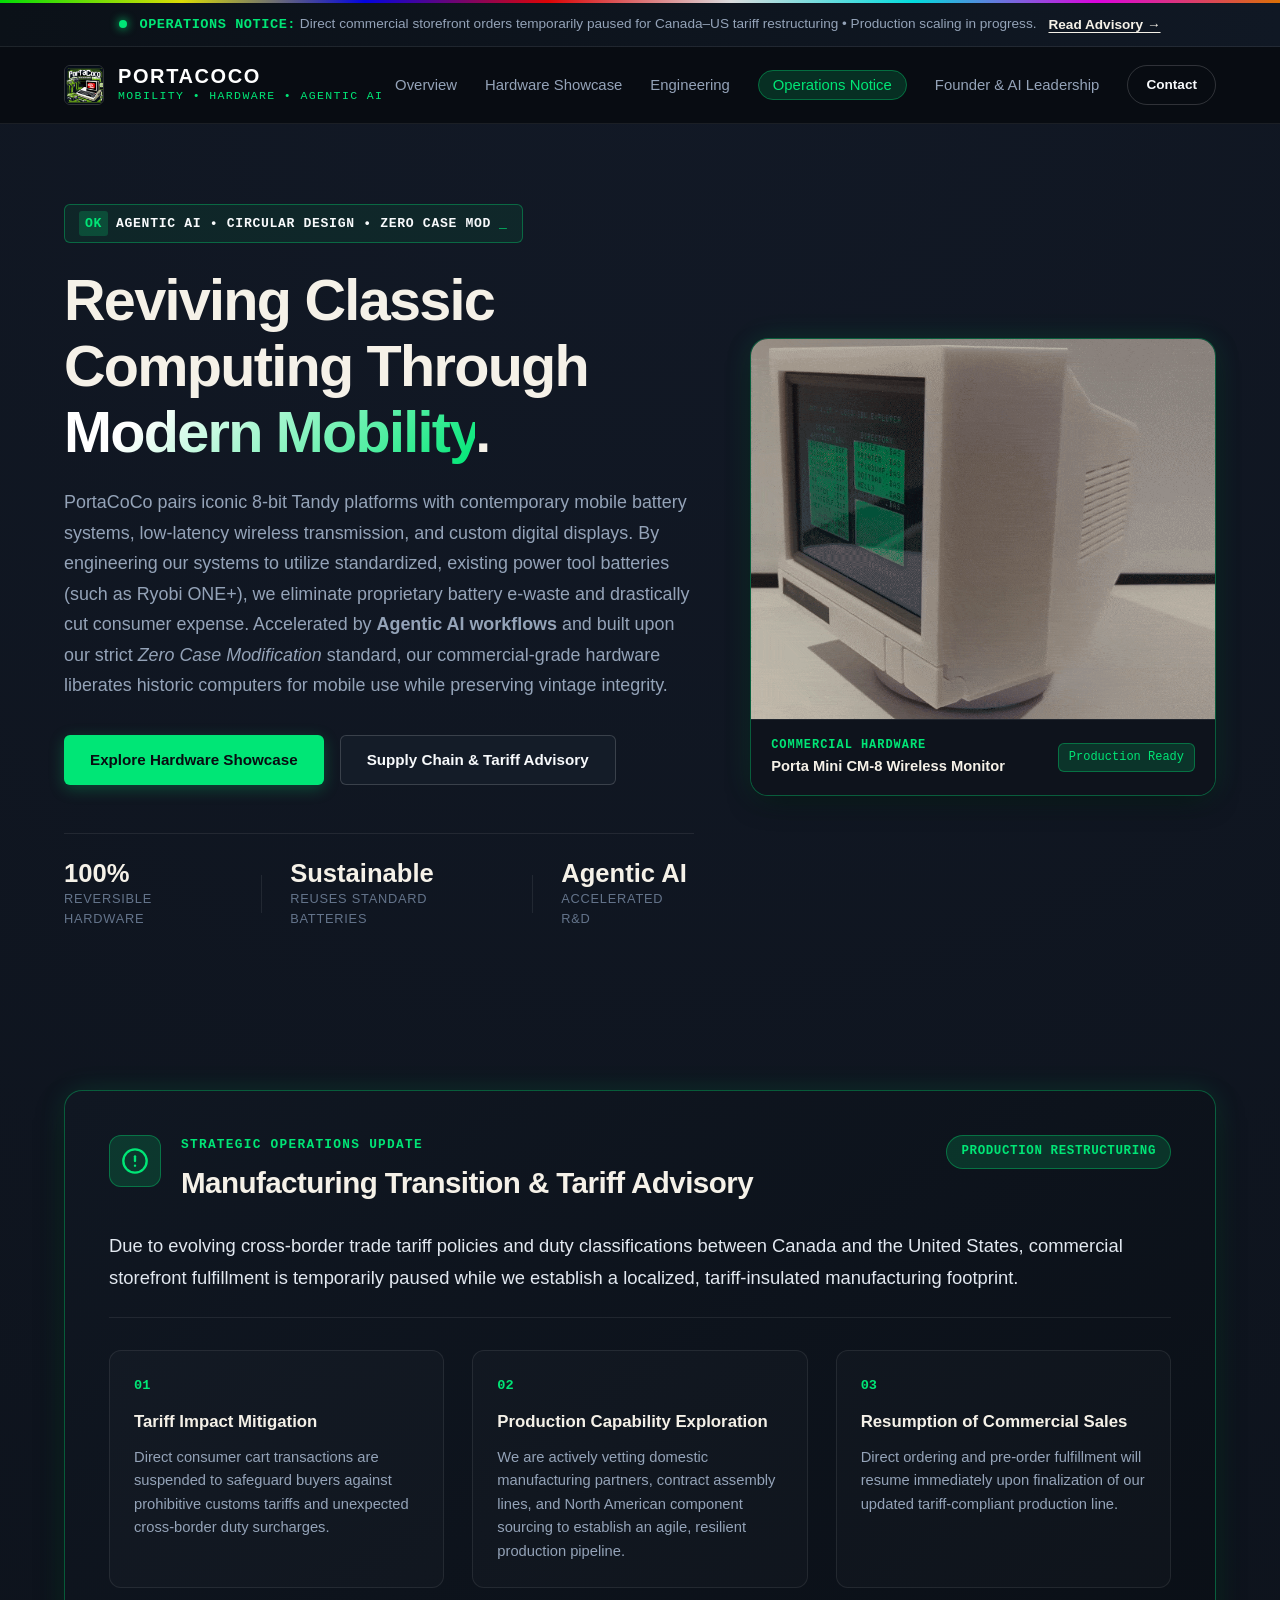
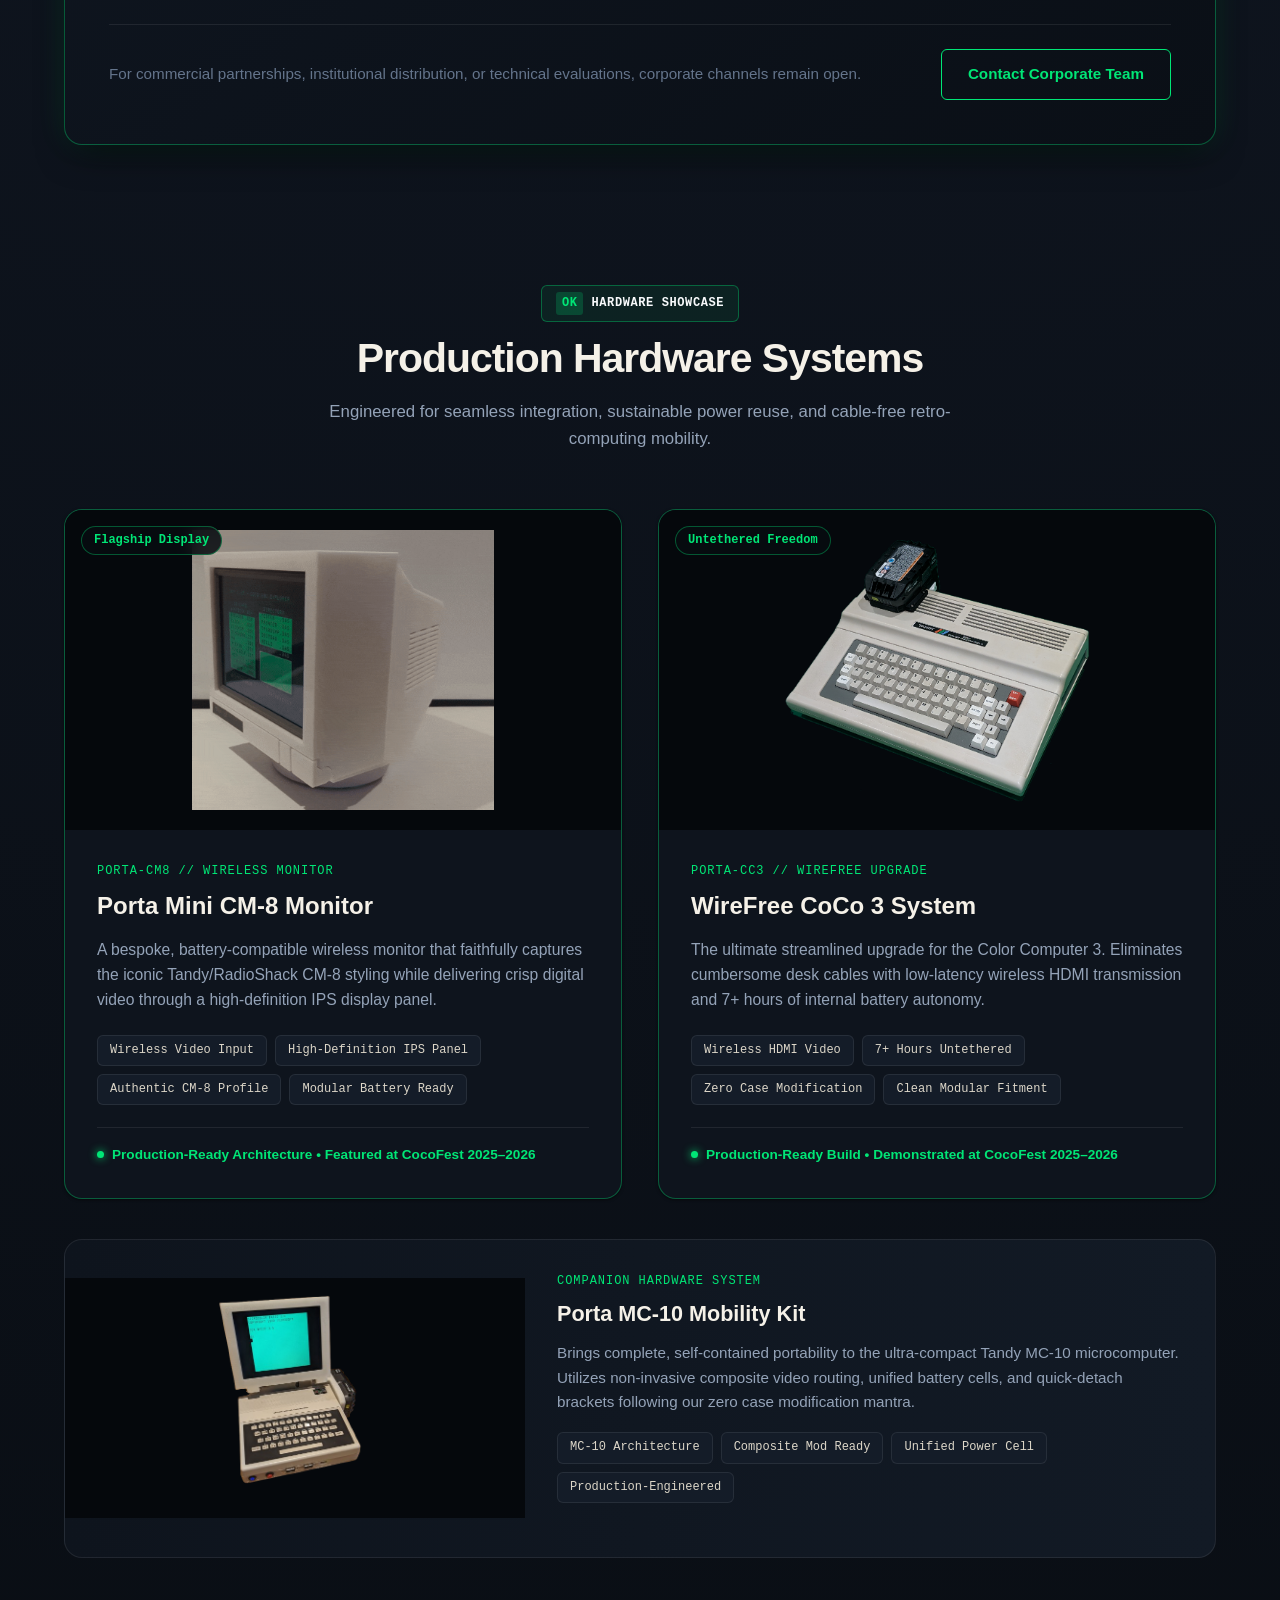
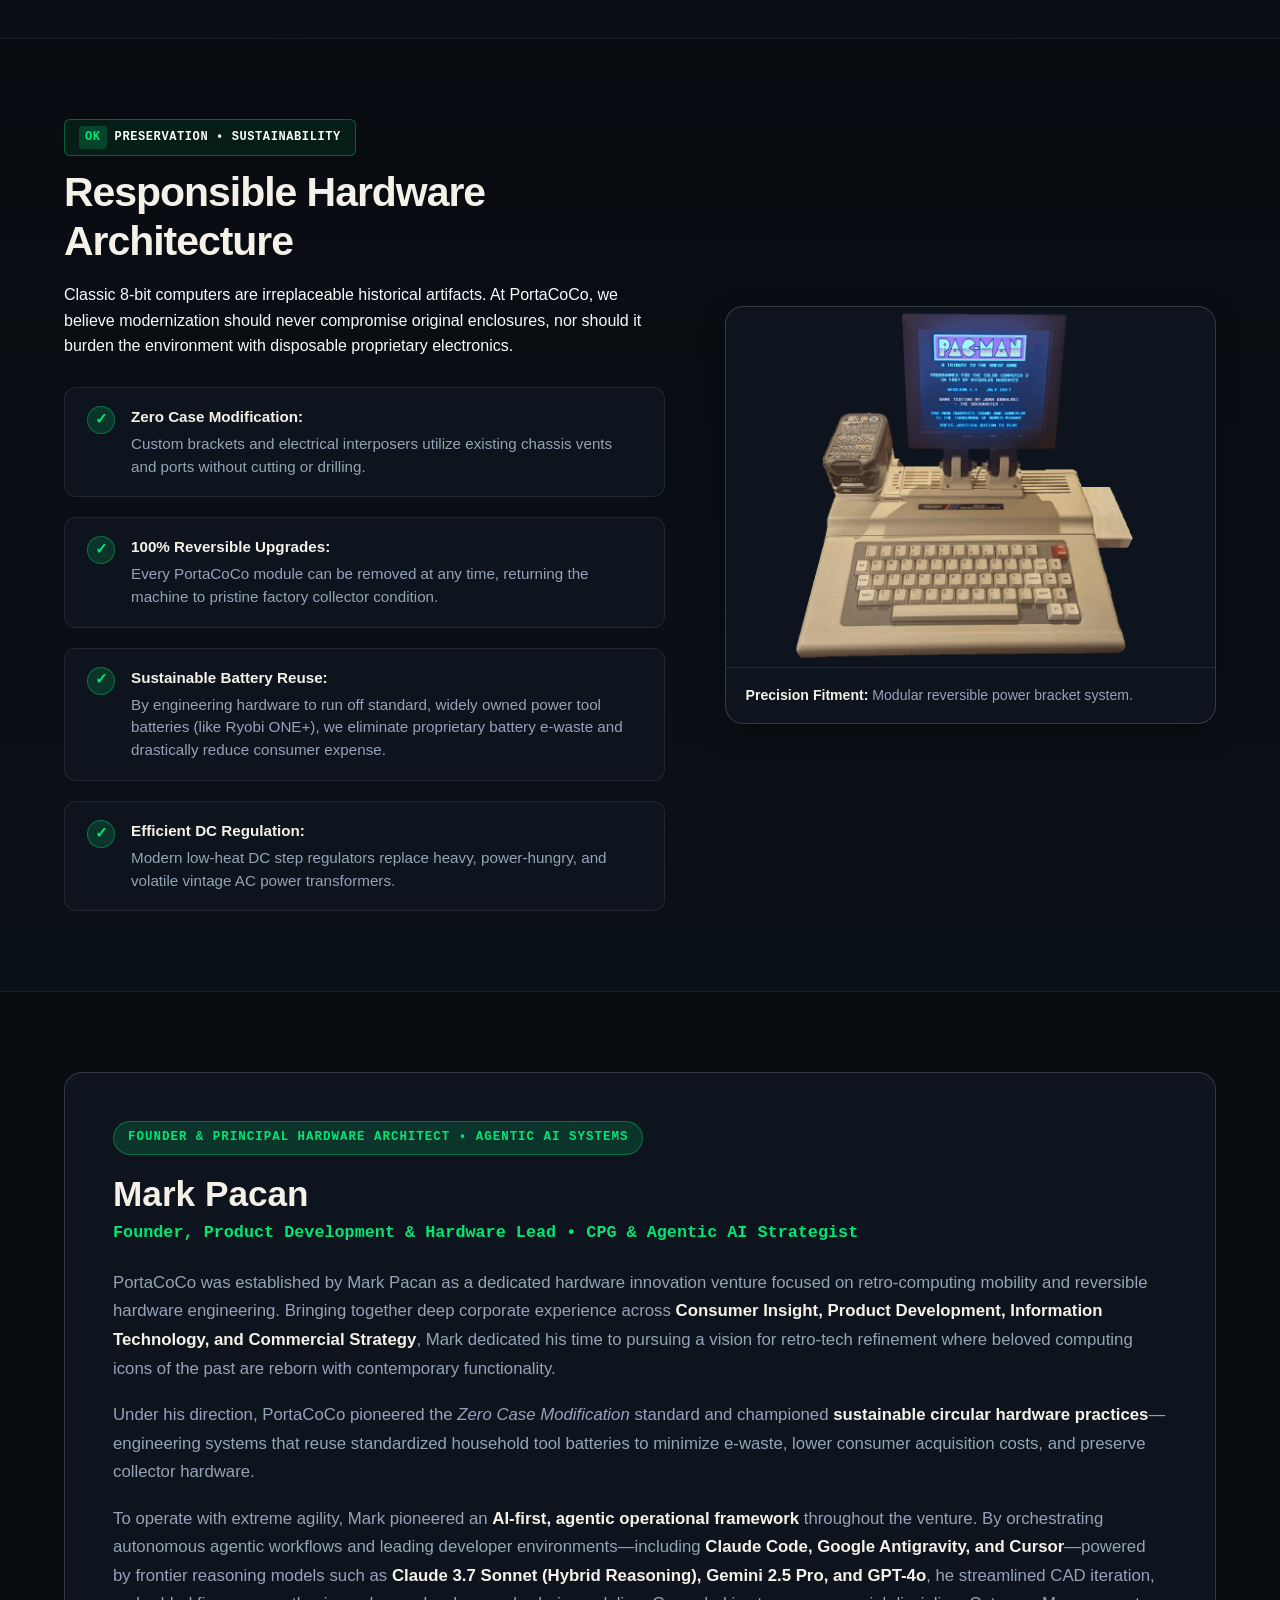
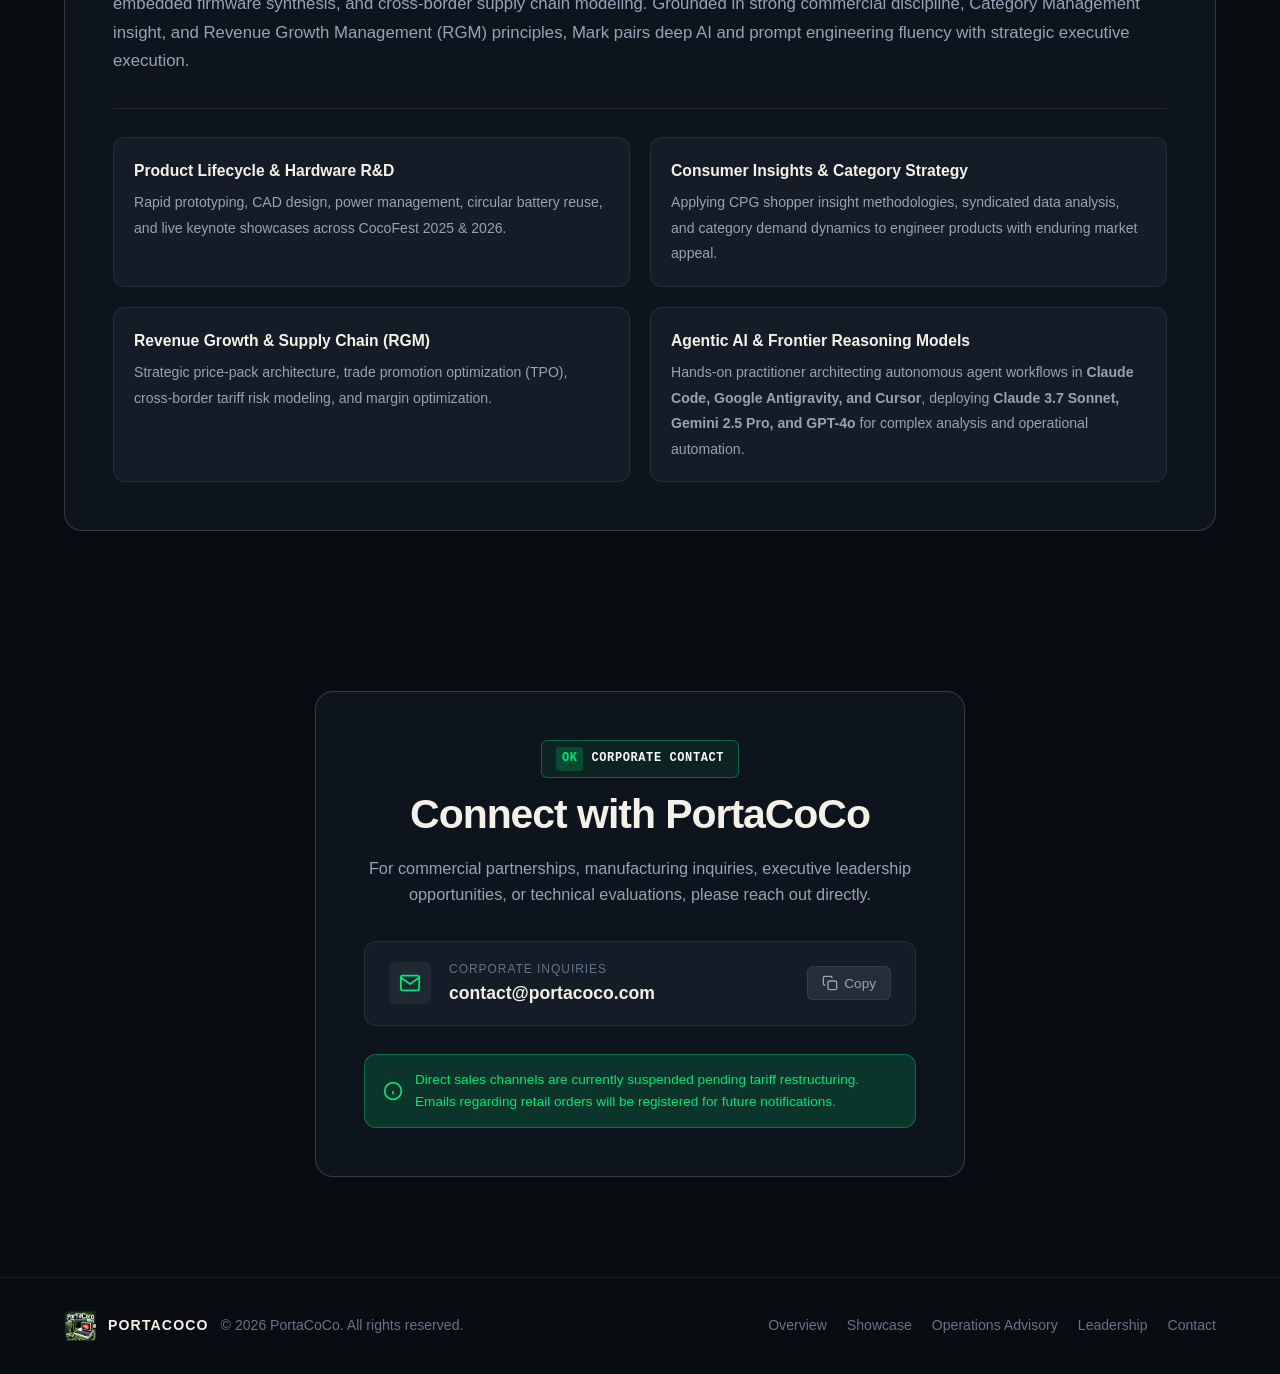
==== commit baa3c38d: "Feature environmental sustainability & battery reuse in Hero stat row (replacing CocoFest box), inte" ====
--- a/index.html
+++ b/index.html
@@ -4,14 +4,14 @@
   <meta charset="UTF-8">
   <meta name="viewport" content="width=device-width, initial-scale=1.0">
   <title>PortaCoCo | Retro-Tech Mobility &amp; Advanced Hardware Systems</title>
-  <meta name="description" content="PortaCoCo unites vintage 8-bit computing with modern mobile engineering. Production-ready hardware designed with Agentic AI, Claude Code, Google Antigravity, and Cursor.">
-  <meta name="keywords" content="PortaCoCo, Mark Pacan, Agentic AI, Autonomous Agents, Claude Code, Google Antigravity, Cursor, Claude 3.7 Sonnet, Gemini 2.5, GPT-4o, Prompt Engineering, CPG, Category Management, Shopper Insights, Revenue Growth Management, RGM, Tandy Color Computer, CoCo 3, MC-10, CM-8">
+  <meta name="description" content="PortaCoCo unites vintage 8-bit computing with modern mobile engineering. Production-ready hardware designed with Agentic AI, sustainable battery reuse, and zero case modification.">
+  <meta name="keywords" content="PortaCoCo, Mark Pacan, Sustainable Hardware, Battery Reuse, Circular Design, Agentic AI, Autonomous Agents, Claude Code, Google Antigravity, Cursor, Claude 3.7 Sonnet, Gemini 2.5, GPT-4o, Prompt Engineering, CPG, Category Management, Shopper Insights, Revenue Growth Management, RGM, Tandy Color Computer, CoCo 3, MC-10, CM-8">
   <meta name="author" content="Mark Pacan">
 
   <!-- Open Graph / Social Meta -->
   <meta property="og:type" content="website">
   <meta property="og:title" content="PortaCoCo | Retro-Tech Mobility &amp; Advanced Hardware Systems">
-  <meta property="og:description" content="Production-ready hardware engineering for classic 8-bit platforms, powered by Agentic AI workflows, Claude Code, Antigravity, and Cursor.">
+  <meta property="og:description" content="Production-ready hardware engineering for classic 8-bit platforms, powered by Agentic AI workflows, sustainable battery reuse, and zero case modification.">
   <meta property="og:image" content="assets/images/logo.jpg">
   <meta property="og:url" content="https://www.portacoco.com">
 
@@ -73,14 +73,14 @@
       <div class="hero-content">
         <div class="terminal-badge">
           <span class="prompt-symbol">OK</span>
-          <span class="terminal-text">AGENTIC AI &bull; HARDWARE R&amp;D &bull; ZERO CASE MOD</span>
+          <span class="terminal-text">AGENTIC AI &bull; CIRCULAR DESIGN &bull; ZERO CASE MOD</span>
           <span class="blinking-cursor">_</span>
         </div>
         <h1 class="hero-title">
           Reviving Classic Computing Through <span class="gradient-text">Modern Mobility</span>.
         </h1>
         <p class="hero-description">
-          PortaCoCo pairs iconic 8-bit Tandy platforms with contemporary battery systems, low-latency wireless transmission, and custom digital displays. Accelerated by <strong>Agentic AI workflows</strong> and built upon our strict <em>Zero Case Modification</em> standard, our commercial-grade hardware liberates historic computers for mobile use while preserving original vintage integrity.
+          PortaCoCo pairs iconic 8-bit Tandy platforms with contemporary mobile battery systems, low-latency wireless transmission, and custom digital displays. By engineering our systems to utilize standardized, existing power tool batteries (such as Ryobi ONE+), we eliminate proprietary battery e-waste and drastically cut consumer expense. Accelerated by <strong>Agentic AI workflows</strong> and built upon our strict <em>Zero Case Modification</em> standard, our commercial-grade hardware liberates historic computers for mobile use while preserving vintage integrity.
         </p>
         <div class="hero-actions">
           <a href="#showcase" class="btn btn-primary">Explore Hardware Showcase</a>
@@ -94,8 +94,8 @@
           </div>
           <div class="stat-divider"></div>
           <div class="stat-item">
-            <span class="stat-number">CocoFest</span>
-            <span class="stat-label">2025 &amp; 2026 Showcases</span>
+            <span class="stat-number">Sustainable</span>
+            <span class="stat-label">Reuses Standard Batteries</span>
           </div>
           <div class="stat-divider"></div>
           <div class="stat-item">
@@ -182,7 +182,7 @@
         </div>
         <h2 class="section-title">Production Hardware Systems</h2>
         <p class="section-subtitle">
-          Engineered for seamless integration, high-efficiency power delivery, and cable-free retro-computing mobility.
+          Engineered for seamless integration, sustainable power reuse, and cable-free retro-computing mobility.
         </p>
       </div>
 
@@ -273,17 +273,17 @@
         <div class="philosophy-content">
           <div class="terminal-badge small">
             <span class="prompt-symbol">OK</span>
-            <span class="terminal-text">PRESERVATION STANDARD</span>
-          </div>
-          <h2 class="section-title">The Zero Case Modification Principle</h2>
+            <span class="terminal-text">PRESERVATION &bull; SUSTAINABILITY</span>
+          </div>
+          <h2 class="section-title">Responsible Hardware Architecture</h2>
           <p>
-            Classic 8-bit computers are irreplaceable historical artifacts. At PortaCoCo, we believe modernization should never compromise original enclosures, drill mounting holes, or mar vintage circuit boards.
+            Classic 8-bit computers are irreplaceable historical artifacts. At PortaCoCo, we believe modernization should never compromise original enclosures, nor should it burden the environment with disposable proprietary electronics.
           </p>
           <div class="principle-list">
             <div class="principle-item">
               <div class="principle-icon">&check;</div>
               <div>
-                <strong>Non-Destructive Fitment:</strong> Custom brackets and electrical interposers utilize existing chassis vents and ports without cutting or drilling.
+                <strong>Zero Case Modification:</strong> Custom brackets and electrical interposers utilize existing chassis vents and ports without cutting or drilling.
               </div>
             </div>
             <div class="principle-item">
@@ -295,7 +295,13 @@
             <div class="principle-item">
               <div class="principle-icon">&check;</div>
               <div>
-                <strong>Modern Power Architecture:</strong> High-efficiency, low-heat DC regulators and battery management replace heavy, volatile legacy AC transformers.
+                <strong>Sustainable Battery Reuse:</strong> By engineering hardware to run off standard, widely owned power tool batteries (like Ryobi ONE+), we eliminate proprietary battery e-waste and drastically reduce consumer expense.
+              </div>
+            </div>
+            <div class="principle-item">
+              <div class="principle-icon">&check;</div>
+              <div>
+                <strong>Efficient DC Regulation:</strong> Modern low-heat DC step regulators replace heavy, power-hungry, and volatile vintage AC power transformers.
               </div>
             </div>
           </div>
@@ -328,7 +334,7 @@
             </p>
 
             <p class="leadership-text">
-              Under his direction, PortaCoCo pioneered the <em>Zero Case Modification</em> standard—proving that vintage industrial design and contemporary portable technology can merge seamlessly without compromising collector hardware.
+              Under his direction, PortaCoCo pioneered the <em>Zero Case Modification</em> standard and championed <strong>sustainable circular hardware practices</strong>—engineering systems that reuse standardized household tool batteries to minimize e-waste, lower consumer acquisition costs, and preserve collector hardware.
             </p>
 
             <p class="leadership-text">
@@ -340,7 +346,7 @@
               
               <div class="competency-box">
                 <span class="comp-title">Product Lifecycle &amp; Hardware R&amp;D</span>
-                <span class="comp-desc">Rapid prototyping, CAD design, power management, and live showcase demonstrations across CocoFest 2025 &amp; 2026.</span>
+                <span class="comp-desc">Rapid prototyping, CAD design, power management, circular battery reuse, and live keynote showcases across CocoFest 2025 &amp; 2026.</span>
               </div>
 
               <div class="competency-box">
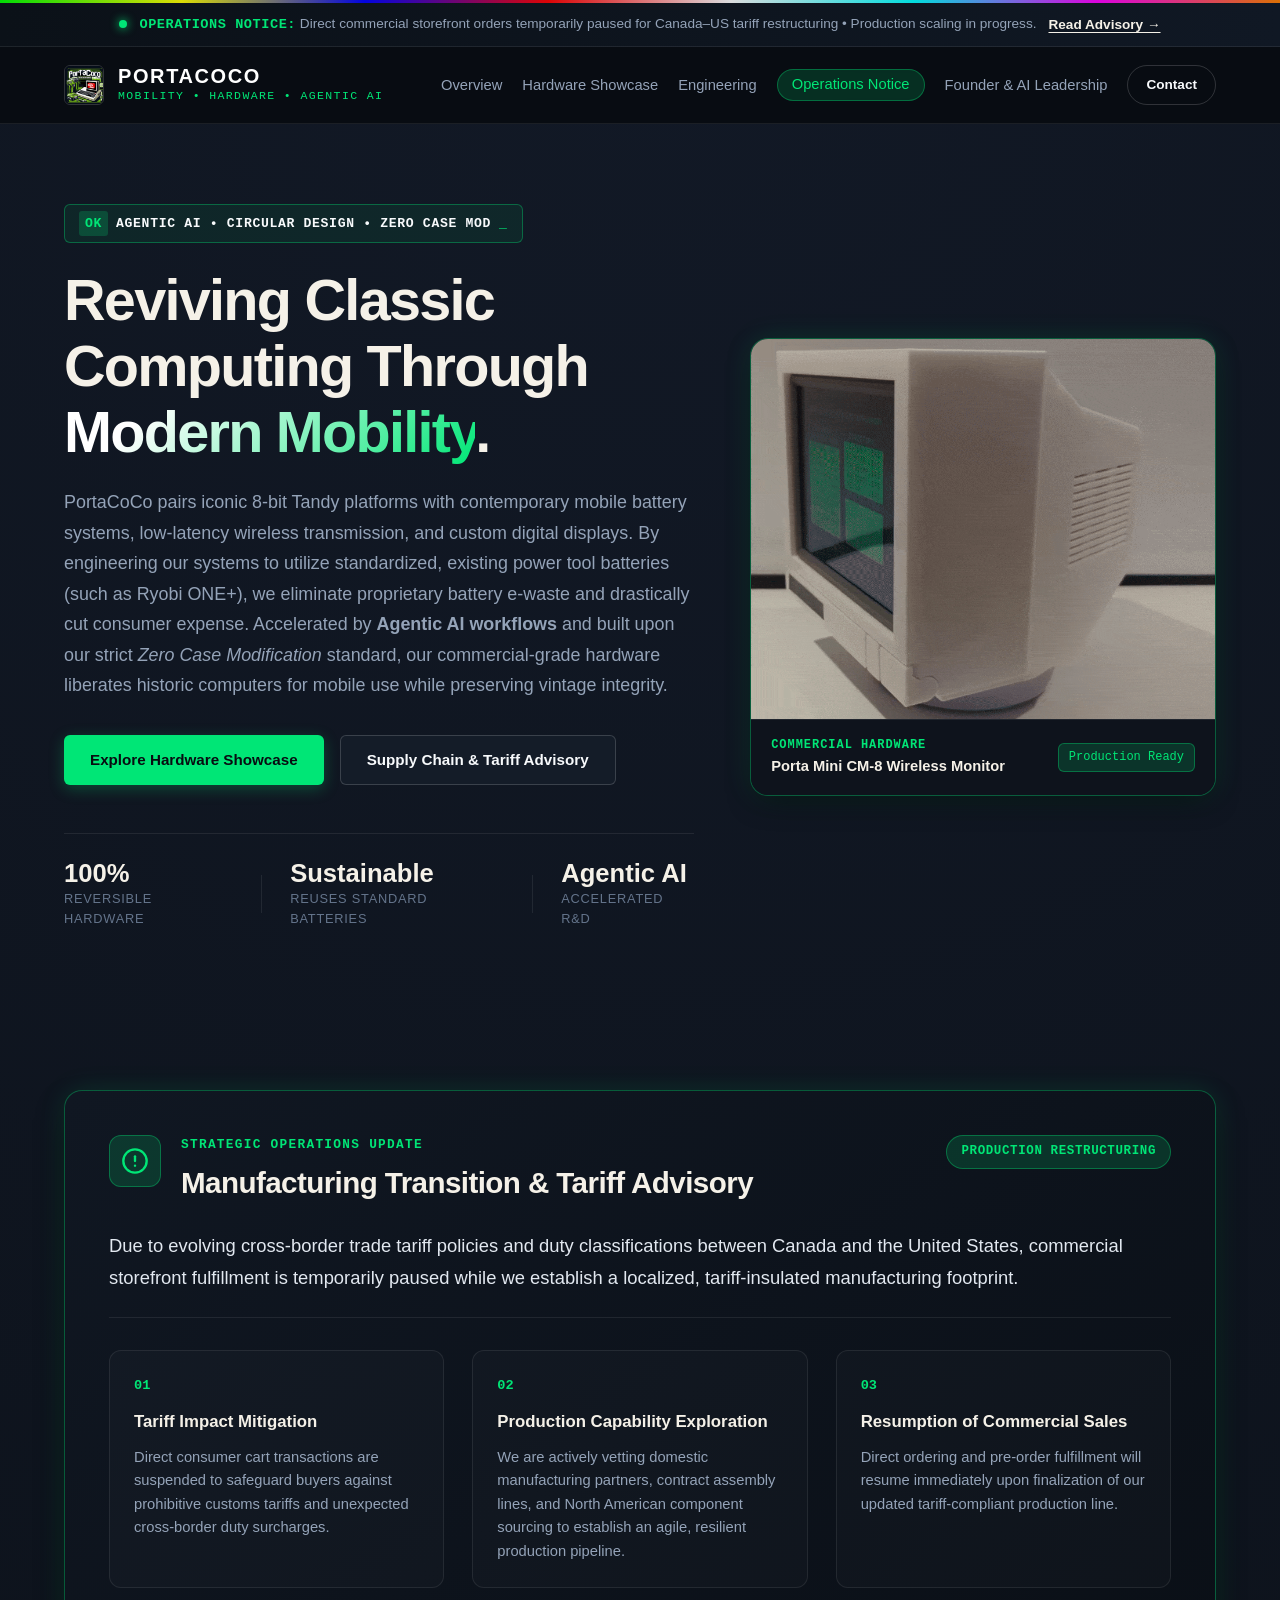
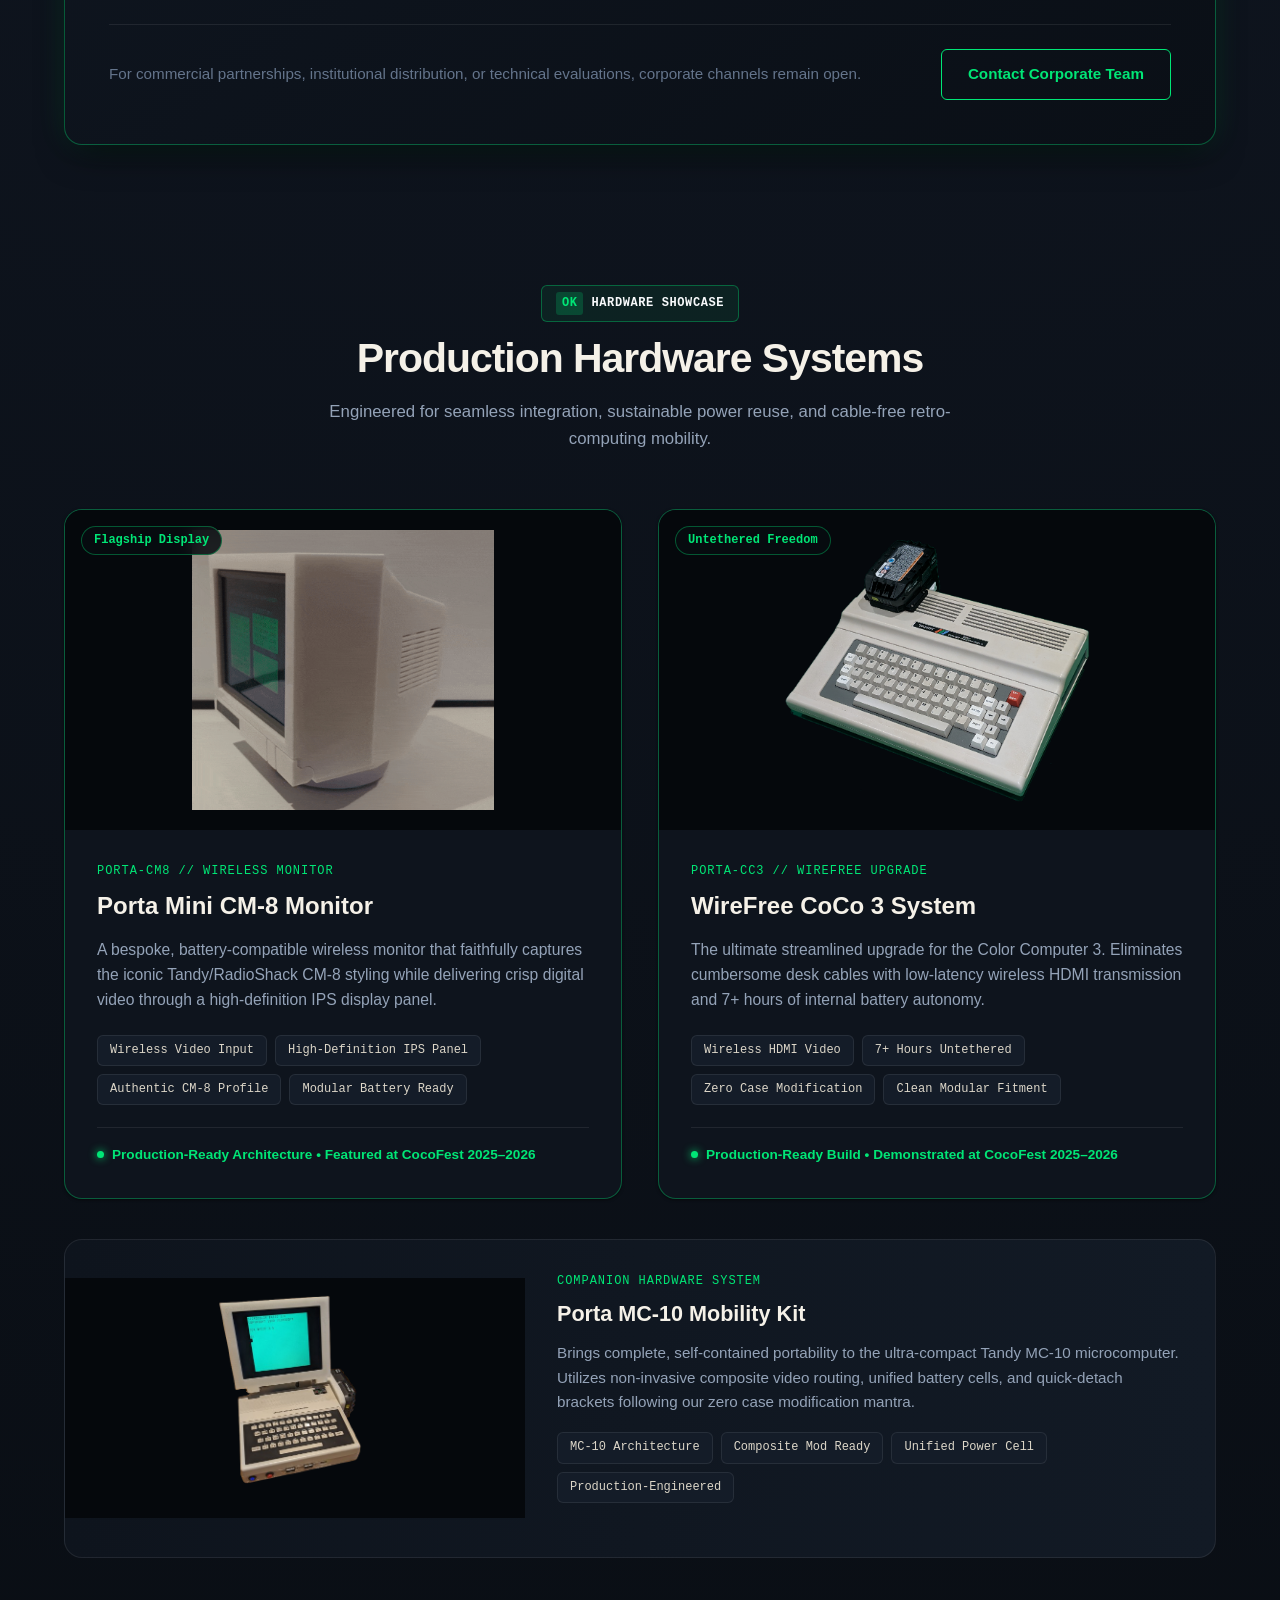
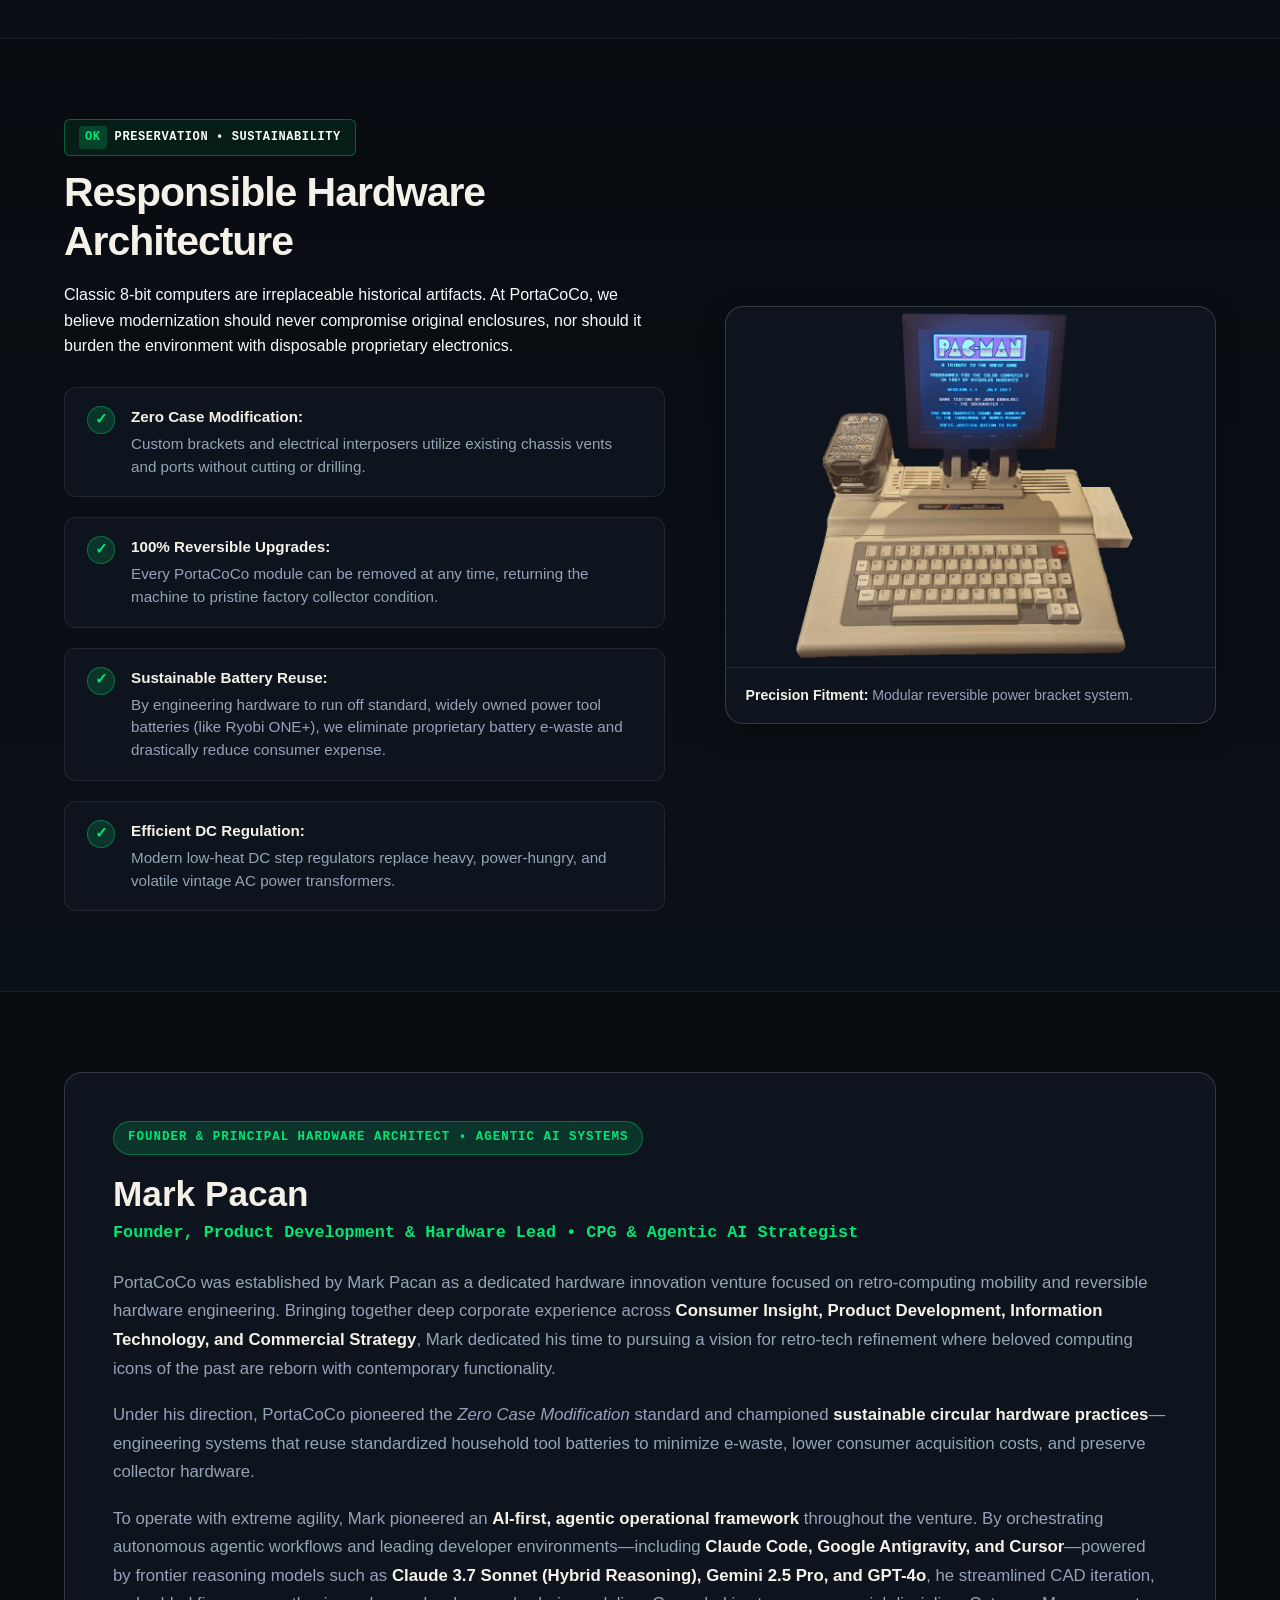
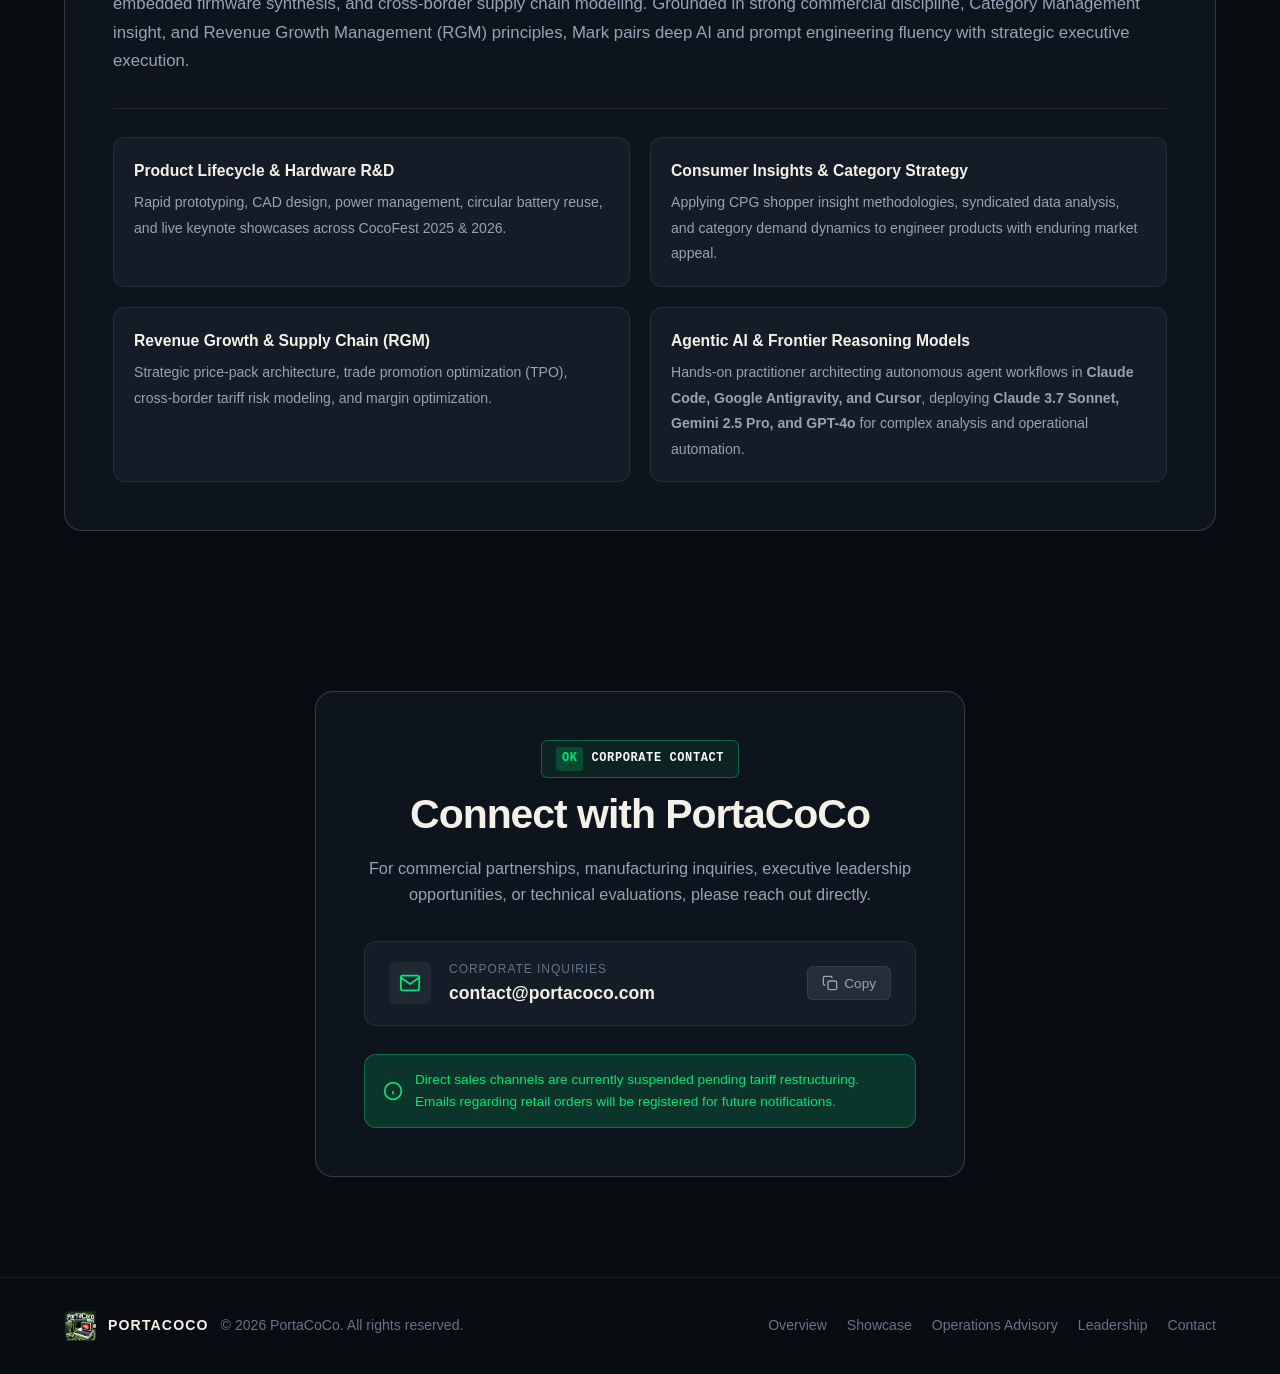
==== commit 4d6348fe: "Defeat mobile Chrome aggressive caching: add cache-busting version query parameters (?v=2.2) to styl" ====
--- a/index.html
+++ b/index.html
@@ -18,8 +18,8 @@
   <!-- Favicon -->
   <link rel="icon" type="image/jpeg" href="assets/images/logo.jpg">
 
-  <!-- Stylesheet -->
-  <link rel="stylesheet" href="style.css">
+  <!-- Stylesheet (Cache-Busted for Mobile Chrome) -->
+  <link rel="stylesheet" href="style.css?v=2.2">
 </head>
 <body>
 
@@ -436,7 +436,7 @@
     </div>
   </footer>
 
-  <!-- Scripts -->
-  <script src="script.js"></script>
+  <!-- Scripts (Cache-Busted for Mobile Chrome) -->
+  <script src="script.js?v=2.2"></script>
 </body>
 </html>
--- a/style.css
+++ b/style.css
@@ -228,15 +228,16 @@
   list-style: none;
   display: flex;
   align-items: center;
-  gap: 28px;
+  gap: 20px;
 }
 
 .nav-link {
-  font-size: 0.93rem;
+  font-size: 0.92rem;
   font-weight: 500;
   color: var(--text-secondary);
   transition: color var(--transition-fast);
   padding: 4px 0;
+  white-space: nowrap;
 }
 
 .nav-link:hover {
@@ -244,11 +245,16 @@
 }
 
 .nav-link.highlight-pill {
+  display: inline-flex;
+  align-items: center;
+  justify-content: center;
+  white-space: nowrap;
   color: var(--coco-green);
   background: var(--coco-green-glow);
   padding: 6px 14px;
   border-radius: var(--radius-full);
   border: 1px solid var(--border-green);
+  line-height: 1.2;
 }
 
 .nav-link.highlight-pill:hover {
@@ -261,6 +267,8 @@
   flex-direction: column;
   gap: 5px;
   padding: 8px;
+  cursor: pointer;
+  z-index: 1001;
 }
 
 .hamburger-line {
@@ -269,6 +277,16 @@
   background-color: var(--text-primary);
   border-radius: 2px;
   transition: transform var(--transition-smooth), opacity var(--transition-fast);
+}
+
+.mobile-toggle.active .hamburger-line:nth-child(1) {
+  transform: translateY(7px) rotate(45deg);
+}
+.mobile-toggle.active .hamburger-line:nth-child(2) {
+  opacity: 0;
+}
+.mobile-toggle.active .hamburger-line:nth-child(3) {
+  transform: translateY(-7px) rotate(-45deg);
 }
 
 /* ==========================================================================
@@ -1243,7 +1261,79 @@
   100% { transform: scale(0.95); box-shadow: 0 0 6px var(--coco-green); }
 }
 
-@media (max-width: 992px) {
+/* Tablet / Small Laptop Breakpoint */
+@media (max-width: 1200px) and (min-width: 1025px) {
+  .nav-list {
+    gap: 14px;
+  }
+  .nav-link {
+    font-size: 0.86rem;
+  }
+  .nav-link.highlight-pill {
+    padding: 5px 10px;
+    font-size: 0.82rem;
+  }
+}
+
+/* Tablet & Mobile Navigation Breakpoint */
+@media (max-width: 1024px) {
+  .header-inner {
+    height: 68px;
+  }
+
+  .main-nav {
+    display: none;
+    position: absolute;
+    top: 68px;
+    left: 0;
+    width: 100%;
+    background: rgba(10, 14, 20, 0.98);
+    backdrop-filter: blur(20px);
+    -webkit-backdrop-filter: blur(20px);
+    border-bottom: 1px solid var(--border-green);
+    padding: 24px 20px 32px;
+    box-shadow: 0 25px 50px rgba(0, 0, 0, 0.9);
+  }
+
+  .main-nav.active {
+    display: block;
+  }
+
+  .nav-list {
+    flex-direction: column;
+    align-items: stretch;
+    gap: 14px;
+  }
+
+  .nav-link {
+    display: block;
+    font-size: 1.05rem;
+    padding: 10px 0;
+    border-bottom: 1px solid rgba(255, 255, 255, 0.06);
+  }
+
+  .nav-link.highlight-pill {
+    display: inline-flex;
+    justify-content: center;
+    width: 100%;
+    margin-top: 6px;
+    padding: 12px 18px;
+    font-size: 0.95rem;
+  }
+
+  .main-nav .btn-outline-sm {
+    display: block;
+    text-align: center;
+    padding: 12px;
+    margin-top: 6px;
+    border-radius: var(--radius-sm);
+    font-size: 0.95rem;
+  }
+
+  .mobile-toggle {
+    display: flex;
+  }
+
   .hero-container,
   .philosophy-grid {
     grid-template-columns: 1fr;
@@ -1267,65 +1357,409 @@
   }
 }
 
+/* Standard Mobile Breakpoint (Phones & Phablets) */
 @media (max-width: 768px) {
-  .main-nav {
+  .container {
+    padding-left: 18px;
+    padding-right: 18px;
+  }
+
+  /* Status Bar */
+  .top-status-bar {
+    padding: 8px 0;
+    font-size: 0.78rem;
+  }
+
+  .status-bar-inner {
+    gap: 6px;
+    line-height: 1.4;
+  }
+
+  /* Hero Section */
+  .hero-section {
+    padding: 36px 0 48px;
+  }
+
+  .hero-container {
+    gap: 32px;
+  }
+
+  .terminal-badge {
+    font-size: 0.72rem;
+    padding: 5px 10px;
+    margin-bottom: 16px;
+  }
+
+  .hero-title {
+    font-size: clamp(1.85rem, 7vw, 2.4rem);
+    line-height: 1.2;
+    margin-bottom: 16px;
+  }
+
+  .hero-description {
+    font-size: 0.98rem;
+    line-height: 1.6;
+    margin-bottom: 24px;
+  }
+
+  .hero-actions {
+    flex-direction: column;
+    gap: 12px;
+    margin-bottom: 30px;
+  }
+
+  .hero-actions .btn {
+    width: 100%;
+    padding: 13px 20px;
+    font-size: 0.95rem;
+  }
+
+  /* Stats Row */
+  .hero-stats {
+    display: grid;
+    grid-template-columns: repeat(3, 1fr);
+    gap: 10px;
+    padding-top: 18px;
+    text-align: center;
+  }
+
+  .stat-divider {
     display: none;
-    position: absolute;
-    top: 76px;
-    left: 0;
-    width: 100%;
-    background: var(--bg-surface);
-    border-bottom: 1px solid var(--border-strong);
-    padding: 24px;
-  }
-
-  .main-nav.active {
-    display: block;
-  }
-
-  .nav-list {
-    flex-direction: column;
-    align-items: flex-start;
-    gap: 18px;
-  }
-
-  .mobile-toggle {
-    display: flex;
+  }
+
+  .stat-number {
+    font-size: 1.2rem;
+  }
+
+  .stat-label {
+    font-size: 0.68rem;
+    line-height: 1.3;
+  }
+
+  /* Hero Media */
+  .hero-card-glow {
+    border-radius: var(--radius-md);
+  }
+
+  .hero-img {
+    height: 250px;
+    object-fit: contain;
+    background: #05080c;
+    padding: 12px;
+  }
+
+  .hero-card-caption {
+    padding: 12px 14px;
+  }
+
+  .caption-tag {
+    font-size: 0.68rem;
+  }
+
+  .caption-title {
+    font-size: 0.82rem;
+  }
+
+  .badge-coco {
+    font-size: 0.68rem;
+    padding: 3px 8px;
+  }
+
+  /* Advisory Section */
+  .supply-section {
+    padding: 40px 0;
   }
 
   .advisory-card {
-    padding: 28px 20px;
+    padding: 24px 18px;
   }
 
   .advisory-header {
     flex-direction: column;
-    align-items: flex-start;
+    gap: 12px;
+    margin-bottom: 18px;
+  }
+
+  .advisory-icon-wrapper {
+    width: 44px;
+    height: 44px;
+  }
+
+  .advisory-icon {
+    width: 22px;
+    height: 22px;
+  }
+
+  .advisory-title {
+    font-size: 1.4rem;
+    line-height: 1.25;
   }
 
   .advisory-badge {
+    align-self: flex-start;
     margin-left: 0;
-    margin-top: 8px;
+    font-size: 0.72rem;
+    padding: 4px 10px;
+  }
+
+  .advisory-lead {
+    font-size: 0.98rem;
+    line-height: 1.6;
+    margin-bottom: 22px;
+    padding-bottom: 16px;
+  }
+
+  .advisory-grid {
+    gap: 16px;
+    margin-bottom: 22px;
+  }
+
+  .advisory-step {
+    padding: 18px 16px;
   }
 
   .advisory-footer {
     flex-direction: column;
-    align-items: flex-start;
-  }
-
-  .leadership-card,
+    align-items: stretch;
+    gap: 16px;
+  }
+
+  .advisory-footer .btn {
+    width: 100%;
+    padding: 12px 18px;
+  }
+
+  /* Hardware Showcase */
+  .products-section {
+    padding: 48px 0;
+  }
+
+  .section-header {
+    margin-bottom: 32px;
+  }
+
+  .section-title {
+    font-size: 1.85rem;
+  }
+
+  .section-subtitle {
+    font-size: 0.95rem;
+  }
+
+  .showcase-grid {
+    gap: 22px;
+    margin-bottom: 24px;
+  }
+
+  .showcase-media {
+    height: 230px;
+  }
+
+  .showcase-img {
+    padding: 14px;
+  }
+
+  .showcase-content {
+    padding: 20px 16px;
+  }
+
+  .product-name {
+    font-size: 1.28rem;
+    margin-bottom: 8px;
+  }
+
+  .product-brief {
+    font-size: 0.92rem;
+    line-height: 1.55;
+    margin-bottom: 16px;
+  }
+
+  .spec-pills {
+    gap: 6px;
+    margin-bottom: 16px;
+  }
+
+  .spec-pill {
+    font-size: 0.7rem;
+    padding: 4px 8px;
+  }
+
+  .showcase-status {
+    font-size: 0.78rem;
+    padding-top: 12px;
+  }
+
+  /* Single-Shot Card */
+  .single-shot-card {
+    grid-template-columns: 1fr;
+  }
+
+  .single-shot-media {
+    height: 200px;
+  }
+
+  .single-shot-content {
+    padding: 20px 16px;
+  }
+
+  .single-shot-title {
+    font-size: 1.25rem;
+  }
+
+  .single-shot-desc {
+    font-size: 0.9rem;
+  }
+
+  /* Philosophy */
+  .philosophy-section {
+    padding: 48px 0;
+  }
+
+  .philosophy-grid {
+    gap: 28px;
+  }
+
+  .principle-list {
+    gap: 12px;
+    margin-top: 18px;
+  }
+
+  .principle-item {
+    padding: 14px 16px;
+    font-size: 0.9rem;
+    gap: 12px;
+  }
+
+  .philosophy-img {
+    height: 240px;
+    object-fit: contain;
+    background: #05080c;
+  }
+
+  /* Leadership */
+  .leadership-section {
+    padding: 48px 0;
+  }
+
+  .leadership-card {
+    padding: 24px 18px;
+  }
+
+  .leadership-name {
+    font-size: 1.75rem;
+  }
+
+  .leadership-role {
+    font-size: 0.92rem;
+    margin-bottom: 16px;
+  }
+
+  .leadership-text {
+    font-size: 0.95rem;
+    line-height: 1.6;
+    margin-bottom: 14px;
+  }
+
+  .competencies-grid {
+    gap: 14px;
+    margin-top: 22px;
+    padding-top: 18px;
+  }
+
+  .competency-box {
+    padding: 16px;
+  }
+
+  /* Contact */
+  .contact-section {
+    padding: 48px 0 60px;
+  }
+
   .contact-box {
-    padding: 28px 20px;
+    padding: 28px 18px;
+  }
+
+  .contact-sub {
+    font-size: 0.95rem;
+    margin-bottom: 24px;
   }
 
   .contact-method-card {
     flex-direction: column;
     align-items: flex-start;
     gap: 14px;
+    padding: 16px;
+  }
+
+  .method-icon {
+    margin-right: 0;
+  }
+
+  .method-value {
+    font-size: 1rem;
+    word-break: break-all;
+  }
+
+  .btn-copy {
+    width: 100%;
+    justify-content: center;
+    padding: 10px;
+  }
+
+  .contact-note {
+    padding: 12px 14px;
+    font-size: 0.8rem;
+    line-height: 1.45;
+  }
+
+  /* Footer */
+  .site-footer {
+    padding: 28px 0;
   }
 
   .footer-inner {
     flex-direction: column;
-    align-items: flex-start;
+    align-items: center;
+    text-align: center;
+    gap: 16px;
+  }
+
+  .footer-links {
+    justify-content: center;
+    gap: 14px;
+    font-size: 0.82rem;
+  }
+}
+
+/* Compact Mobile Devices (Under 480px) */
+@media (max-width: 480px) {
+  .brand-sub {
+    display: none; /* Keep header brand clean on small phone viewports */
+  }
+
+  .brand-title {
+    font-size: 1.15rem;
+  }
+
+  .hero-stats {
+    grid-template-columns: 1fr;
+    gap: 12px;
+    background: var(--bg-surface);
+    padding: 16px;
+    border-radius: var(--radius-md);
+    border: 1px solid var(--border-subtle);
+  }
+
+  .stat-item {
+    align-items: center;
+  }
+
+  .stat-number {
+    font-size: 1.35rem;
+  }
+
+  .stat-label {
+    font-size: 0.76rem;
   }
 }
 
